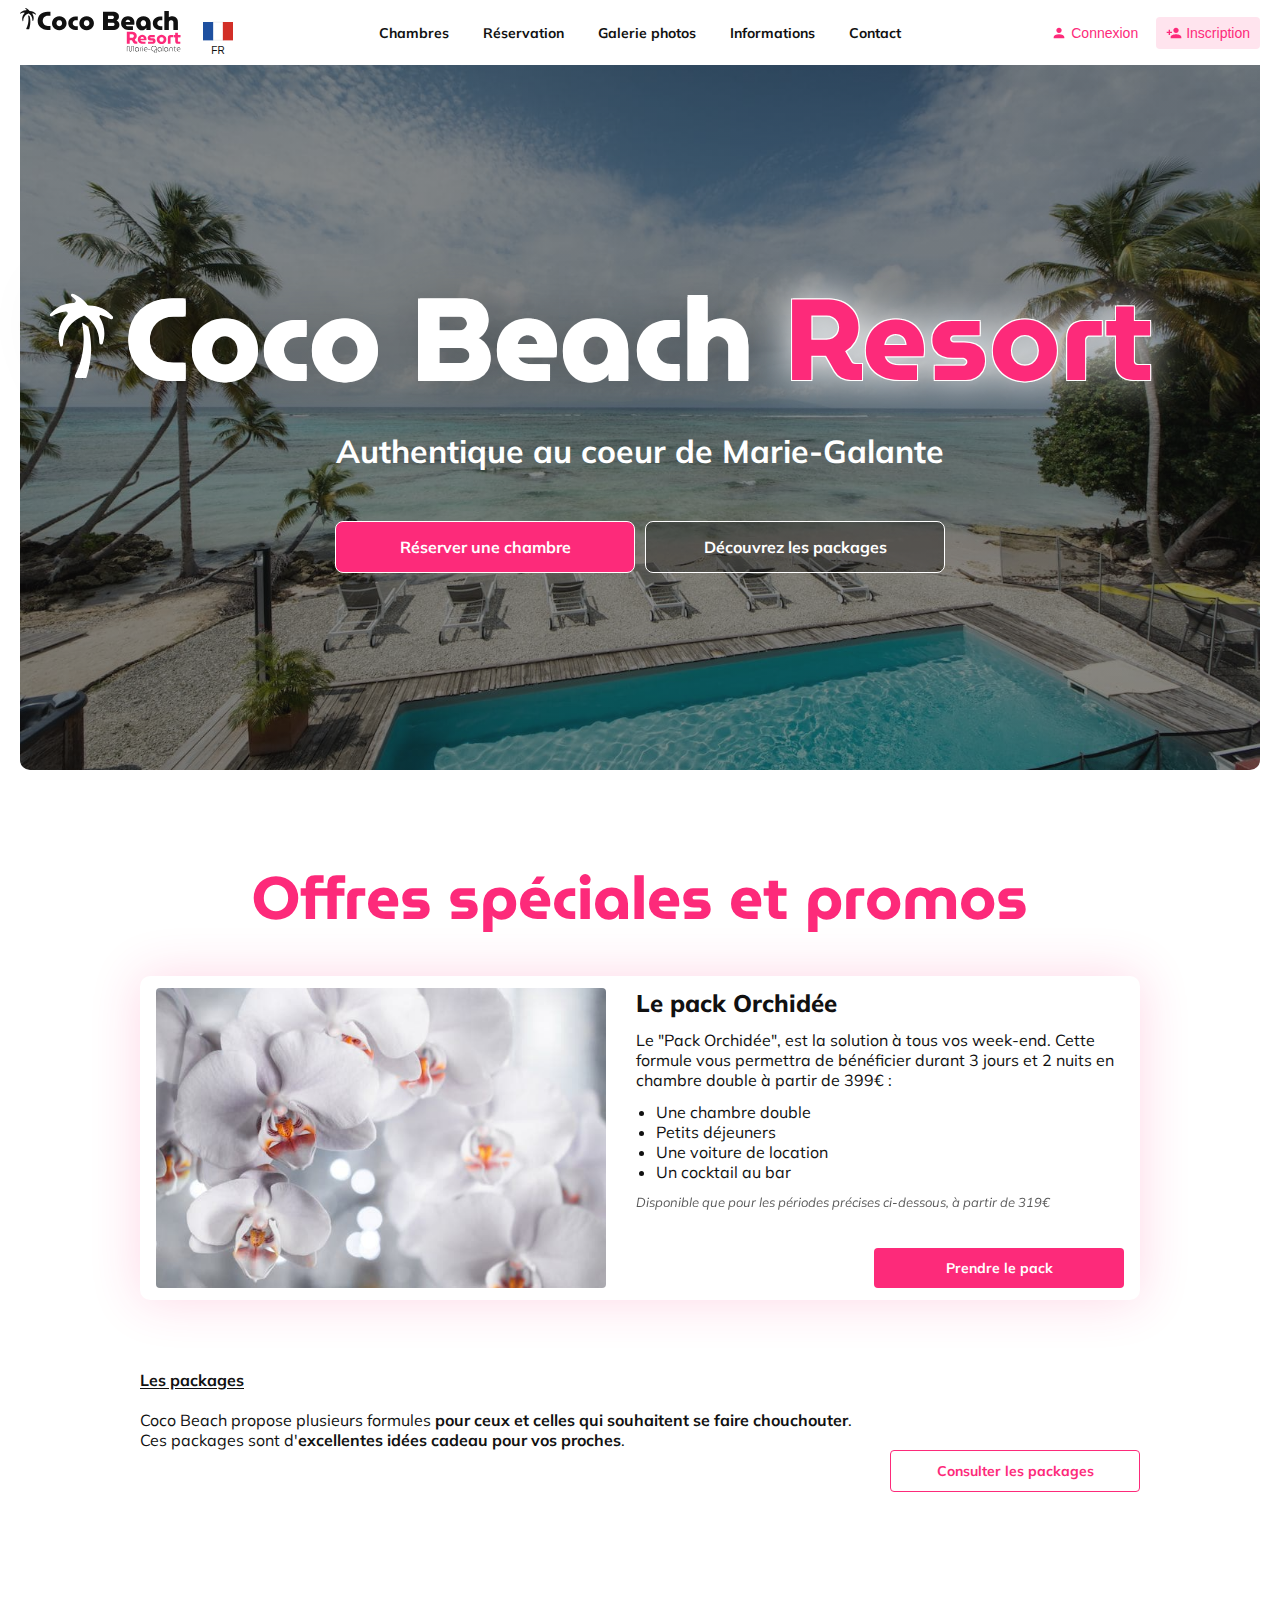
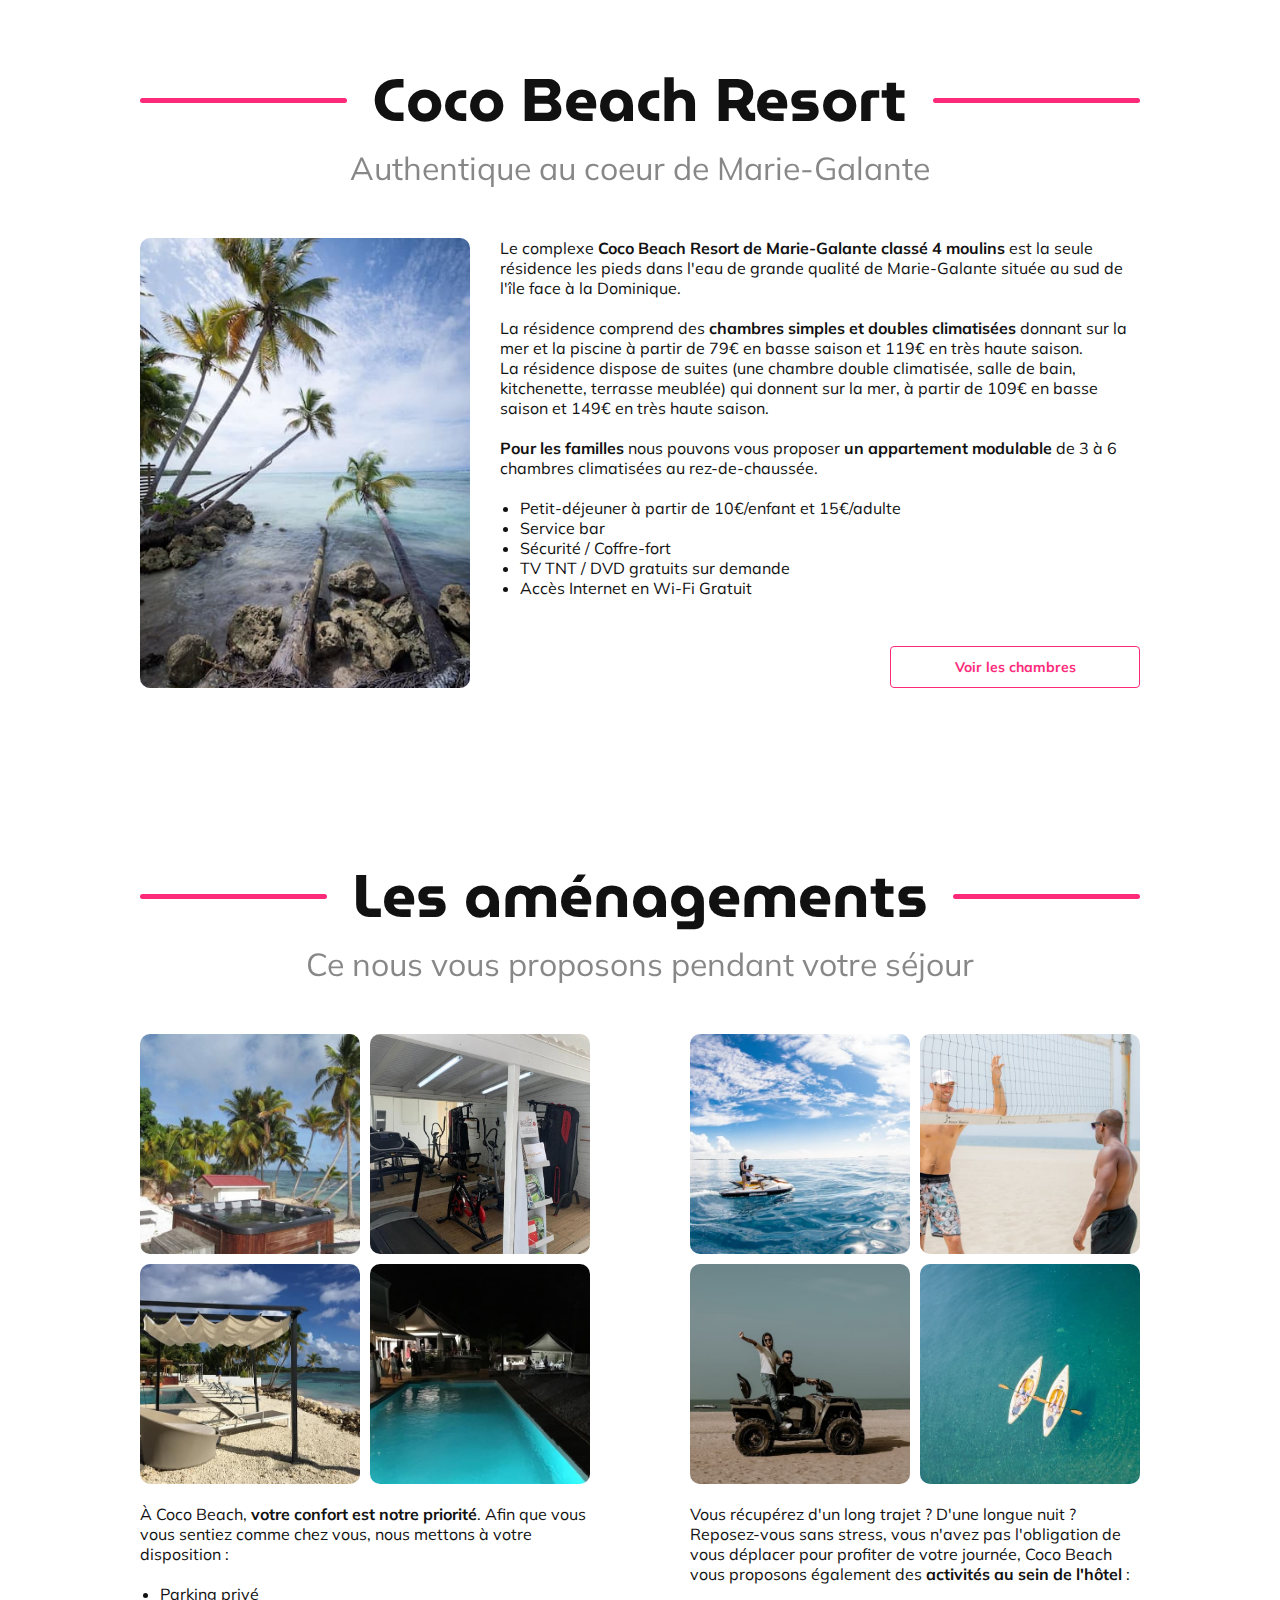
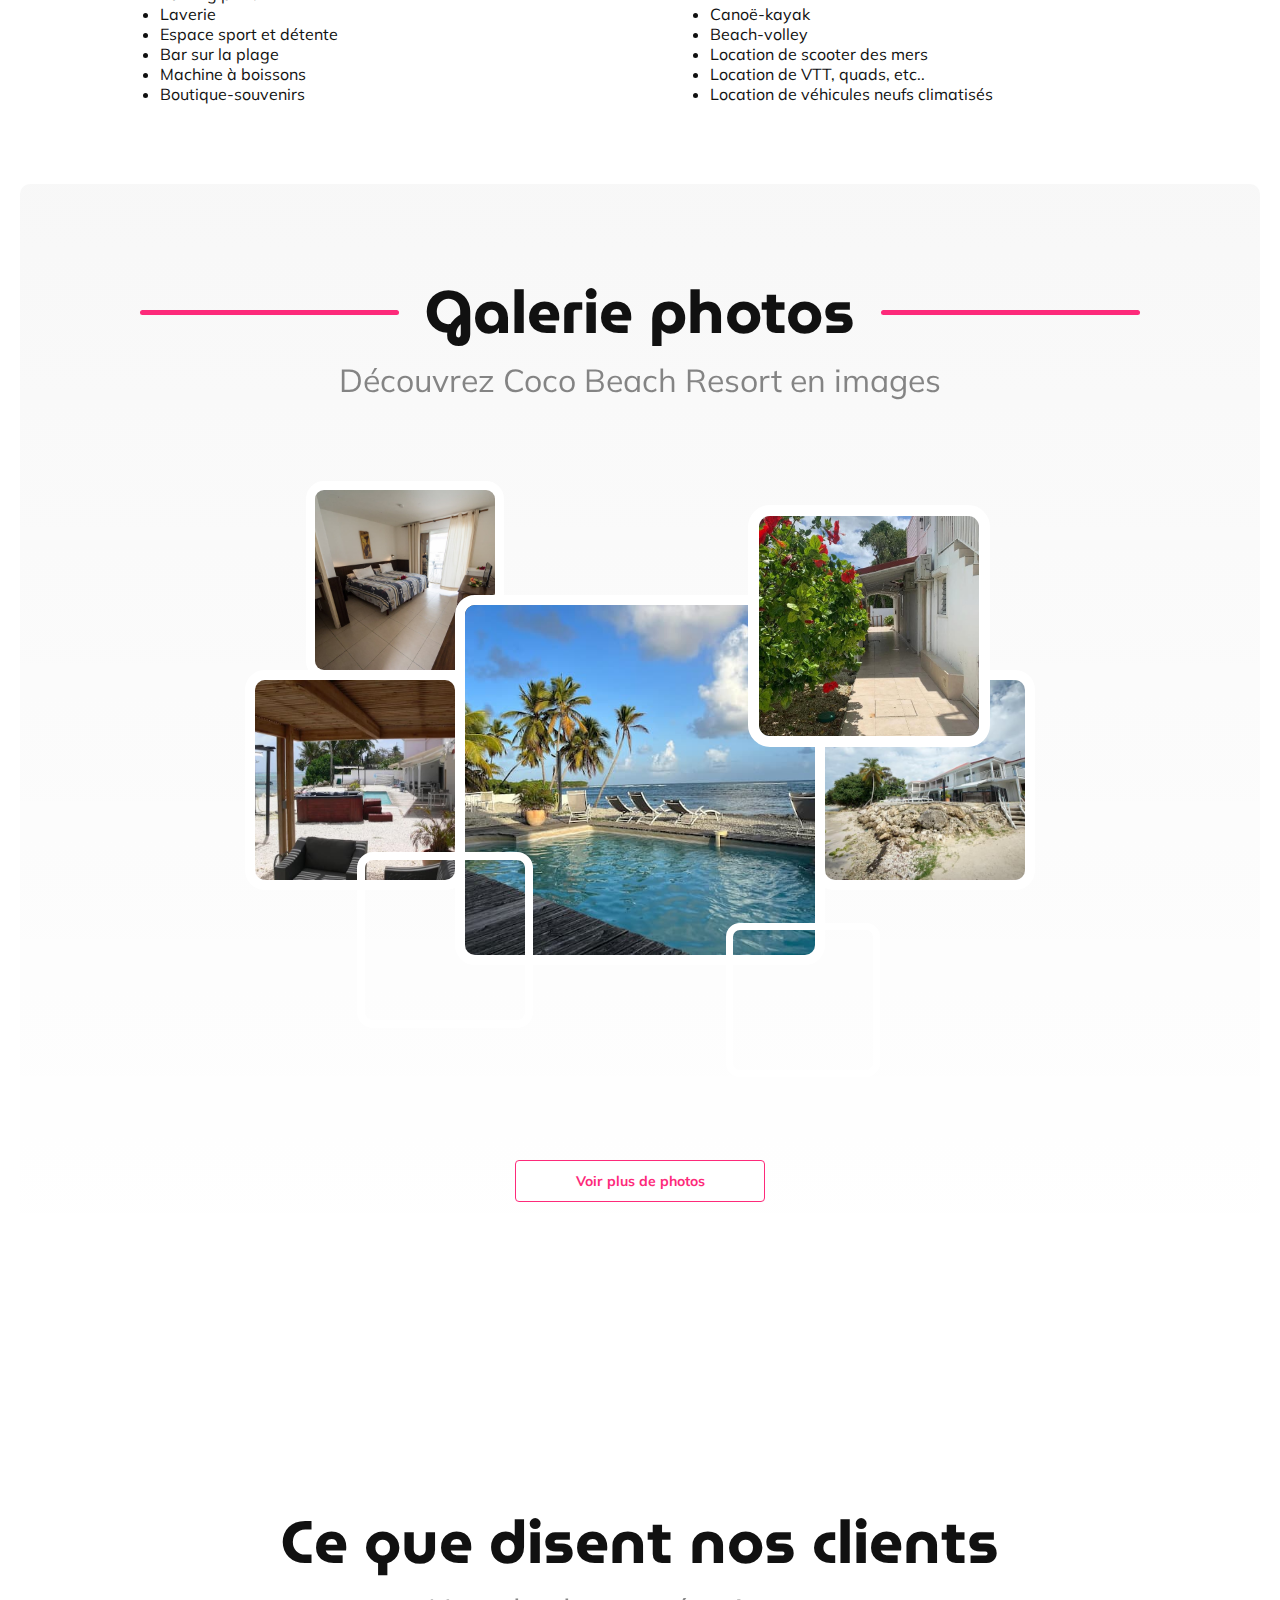
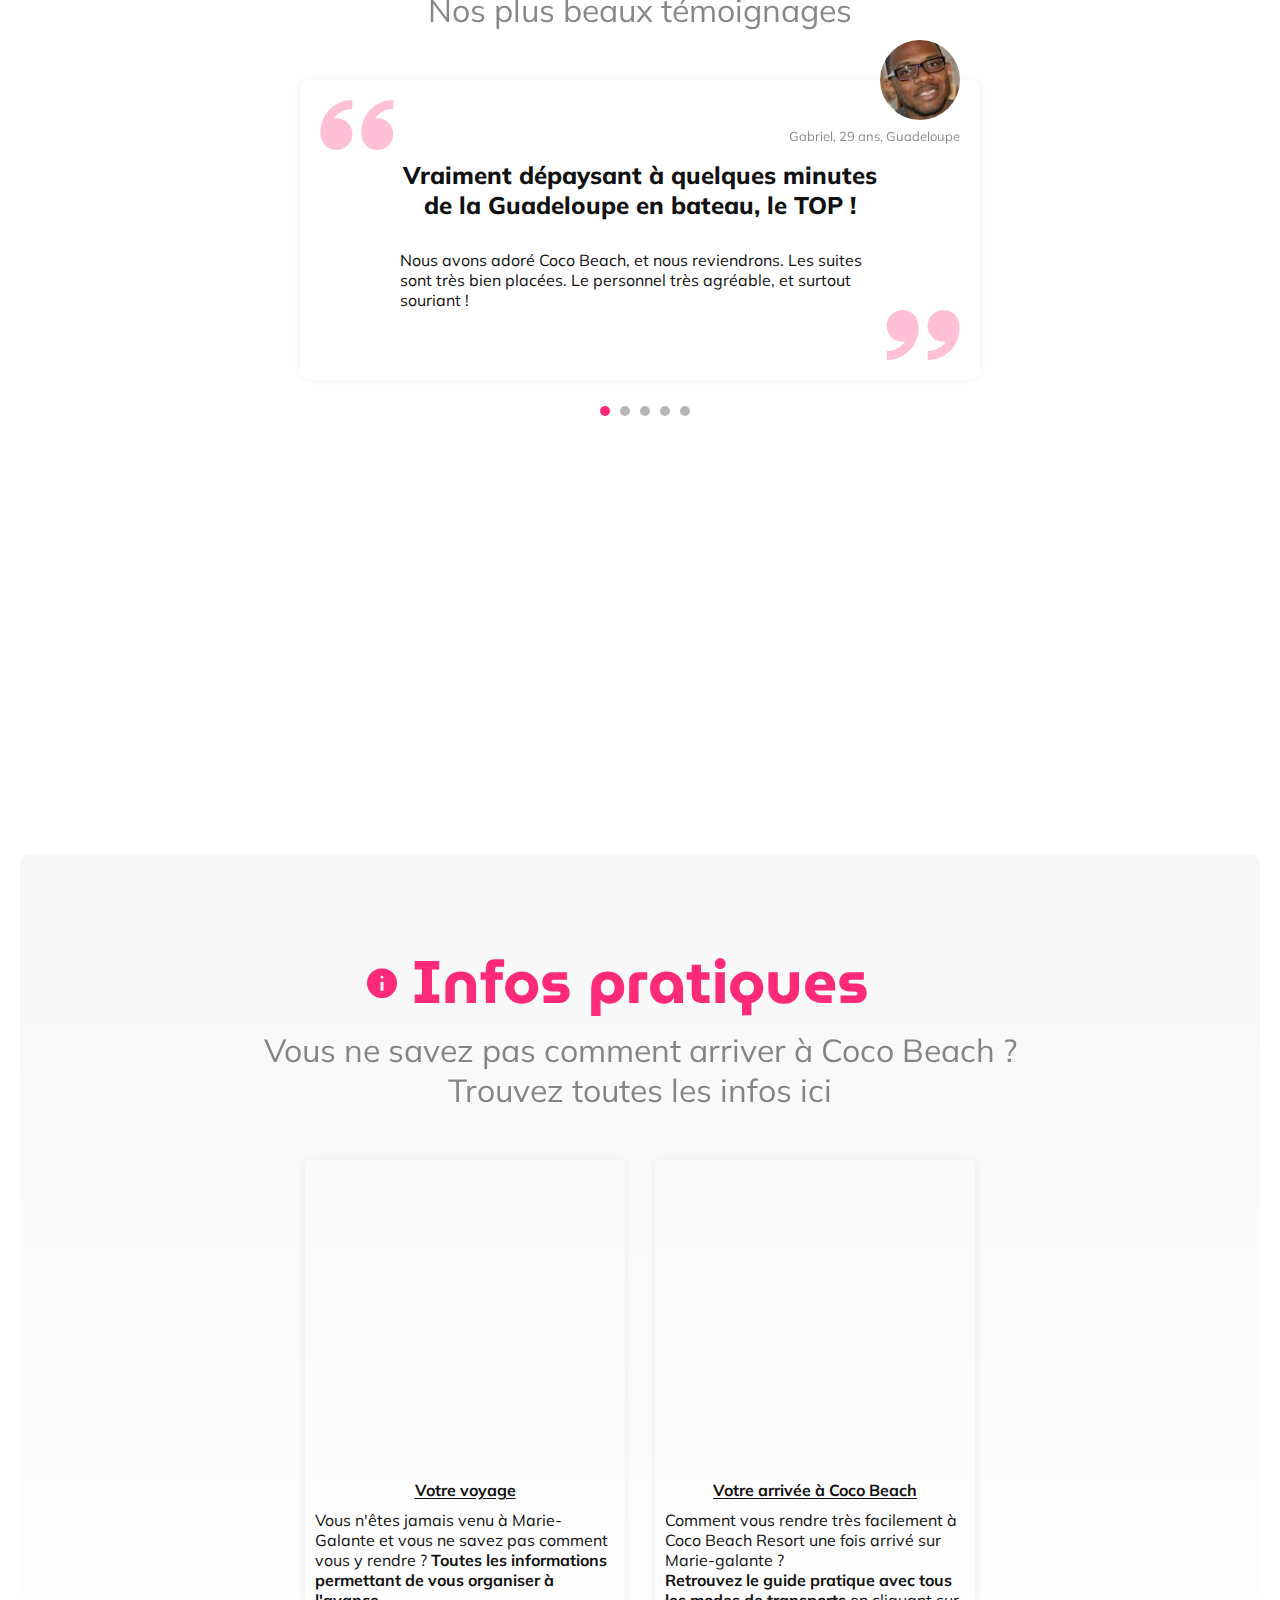
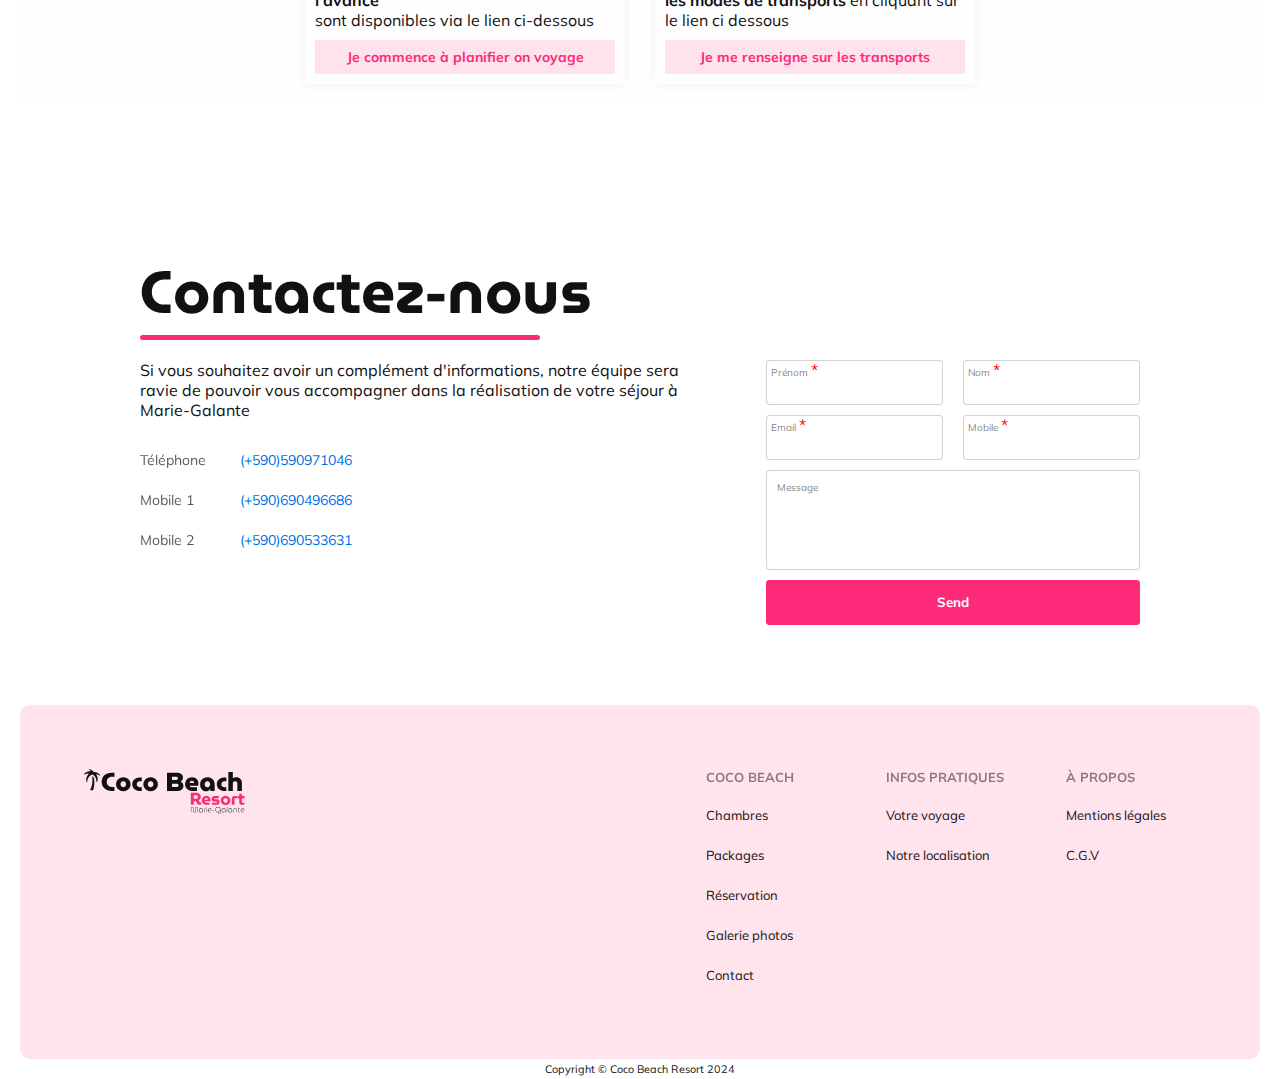
==== index.html @ 54d02066 "translation in progress, only info page missing, waitinf for inputs" ====
<!DOCTYPE html>
<html lang="en">
<head>
    <link rel="apple-touch-icon" sizes="180x180" href="./assets/favicon/apple-touch-icon.png">
    <link rel="icon" type="image/png" sizes="32x32" href="./assets/favicon/favicon-32x32.png">
    <link rel="icon" type="image/png" sizes="16x16" href="./assets/favicon/favicon-16x16.png">
    <link rel="manifest" href="./assets/favicon/site.webmanifest">
    <meta name="msapplication-TileColor" content="#da532c">
    <meta name="theme-color" content="#ffffff">
    <meta name="description" content=" Coco Beach Resort: un lieu paradisiaque. Un pur plaisir sur une île appelée Marie-Galante. Coco Beach, les Basses 97112 Grand-Bourg.">
    <meta charset="UTF-8">
    <meta name="viewport" content="width=device-width, initial-scale=1.0">
    <link rel="preconnect" href="https://fonts.googleapis.com">
    <link rel="preconnect" href="https://fonts.gstatic.com" crossorigin>
    <link href="https://fonts.googleapis.com/css2?family=Mulish:ital,wght@0,200..1000;1,200..1000&family=MuseoModerno:ital,wght@0,100..900;1,100..900&display=swap" rel="stylesheet">
    <link rel="stylesheet" href="styles.css">
    <title>Coco Beach Resort</title>
</head>
<body>
    <header>
        <div class="logolang">
            <a href="./">
                <svg width="161" height="45" viewBox="0 0 161 45" fill="none" xmlns="http://www.w3.org/2000/svg">
                    <path d="M106.815 35.8685V23.7987H112.332C113.148 23.7987 113.89 23.9768 114.557 24.3332C115.235 24.6895 115.769 25.1838 116.16 25.8161C116.562 26.4483 116.764 27.1782 116.764 28.0059C116.764 28.7761 116.58 29.4715 116.212 30.0922C115.844 30.7015 115.361 31.1958 114.763 31.5751L115.729 33.2132C115.787 33.2936 115.85 33.3569 115.919 33.4028C115.999 33.4488 116.103 33.4718 116.229 33.4718H117.298V35.8685H115.608C115.091 35.8685 114.62 35.7478 114.194 35.5064C113.769 35.2536 113.436 34.9259 113.194 34.5236L111.901 32.2303C111.821 32.2303 111.734 32.2303 111.643 32.2303C111.562 32.2303 111.476 32.2303 111.384 32.2303H109.711V35.8685H106.815ZM109.711 29.8336H112.005C112.338 29.8336 112.648 29.7646 112.936 29.6267C113.223 29.4773 113.447 29.2703 113.608 29.006C113.781 28.7301 113.867 28.4025 113.867 28.0231C113.867 27.6438 113.781 27.3219 113.608 27.0575C113.436 26.7816 113.206 26.5747 112.918 26.4368C112.643 26.2874 112.338 26.2126 112.005 26.2126H109.711V29.8336Z" fill="#FD2A7A"/>
                    <path d="M122.834 35.8685C121.834 35.8685 120.955 35.6846 120.196 35.3168C119.437 34.9374 118.845 34.4202 118.42 33.7649C118.006 33.0982 117.799 32.328 117.799 31.4544C117.799 30.4888 118 29.6612 118.403 28.9715C118.805 28.2818 119.34 27.753 120.006 27.3851C120.685 27.0058 121.432 26.8161 122.248 26.8161C123.179 26.8161 123.955 27.0115 124.576 27.4024C125.208 27.7932 125.685 28.3277 126.007 29.006C126.329 29.6727 126.49 30.4371 126.49 31.2992C126.49 31.4487 126.478 31.6268 126.455 31.8338C126.444 32.0292 126.426 32.1844 126.403 32.2993H120.61C120.679 32.5982 120.811 32.8511 121.006 33.058C121.202 33.2649 121.449 33.4201 121.748 33.5235C122.047 33.6155 122.38 33.6615 122.748 33.6615H125.455V35.8685H122.834ZM120.541 30.6268H123.903C123.88 30.4428 123.846 30.2647 123.8 30.0922C123.754 29.9198 123.679 29.7704 123.576 29.6439C123.484 29.506 123.374 29.391 123.248 29.2991C123.121 29.1956 122.972 29.1152 122.8 29.0577C122.639 29.0002 122.455 28.9715 122.248 28.9715C121.983 28.9715 121.748 29.0174 121.541 29.1094C121.334 29.2014 121.162 29.3278 121.024 29.4888C120.886 29.6382 120.776 29.8164 120.696 30.0233C120.627 30.2187 120.575 30.4199 120.541 30.6268Z" fill="#FD2A7A"/>
                    <path d="M128.064 35.8685V33.7477H132.323C132.438 33.7477 132.541 33.7247 132.633 33.6787C132.725 33.6212 132.8 33.5465 132.857 33.4546C132.915 33.3626 132.944 33.2649 132.944 33.1614C132.944 33.0465 132.915 32.943 132.857 32.8511C132.8 32.7591 132.725 32.6901 132.633 32.6442C132.541 32.5867 132.438 32.5579 132.323 32.5579H130.771C130.196 32.5579 129.673 32.466 129.202 32.2821C128.742 32.0866 128.374 31.7878 128.099 31.3854C127.834 30.9716 127.702 30.4371 127.702 29.7819C127.702 29.2761 127.823 28.8163 128.064 28.4025C128.317 27.9886 128.656 27.6553 129.081 27.4024C129.518 27.1495 129.995 27.023 130.512 27.023H134.771V29.1611H130.926C130.765 29.1611 130.627 29.2129 130.512 29.3163C130.409 29.4198 130.357 29.5462 130.357 29.6957C130.357 29.8566 130.409 29.9945 130.512 30.1095C130.627 30.2129 130.765 30.2647 130.926 30.2647H132.444C133.087 30.2647 133.639 30.3624 134.099 30.5578C134.57 30.7417 134.932 31.0406 135.185 31.4544C135.45 31.8682 135.582 32.4028 135.582 33.058C135.582 33.5753 135.45 34.0466 135.185 34.4719C134.932 34.8972 134.588 35.2363 134.151 35.4892C133.725 35.7421 133.243 35.8685 132.702 35.8685H128.064Z" fill="#FD2A7A"/>
                    <path d="M141.57 36.0755C140.662 36.0755 139.845 35.8743 139.121 35.472C138.397 35.0696 137.822 34.5179 137.397 33.8167C136.983 33.1155 136.776 32.328 136.776 31.4544C136.776 30.5693 136.983 29.7819 137.397 29.0922C137.822 28.391 138.397 27.8392 139.121 27.4369C139.845 27.023 140.662 26.8161 141.57 26.8161C142.478 26.8161 143.288 27.023 144.001 27.4369C144.725 27.8392 145.294 28.391 145.708 29.0922C146.133 29.7819 146.346 30.5693 146.346 31.4544C146.346 32.328 146.133 33.1155 145.708 33.8167C145.294 34.5179 144.725 35.0696 144.001 35.472C143.277 35.8743 142.466 36.0755 141.57 36.0755ZM141.57 33.7477C141.995 33.7477 142.363 33.6442 142.673 33.4373C142.984 33.2304 143.225 32.9545 143.397 32.6097C143.57 32.2648 143.656 31.874 143.656 31.4372C143.656 31.0119 143.57 30.6268 143.397 30.2819C143.225 29.9371 142.984 29.6612 142.673 29.4543C142.363 29.2474 141.995 29.1439 141.57 29.1439C141.144 29.1439 140.771 29.2474 140.449 29.4543C140.139 29.6612 139.897 29.9371 139.725 30.2819C139.552 30.6268 139.466 31.0119 139.466 31.4372C139.466 31.874 139.552 32.2648 139.725 32.6097C139.897 32.9545 140.139 33.2304 140.449 33.4373C140.771 33.6442 141.144 33.7477 141.57 33.7477Z" fill="#FD2A7A"/>
                    <path d="M147.864 35.8685V29.6267C147.864 28.822 148.094 28.1898 148.554 27.73C149.014 27.2702 149.652 27.0403 150.468 27.0403H153.037V29.2129H151.123C150.962 29.2129 150.824 29.2703 150.709 29.3853C150.594 29.4888 150.537 29.6267 150.537 29.7991V35.8685H147.864Z" fill="#FD2A7A"/>
                    <path d="M157.809 35.8685C156.993 35.8685 156.355 35.6386 155.895 35.1788C155.435 34.7075 155.205 34.0753 155.205 33.2821V24.8677H157.895V33.127C157.895 33.2649 157.941 33.3856 158.033 33.4891C158.137 33.581 158.257 33.627 158.395 33.627H160.327V35.8685H157.809ZM153.757 29.2129V27.023H160.327V29.2129H153.757Z" fill="#FD2A7A"/>
                    <path d="M6.29864 20.4859C7.24115 18.7153 9.41755 13.7011 8.05282 7.16931L9.66932 8.24697C10.1995 10.463 11.1261 14.7864 9.22606 20.8785C9.17042 21.0569 9.00393 21.179 8.81707 21.179H6.70253C6.35832 21.179 6.1369 20.7897 6.29864 20.4859Z" fill="#111111"/>
                    <path d="M12.5036 5.89766C12.3491 5.62426 12.5506 5.27529 12.8551 5.35204C13.7406 5.57522 14.5649 5.94963 15.2981 6.4505C15.703 6.72703 16.2789 6.3362 15.9813 5.94656C14.5774 4.10802 12.3633 2.92329 9.87408 2.92329C9.84614 2.92329 9.81892 2.92402 9.79206 2.92509C9.64804 2.93084 9.51421 2.86157 9.43095 2.74393C9.02293 2.16745 8.52475 1.62329 7.91273 1.1667C7.23539 0.654566 6.49897 0.27469 5.73365 0.0198776C5.33401 -0.113181 5.1576 0.456256 5.49875 0.703298C5.85453 0.98199 6.17768 1.28026 6.47 1.59271C6.73121 1.87193 6.48353 2.30751 6.10121 2.30162C4.662 2.27942 3.21576 2.6547 1.91012 3.4729C1.20157 3.91983 0.589503 4.46876 0.0808847 5.08761C-0.191161 5.41861 0.281089 5.78914 0.63847 5.5528C1.73111 4.87602 2.94714 4.51389 4.15119 4.42906C4.54913 4.40102 4.71385 4.90412 4.43236 5.1868C3.04889 6.57614 2.19031 8.48993 2.19031 10.6071C2.19031 11.4496 2.32642 12.2617 2.5789 13.022C2.71509 13.4321 3.28953 13.2269 3.28953 12.7947C3.28953 9.43611 5.44255 6.58468 8.45008 5.53896C8.5669 5.49834 8.69592 5.51317 8.80054 5.57915C9.61941 6.09559 10.3667 6.77293 10.9625 7.61115C10.9981 7.66457 11.0356 7.71615 11.0734 7.76818C11.127 7.84209 11.1813 7.91689 11.2319 7.99911C12.0975 9.3758 12.4674 10.9249 12.3934 12.4365C12.3695 12.9242 12.9972 13.2036 13.1731 12.7481C14.0165 10.5649 13.8477 8.02777 12.5036 5.89766Z" fill="#111111"/>
                    <path d="M153.757 27.023H160.327V29.2129H153.757V27.023Z" fill="#FD2A7A"/>
                    <path d="M27.6694 21.9373C26.1117 21.92 24.7185 21.6863 23.4897 21.2364C22.2609 20.7864 21.2138 20.1547 20.3485 19.3412C19.4831 18.5278 18.8168 17.5759 18.3495 16.4856C17.8995 15.3779 17.6746 14.1664 17.6746 12.8511C17.6746 11.5358 17.8995 10.3329 18.3495 9.2426C18.8168 8.13495 19.4831 7.17441 20.3485 6.36098C21.2138 5.54755 22.2609 4.91584 23.4897 4.46586C24.7185 3.99857 26.1117 3.76493 27.6694 3.76493H30.4471V7.78881H27.8251C27.0117 7.78881 26.2848 7.91861 25.6444 8.17821C25.0214 8.43782 24.4935 8.80127 24.0608 9.26856C23.6282 9.71854 23.2993 10.2551 23.0743 10.8781C22.8493 11.4839 22.7369 12.1415 22.7369 12.8511C22.7369 13.5607 22.8493 14.227 23.0743 14.8501C23.2993 15.4558 23.6282 15.9923 24.0608 16.4596C24.4935 16.9096 25.0214 17.2644 25.6444 17.524C26.2848 17.7836 27.0117 17.9134 27.8251 17.9134H30.4471V21.9373H27.6694Z" fill="#111111"/>
                    <path d="M39.2964 22.2488C37.9465 22.2488 36.7177 21.9546 35.61 21.3662C34.5197 20.7604 33.6457 19.9297 32.988 18.8739C32.3303 17.8182 32.0015 16.6067 32.0015 15.2395C32.0015 13.8895 32.3303 12.6867 32.988 11.631C33.6457 10.5752 34.5283 9.75315 35.636 9.16472C36.7436 8.55897 37.9724 8.2561 39.3224 8.2561C40.6723 8.2561 41.8925 8.55897 42.9828 9.16472C44.0905 9.75315 44.9645 10.5752 45.6048 11.631C46.2625 12.6867 46.5913 13.8895 46.5913 15.2395C46.5913 16.6067 46.2625 17.8182 45.6048 18.8739C44.9645 19.9297 44.0905 20.7604 42.9828 21.3662C41.8925 21.9546 40.6637 22.2488 39.2964 22.2488ZM39.2964 18.2509C39.8503 18.2509 40.3348 18.1211 40.7502 17.8615C41.1829 17.6019 41.5117 17.2471 41.7367 16.7971C41.9617 16.3298 42.0742 15.8106 42.0742 15.2395C42.0742 14.651 41.9617 14.1318 41.7367 13.6818C41.5117 13.2319 41.1829 12.8771 40.7502 12.6175C40.3348 12.3579 39.8503 12.2281 39.2964 12.2281C38.7426 12.2281 38.258 12.3579 37.8426 12.6175C37.4273 12.8771 37.0984 13.2319 36.8561 13.6818C36.6311 14.1318 36.5186 14.651 36.5186 15.2395C36.5186 15.8106 36.6311 16.3298 36.8561 16.7971C37.0984 17.2471 37.4273 17.6019 37.8426 17.8615C38.258 18.1211 38.7426 18.2509 39.2964 18.2509Z" fill="#111111"/>
                    <path d="M55.4692 21.9373C54.0847 21.9373 52.8472 21.6517 51.7569 21.0806C50.6665 20.5095 49.8098 19.722 49.1868 18.7182C48.5637 17.7144 48.2522 16.5635 48.2522 15.2654C48.2522 13.9674 48.5637 12.8165 49.1868 11.8127C49.8098 10.7916 50.6665 9.99545 51.7569 9.42432C52.8472 8.85319 54.0847 8.56762 55.4692 8.56762H57.7797V12.3059H55.7548C55.149 12.3059 54.6212 12.4357 54.1712 12.6953C53.7212 12.955 53.3751 13.3097 53.1328 13.7597C52.8905 14.2097 52.7693 14.7116 52.7693 15.2654C52.7693 15.8193 52.8905 16.3298 53.1328 16.7971C53.3751 17.2471 53.7212 17.6019 54.1712 17.8615C54.6212 18.1211 55.149 18.2509 55.7548 18.2509H57.7797V21.9373H55.4692Z" fill="#111111"/>
                    <path d="M66.626 22.2488C65.276 22.2488 64.0472 21.9546 62.9396 21.3662C61.8492 20.7604 60.9752 19.9297 60.3176 18.8739C59.6599 17.8182 59.3311 16.6067 59.3311 15.2395C59.3311 13.8895 59.6599 12.6867 60.3176 11.631C60.9752 10.5752 61.8579 9.75315 62.9655 9.16472C64.0732 8.55897 65.302 8.2561 66.6519 8.2561C68.0019 8.2561 69.222 8.55897 70.3124 9.16472C71.42 9.75315 72.294 10.5752 72.9344 11.631C73.592 12.6867 73.9209 13.8895 73.9209 15.2395C73.9209 16.6067 73.592 17.8182 72.9344 18.8739C72.294 19.9297 71.42 20.7604 70.3124 21.3662C69.222 21.9546 67.9932 22.2488 66.626 22.2488ZM66.626 18.2509C67.1798 18.2509 67.6644 18.1211 68.0798 17.8615C68.5124 17.6019 68.8413 17.2471 69.0663 16.7971C69.2912 16.3298 69.4037 15.8106 69.4037 15.2395C69.4037 14.651 69.2912 14.1318 69.0663 13.6818C68.8413 13.2319 68.5124 12.8771 68.0798 12.6175C67.6644 12.3579 67.1798 12.2281 66.626 12.2281C66.0721 12.2281 65.5875 12.3579 65.1722 12.6175C64.7568 12.8771 64.428 13.2319 64.1857 13.6818C63.9607 14.1318 63.8482 14.651 63.8482 15.2395C63.8482 15.8106 63.9607 16.3298 64.1857 16.7971C64.428 17.2471 64.7568 17.6019 65.1722 17.8615C65.5875 18.1211 66.0721 18.2509 66.626 18.2509Z" fill="#111111"/>
                    <path d="M82.9973 21.9373V3.76493H93.8229C94.7747 3.76493 95.6314 3.97261 96.393 4.38798C97.1718 4.78604 97.7948 5.34852 98.2621 6.07541C98.7294 6.80231 98.963 7.65901 98.963 8.6455C98.963 9.18202 98.8592 9.70123 98.6515 10.2031C98.4438 10.6877 98.1669 11.1291 97.8208 11.5271C97.4746 11.9079 97.0593 12.2367 96.5747 12.5136C97.1458 12.7732 97.6391 13.128 98.0544 13.578C98.4871 14.028 98.8159 14.5385 99.0409 15.1097C99.2832 15.6808 99.4044 16.2866 99.4044 16.9269C99.4044 17.9307 99.1621 18.8134 98.6775 19.5749C98.2102 20.3191 97.5785 20.8989 96.7824 21.3142C95.9862 21.7296 95.1036 21.9373 94.1344 21.9373H82.9973ZM87.9558 18.0173H92.9402C93.269 18.0173 93.5459 17.948 93.7709 17.8096C94.0132 17.6538 94.2036 17.4461 94.3421 17.1865C94.4805 16.9269 94.5498 16.6413 94.5498 16.3298C94.5498 16.0183 94.4805 15.7414 94.3421 15.4991C94.2036 15.2568 94.0132 15.0664 93.7709 14.9279C93.5459 14.7722 93.269 14.6943 92.9402 14.6943H87.9558V18.0173ZM87.9558 10.9041H92.395C92.6893 10.9041 92.9489 10.8348 93.1738 10.6964C93.4161 10.5406 93.5979 10.3416 93.719 10.0993C93.8575 9.85699 93.9267 9.59739 93.9267 9.32048C93.9267 9.04357 93.8575 8.79261 93.719 8.56762C93.5979 8.32532 93.4248 8.13495 93.1998 7.99649C92.9748 7.85804 92.7066 7.78881 92.395 7.78881H87.9558V10.9041Z" fill="#111111"/>
                    <path d="M108.796 21.9373C107.29 21.9373 105.958 21.669 104.798 21.1325C103.656 20.596 102.747 19.8258 102.072 18.822C101.415 17.8182 101.086 16.6327 101.086 15.2654C101.086 13.7424 101.406 12.4617 102.046 11.4233C102.687 10.3849 103.535 9.59739 104.591 9.06087C105.646 8.52436 106.78 8.2561 107.991 8.2561C109.307 8.2561 110.44 8.53301 111.392 9.08683C112.361 9.62335 113.106 10.3849 113.625 11.3714C114.161 12.3579 114.43 13.5088 114.43 14.8241C114.43 15.101 114.412 15.4212 114.378 15.7846C114.36 16.1308 114.317 16.425 114.248 16.6673H105.759C105.863 17.0481 106.027 17.3682 106.252 17.6278C106.494 17.8701 106.806 18.0519 107.187 18.173C107.585 18.2942 108.035 18.3547 108.537 18.3547H112.95V21.9373H108.796ZM105.603 14.0453H110.172C110.172 13.7857 110.137 13.552 110.068 13.3444C109.999 13.1194 109.904 12.9117 109.783 12.7213C109.662 12.5309 109.514 12.3665 109.341 12.2281C109.168 12.0896 108.961 11.9858 108.718 11.9165C108.476 11.8473 108.216 11.8127 107.94 11.8127C107.576 11.8127 107.256 11.8733 106.979 11.9944C106.702 12.1156 106.468 12.28 106.278 12.4877C106.088 12.678 105.932 12.9117 105.811 13.1886C105.707 13.4482 105.638 13.7338 105.603 14.0453Z" fill="#111111"/>
                    <path d="M122.04 22.2748C120.88 22.2748 119.851 21.9806 118.951 21.3921C118.051 20.8037 117.341 19.9989 116.822 18.9778C116.32 17.9394 116.069 16.7625 116.069 15.4472C116.069 14.0626 116.372 12.8251 116.978 11.7348C117.601 10.6445 118.466 9.79642 119.574 9.19068C120.681 8.56762 121.988 8.2561 123.494 8.2561C124.965 8.2561 126.228 8.55897 127.284 9.16472C128.357 9.77046 129.188 10.6012 129.776 11.6569C130.365 12.7127 130.659 13.9241 130.659 15.2914V21.9373H126.323V19.8604H126.22C125.977 20.3277 125.666 20.7431 125.285 21.1066C124.904 21.47 124.446 21.7556 123.909 21.9633C123.39 22.1709 122.767 22.2748 122.04 22.2748ZM123.39 18.3547C123.944 18.3547 124.42 18.2249 124.818 17.9653C125.216 17.6884 125.527 17.3163 125.752 16.849C125.977 16.3817 126.09 15.8539 126.09 15.2654C126.09 14.677 125.977 14.1664 125.752 13.7338C125.527 13.2838 125.216 12.929 124.818 12.6694C124.42 12.3925 123.944 12.254 123.39 12.254C122.853 12.254 122.377 12.3925 121.962 12.6694C121.564 12.929 121.252 13.2838 121.027 13.7338C120.802 14.1664 120.69 14.677 120.69 15.2654C120.69 15.8539 120.802 16.3817 121.027 16.849C121.252 17.3163 121.564 17.6884 121.962 17.9653C122.377 18.2249 122.853 18.3547 123.39 18.3547Z" fill="#111111"/>
                    <path d="M140.018 21.9373C138.634 21.9373 137.396 21.6517 136.306 21.0806C135.216 20.5095 134.359 19.722 133.736 18.7182C133.113 17.7144 132.801 16.5635 132.801 15.2654C132.801 13.9674 133.113 12.8165 133.736 11.8127C134.359 10.7916 135.216 9.99545 136.306 9.42432C137.396 8.85319 138.634 8.56762 140.018 8.56762H142.329V12.3059H140.304C139.698 12.3059 139.17 12.4357 138.72 12.6953C138.27 12.955 137.924 13.3097 137.682 13.7597C137.44 14.2097 137.319 14.7116 137.319 15.2654C137.319 15.8193 137.44 16.3298 137.682 16.7971C137.924 17.2471 138.27 17.6019 138.72 17.8615C139.17 18.1211 139.698 18.2509 140.304 18.2509H142.329V21.9373H140.018Z" fill="#111111"/>
                    <path d="M144.348 21.9373V2.98611H148.839V9.3724C149.358 8.99164 149.92 8.71473 150.526 8.54166C151.132 8.35129 151.729 8.2561 152.317 8.2561C153.494 8.2561 154.489 8.50705 155.303 9.00895C156.134 9.51086 156.774 10.2118 157.224 11.1118C157.674 12.0117 157.899 13.0588 157.899 14.253V21.9373H153.382V14.5385C153.382 14.0713 153.278 13.6645 153.07 13.3184C152.863 12.9723 152.586 12.704 152.24 12.5136C151.893 12.3232 151.521 12.2281 151.123 12.2281C150.725 12.2281 150.353 12.3232 150.007 12.5136C149.661 12.6867 149.375 12.9463 149.15 13.2924C148.943 13.6386 148.839 14.0366 148.839 14.4866V21.9373H144.348Z" fill="#111111"/>
                    <path d="M110.45 43.4069C110.202 43.4069 109.979 43.3487 109.782 43.2324C109.59 43.1161 109.436 42.9568 109.319 42.7545C109.208 42.5471 109.153 42.3069 109.153 42.0338V39.1965C109.153 39.0144 109.11 38.8501 109.024 38.7034C108.938 38.5567 108.824 38.4429 108.682 38.362C108.541 38.276 108.384 38.233 108.212 38.233C108.04 38.233 107.881 38.276 107.734 38.362C107.592 38.4429 107.478 38.5567 107.392 38.7034C107.312 38.8501 107.271 39.0144 107.271 39.1965V43.3083H106.899V39.2648C106.899 38.9967 106.955 38.7615 107.066 38.5592C107.178 38.3519 107.332 38.1901 107.529 38.0737C107.726 37.9574 107.954 37.8992 108.212 37.8992C108.465 37.8992 108.69 37.9574 108.887 38.0737C109.084 38.1901 109.238 38.3519 109.35 38.5592C109.466 38.7615 109.524 38.9967 109.524 39.2648V42.102C109.524 42.2942 109.567 42.4637 109.653 42.6103C109.739 42.7519 109.85 42.8657 109.987 42.9517C110.129 43.0326 110.283 43.0731 110.45 43.0731C110.612 43.0731 110.761 43.0326 110.897 42.9517C111.034 42.8657 111.143 42.7519 111.224 42.6103C111.304 42.4637 111.345 42.2942 111.345 42.102V39.2648C111.345 38.9967 111.401 38.7615 111.512 38.5592C111.628 38.3519 111.785 38.1901 111.982 38.0737C112.179 37.9574 112.407 37.8992 112.665 37.8992C112.918 37.8992 113.143 37.9574 113.34 38.0737C113.537 38.1901 113.692 38.3519 113.803 38.5592C113.914 38.7615 113.97 38.9967 113.97 39.2648V43.3083H113.606V39.1965C113.606 39.0144 113.563 38.8501 113.477 38.7034C113.396 38.5567 113.284 38.4429 113.143 38.362C113.001 38.276 112.842 38.233 112.665 38.233C112.488 38.233 112.326 38.276 112.179 38.362C112.038 38.4429 111.924 38.5567 111.838 38.7034C111.757 38.8501 111.717 39.0144 111.717 39.1965V42.0338C111.717 42.3069 111.661 42.5471 111.55 42.7545C111.444 42.9568 111.294 43.1161 111.102 43.2324C110.91 43.3487 110.693 43.4069 110.45 43.4069Z" fill="#111111"/>
                    <path d="M116.881 43.4069C116.487 43.4069 116.148 43.3184 115.865 43.1414C115.582 42.9593 115.364 42.714 115.212 42.4055C115.066 42.097 114.992 41.7505 114.992 41.3662C114.992 40.9869 115.071 40.6455 115.228 40.342C115.389 40.0335 115.62 39.7908 115.918 39.6137C116.216 39.4367 116.573 39.3482 116.988 39.3482C117.377 39.3482 117.716 39.4367 118.004 39.6137C118.292 39.7857 118.515 40.0209 118.672 40.3193C118.834 40.6126 118.915 40.9464 118.915 41.3207V43.3083H118.558V42.3751H118.535C118.464 42.5319 118.353 42.6912 118.201 42.8531C118.055 43.0099 117.87 43.1414 117.648 43.2476C117.43 43.3538 117.175 43.4069 116.881 43.4069ZM116.942 43.0958C117.251 43.0958 117.526 43.0225 117.769 42.8758C118.012 42.7241 118.201 42.5168 118.338 42.2538C118.48 41.9857 118.55 41.6848 118.55 41.351C118.55 41.0273 118.485 40.739 118.353 40.4862C118.227 40.2282 118.045 40.0259 117.807 39.8793C117.569 39.7326 117.291 39.6593 116.972 39.6593C116.639 39.6593 116.35 39.7351 116.108 39.8868C115.87 40.0386 115.685 40.2459 115.554 40.5089C115.427 40.7719 115.364 41.0703 115.364 41.4041C115.364 41.7126 115.425 41.9958 115.546 42.2538C115.668 42.5117 115.847 42.7165 116.085 42.8683C116.323 43.02 116.608 43.0958 116.942 43.0958Z" fill="#111111"/>
                    <path d="M120.138 43.3083V40.5393C120.138 40.1954 120.234 39.9273 120.427 39.7351C120.624 39.5379 120.894 39.4393 121.238 39.4393H121.769V39.7579H121.314C121.046 39.7579 120.841 39.8312 120.7 39.9779C120.563 40.1246 120.495 40.3344 120.495 40.6075V43.3083H120.138Z" fill="#111111"/>
                    <path d="M122.487 43.3083V39.4393H122.851V43.3083H122.487ZM122.677 38.6655C122.601 38.6655 122.533 38.6376 122.472 38.582C122.416 38.5213 122.388 38.453 122.388 38.3772C122.388 38.2963 122.416 38.228 122.472 38.1723C122.533 38.1167 122.601 38.0889 122.677 38.0889C122.753 38.0889 122.818 38.1167 122.874 38.1723C122.935 38.228 122.965 38.2963 122.965 38.3772C122.965 38.453 122.935 38.5213 122.874 38.582C122.818 38.6376 122.753 38.6655 122.677 38.6655Z" fill="#111111"/>
                    <path d="M126.045 43.3083C125.64 43.3083 125.274 43.2349 124.945 43.0883C124.616 42.9365 124.356 42.7165 124.163 42.4282C123.971 42.14 123.875 41.7885 123.875 41.3738C123.875 41.0147 123.948 40.6809 124.095 40.3724C124.242 40.0639 124.449 39.816 124.717 39.6289C124.99 39.4418 125.311 39.3482 125.681 39.3482C126.045 39.3482 126.356 39.4291 126.614 39.591C126.877 39.7528 127.077 39.9728 127.213 40.251C127.355 40.5241 127.426 40.8326 127.426 41.1765C127.426 41.2321 127.423 41.2878 127.418 41.3434C127.418 41.399 127.413 41.4547 127.403 41.5103H124.254C124.265 41.8289 124.351 42.0995 124.512 42.322C124.674 42.5446 124.887 42.7115 125.15 42.8227C125.413 42.934 125.696 42.9896 125.999 42.9896H126.948V43.3083H126.045ZM124.254 41.2296H127.054C127.059 41.1285 127.051 41.0096 127.031 40.8731C127.016 40.7365 126.98 40.6 126.925 40.4634C126.869 40.3218 126.788 40.1903 126.682 40.0689C126.581 39.9475 126.447 39.8489 126.28 39.7731C126.113 39.6972 125.908 39.6593 125.666 39.6593C125.448 39.6593 125.251 39.7048 125.074 39.7958C124.902 39.8868 124.755 40.0108 124.634 40.1675C124.512 40.3193 124.419 40.4887 124.353 40.6758C124.287 40.8579 124.254 41.0425 124.254 41.2296Z" fill="#111111"/>
                    <path d="M128.14 41.4572V41.1234H130.287V41.4572H128.14Z" fill="#111111"/>
                    <path d="M135.51 45C135.298 45 135.101 44.952 134.919 44.8559C134.742 44.7598 134.597 44.6182 134.486 44.431C134.375 44.2439 134.319 44.0138 134.319 43.7407C134.319 43.68 134.322 43.6142 134.327 43.5434C134.332 43.4777 134.339 43.4119 134.35 43.3462C133.935 43.3917 133.54 43.3639 133.166 43.2627C132.792 43.1616 132.458 42.9922 132.165 42.7545C131.876 42.5117 131.649 42.2133 131.482 41.8593C131.315 41.5002 131.232 41.0931 131.232 40.6379C131.232 40.2586 131.295 39.9045 131.421 39.5758C131.553 39.242 131.737 38.9512 131.975 38.7034C132.213 38.4505 132.499 38.2533 132.832 38.1117C133.171 37.97 133.545 37.8992 133.955 37.8992C134.365 37.8992 134.736 37.97 135.07 38.1117C135.404 38.2533 135.69 38.4505 135.928 38.7034C136.165 38.9512 136.347 39.2395 136.474 39.5682C136.605 39.897 136.671 40.2485 136.671 40.6227V43.7179C136.671 44.0011 136.62 44.2363 136.519 44.4234C136.418 44.6156 136.279 44.7598 136.102 44.8559C135.93 44.952 135.733 45 135.51 45ZM135.488 44.651C135.71 44.651 135.902 44.5752 136.064 44.4234C136.226 44.2768 136.307 44.0467 136.307 43.7331V41.4572C135.958 41.6393 135.677 41.834 135.465 42.0413C135.252 42.2436 135.088 42.446 134.972 42.6483C134.86 42.8506 134.784 43.0427 134.744 43.2248C134.704 43.4069 134.683 43.5687 134.683 43.7103C134.683 43.9126 134.721 44.0846 134.797 44.2262C134.873 44.3678 134.972 44.474 135.093 44.5448C135.219 44.6156 135.351 44.651 135.488 44.651ZM133.955 43.0427C134.046 43.0427 134.13 43.0402 134.205 43.0352C134.281 43.025 134.365 43.0099 134.456 42.9896C134.516 42.7772 134.618 42.5597 134.759 42.3372C134.901 42.1147 135.096 41.8947 135.343 41.6772C135.591 41.4547 135.912 41.2473 136.307 41.0551V40.6227C136.307 40.2788 136.246 39.9627 136.125 39.6744C136.008 39.3811 135.844 39.1282 135.632 38.9158C135.424 38.6983 135.176 38.5314 134.888 38.4151C134.6 38.2937 134.289 38.233 133.955 38.233C133.616 38.233 133.303 38.2937 133.014 38.4151C132.731 38.5314 132.483 38.6983 132.271 38.9158C132.059 39.1333 131.894 39.3887 131.778 39.682C131.661 39.9754 131.603 40.294 131.603 40.6379C131.603 40.9818 131.661 41.3004 131.778 41.5938C131.894 41.8871 132.059 42.1425 132.271 42.36C132.483 42.5774 132.731 42.7469 133.014 42.8683C133.303 42.9846 133.616 43.0427 133.955 43.0427Z" fill="#111111"/>
                    <path d="M139.566 43.4069C139.172 43.4069 138.833 43.3184 138.55 43.1414C138.266 42.9593 138.049 42.714 137.897 42.4055C137.75 42.097 137.677 41.7505 137.677 41.3662C137.677 40.9869 137.756 40.6455 137.912 40.342C138.074 40.0335 138.304 39.7908 138.603 39.6137C138.901 39.4367 139.258 39.3482 139.672 39.3482C140.062 39.3482 140.401 39.4367 140.689 39.6137C140.977 39.7857 141.2 40.0209 141.356 40.3193C141.518 40.6126 141.599 40.9464 141.599 41.3207V43.3083H141.243V42.3751H141.22C141.149 42.5319 141.038 42.6912 140.886 42.8531C140.739 43.0099 140.555 43.1414 140.332 43.2476C140.115 43.3538 139.859 43.4069 139.566 43.4069ZM139.627 43.0958C139.935 43.0958 140.211 43.0225 140.454 42.8758C140.696 42.7241 140.886 42.5168 141.023 42.2538C141.164 41.9857 141.235 41.6848 141.235 41.351C141.235 41.0273 141.169 40.739 141.038 40.4862C140.911 40.2282 140.729 40.0259 140.492 39.8793C140.254 39.7326 139.976 39.6593 139.657 39.6593C139.323 39.6593 139.035 39.7351 138.792 39.8868C138.555 40.0386 138.37 40.2459 138.239 40.5089C138.112 40.7719 138.049 41.0703 138.049 41.4041C138.049 41.7126 138.11 41.9958 138.231 42.2538C138.352 42.5117 138.532 42.7165 138.77 42.8683C139.007 43.02 139.293 43.0958 139.627 43.0958Z" fill="#111111"/>
                    <path d="M142.831 43.3083V37.7703H143.187V43.3083H142.831Z" fill="#111111"/>
                    <path d="M146.108 43.4069C145.713 43.4069 145.374 43.3184 145.091 43.1414C144.808 42.9593 144.591 42.714 144.439 42.4055C144.292 42.097 144.219 41.7505 144.219 41.3662C144.219 40.9869 144.297 40.6455 144.454 40.342C144.616 40.0335 144.846 39.7908 145.144 39.6137C145.443 39.4367 145.799 39.3482 146.214 39.3482C146.603 39.3482 146.942 39.4367 147.231 39.6137C147.519 39.7857 147.741 40.0209 147.898 40.3193C148.06 40.6126 148.141 40.9464 148.141 41.3207V43.3083H147.784V42.3751H147.762C147.691 42.5319 147.58 42.6912 147.428 42.8531C147.281 43.0099 147.097 43.1414 146.874 43.2476C146.657 43.3538 146.401 43.4069 146.108 43.4069ZM146.168 43.0958C146.477 43.0958 146.753 43.0225 146.995 42.8758C147.238 42.7241 147.428 42.5168 147.564 42.2538C147.706 41.9857 147.777 41.6848 147.777 41.351C147.777 41.0273 147.711 40.739 147.58 40.4862C147.453 40.2282 147.271 40.0259 147.033 39.8793C146.796 39.7326 146.517 39.6593 146.199 39.6593C145.865 39.6593 145.577 39.7351 145.334 39.8868C145.096 40.0386 144.912 40.2459 144.78 40.5089C144.654 40.7719 144.591 41.0703 144.591 41.4041C144.591 41.7126 144.651 41.9958 144.773 42.2538C144.894 42.5117 145.074 42.7165 145.311 42.8683C145.549 43.02 145.835 43.0958 146.168 43.0958Z" fill="#111111"/>
                    <path d="M149.372 43.3083V41.0475C149.372 40.6834 149.453 40.3749 149.615 40.122C149.777 39.8691 149.989 39.677 150.252 39.5455C150.515 39.4089 150.796 39.3406 151.094 39.3406C151.403 39.3406 151.686 39.4089 151.944 39.5455C152.207 39.677 152.419 39.8691 152.581 40.122C152.743 40.3749 152.824 40.6834 152.824 41.0475V43.3083H152.46V41.0703C152.46 40.7669 152.394 40.5115 152.263 40.3041C152.136 40.0917 151.967 39.9324 151.754 39.8262C151.547 39.7149 151.327 39.6593 151.094 39.6593C150.862 39.6593 150.642 39.7124 150.434 39.8186C150.227 39.9248 150.058 40.0841 149.926 40.2965C149.795 40.5039 149.729 40.7618 149.729 41.0703V43.3083H149.372Z" fill="#111111"/>
                    <path d="M155.352 43.3083C155.008 43.3083 154.737 43.2096 154.54 43.0124C154.348 42.8152 154.252 42.5471 154.252 42.2082V38.4682H154.616V42.14C154.616 42.4131 154.684 42.623 154.821 42.7696C154.957 42.9163 155.162 42.9896 155.435 42.9896H156.148V43.3083H155.352ZM153.577 39.7579V39.4393H156.171V39.7579H153.577Z" fill="#111111"/>
                    <path d="M158.946 43.3083C158.541 43.3083 158.175 43.2349 157.846 43.0883C157.517 42.9365 157.257 42.7165 157.064 42.4282C156.872 42.14 156.776 41.7885 156.776 41.3738C156.776 41.0147 156.85 40.6809 156.996 40.3724C157.143 40.0639 157.35 39.816 157.618 39.6289C157.891 39.4418 158.213 39.3482 158.582 39.3482C158.946 39.3482 159.257 39.4291 159.515 39.591C159.778 39.7528 159.978 39.9728 160.114 40.251C160.256 40.5241 160.327 40.8326 160.327 41.1765C160.327 41.2321 160.324 41.2878 160.319 41.3434C160.319 41.399 160.314 41.4547 160.304 41.5103H157.155C157.166 41.8289 157.252 42.0995 157.413 42.322C157.575 42.5446 157.788 42.7115 158.051 42.8227C158.314 42.934 158.597 42.9896 158.9 42.9896H159.849V43.3083H158.946ZM157.155 41.2296H159.955C159.96 41.1285 159.952 41.0096 159.932 40.8731C159.917 40.7365 159.882 40.6 159.826 40.4634C159.77 40.3218 159.689 40.1903 159.583 40.0689C159.482 39.9475 159.348 39.8489 159.181 39.7731C159.014 39.6972 158.809 39.6593 158.567 39.6593C158.349 39.6593 158.152 39.7048 157.975 39.7958C157.803 39.8868 157.656 40.0108 157.535 40.1675C157.413 40.3193 157.32 40.4887 157.254 40.6758C157.188 40.8579 157.155 41.0425 157.155 41.2296Z" fill="#111111"/>
                </svg>
            </a>
            <button id="language" class="dn" onclick="changeLanguage()">
                <!-- FR -->
                <img loading="eager" class="fr" src="./assets/icons/fra.svg" alt="Page en français">
                <span id="language-txt" class="fr">fr</span>
                <!-- EN -->
                <img loading="eager" class="en dn" src="./assets/icons/eng.svg" alt="Page in English">
                <span id="language-txt" class="en dn">en</span>
                <!--  -->
            </button>
        </div>
        <nav id="nav-menu-container">
            <ul id="nav-menu">
                <li class="nav-menu-item">
                    <a href="./rooms.html">
                        <span class="fr">Chambres</span>
                        <span class="en dn">Rooms</span>
                    </a>
                </li>
                <li class="nav-menu-item">
                    <a href="https://via.eviivo.com/CocoBeach971">
                        <span class="fr">Réservation</span>
                        <span class="en dn">Reservation</span>
                    </a>
                </li>
                <li class="nav-menu-item">
                    <a href="./gallery.html">
                        <span class="fr">Galerie photos</span>
                        <span class="en dn">Gallery</span>
                    </a>
                </li>
                <li class="nav-menu-item">
                    <a href="./infos.html">
                        <span class="fr">Informations</span>
                        <span class="en dn">Information</span>
                    </a>
                </li>
                <li class="nav-menu-item"><a href="./#contact">Contact</a></li>
            </ul>
        </nav>
        <div class="header-btn-container">
            <button id="signin" class="btn-fifth">
                <img width="16" height="16" src="./assets/icons/connexion.svg" alt="Se connecter sur Coco Beach Resort">
                <span class="fr">Connexion</span>
                <span class="en dn">Sign in</span>
            </button>
            <button id="signup" class="btn-fourth">
                <img width="16" height="16" src="./assets/icons/inscription.svg" alt="Créer un compte sur Coco Beach Resort">
                <span class="fr">Inscription</span>
                <span class="en dn">Sign up</span>
            </button>
        </div>
        <button id="mobile-menu-toggle">
            <svg width="41" height="41" viewBox="0 0 41 41" fill="none" xmlns="http://www.w3.org/2000/svg">
                <path d="M10 15C10 14.4477 10.4477 14 11 14H29C29.5523 14 30 14.4477 30 15V15.2222C30 15.7745 29.5523 16.2222 29 16.2222H11C10.4477 16.2222 10 15.7745 10 15.2222V15ZM10 20.5556C10 20.0033 10.4477 19.5556 11 19.5556H29C29.5523 19.5556 30 20.0033 30 20.5556V20.7778C30 21.3301 29.5523 21.7778 29 21.7778H11C10.4477 21.7778 10 21.3301 10 20.7778V20.5556ZM10 26.1111C10 25.5588 10.4477 25.1111 11 25.1111H29C29.5523 25.1111 30 25.5588 30 26.1111V26.3333C30 26.8856 29.5523 27.3333 29 27.3333H11C10.4477 27.3333 10 26.8856 10 26.3333V26.1111Z"/>
            </svg>
        </button>
        <div id="mobile-full-nav" class="dn">
            <div id="mobile-nav" class="slideout">
                <svg class="mobile-menu-logo" width="161" height="45" viewBox="0 0 161 45" fill="none" xmlns="http://www.w3.org/2000/svg">
                    <path d="M106.815 35.8685V23.7987H112.332C113.148 23.7987 113.89 23.9768 114.557 24.3332C115.235 24.6895 115.769 25.1838 116.16 25.8161C116.562 26.4483 116.764 27.1782 116.764 28.0059C116.764 28.7761 116.58 29.4715 116.212 30.0922C115.844 30.7015 115.361 31.1958 114.763 31.5751L115.729 33.2132C115.787 33.2936 115.85 33.3569 115.919 33.4028C115.999 33.4488 116.103 33.4718 116.229 33.4718H117.298V35.8685H115.608C115.091 35.8685 114.62 35.7478 114.194 35.5064C113.769 35.2536 113.436 34.9259 113.194 34.5236L111.901 32.2303C111.821 32.2303 111.734 32.2303 111.643 32.2303C111.562 32.2303 111.476 32.2303 111.384 32.2303H109.711V35.8685H106.815ZM109.711 29.8336H112.005C112.338 29.8336 112.648 29.7646 112.936 29.6267C113.223 29.4773 113.447 29.2703 113.608 29.006C113.781 28.7301 113.867 28.4025 113.867 28.0231C113.867 27.6438 113.781 27.3219 113.608 27.0575C113.436 26.7816 113.206 26.5747 112.918 26.4368C112.643 26.2874 112.338 26.2126 112.005 26.2126H109.711V29.8336Z" fill="#FD2A7A"/>
                    <path d="M122.834 35.8685C121.834 35.8685 120.955 35.6846 120.196 35.3168C119.437 34.9374 118.845 34.4202 118.42 33.7649C118.006 33.0982 117.799 32.328 117.799 31.4544C117.799 30.4888 118 29.6612 118.403 28.9715C118.805 28.2818 119.34 27.753 120.006 27.3851C120.685 27.0058 121.432 26.8161 122.248 26.8161C123.179 26.8161 123.955 27.0115 124.576 27.4024C125.208 27.7932 125.685 28.3277 126.007 29.006C126.329 29.6727 126.49 30.4371 126.49 31.2992C126.49 31.4487 126.478 31.6268 126.455 31.8338C126.444 32.0292 126.426 32.1844 126.403 32.2993H120.61C120.679 32.5982 120.811 32.8511 121.006 33.058C121.202 33.2649 121.449 33.4201 121.748 33.5235C122.047 33.6155 122.38 33.6615 122.748 33.6615H125.455V35.8685H122.834ZM120.541 30.6268H123.903C123.88 30.4428 123.846 30.2647 123.8 30.0922C123.754 29.9198 123.679 29.7704 123.576 29.6439C123.484 29.506 123.374 29.391 123.248 29.2991C123.121 29.1956 122.972 29.1152 122.8 29.0577C122.639 29.0002 122.455 28.9715 122.248 28.9715C121.983 28.9715 121.748 29.0174 121.541 29.1094C121.334 29.2014 121.162 29.3278 121.024 29.4888C120.886 29.6382 120.776 29.8164 120.696 30.0233C120.627 30.2187 120.575 30.4199 120.541 30.6268Z" fill="#FD2A7A"/>
                    <path d="M128.064 35.8685V33.7477H132.323C132.438 33.7477 132.541 33.7247 132.633 33.6787C132.725 33.6212 132.8 33.5465 132.857 33.4546C132.915 33.3626 132.944 33.2649 132.944 33.1614C132.944 33.0465 132.915 32.943 132.857 32.8511C132.8 32.7591 132.725 32.6901 132.633 32.6442C132.541 32.5867 132.438 32.5579 132.323 32.5579H130.771C130.196 32.5579 129.673 32.466 129.202 32.2821C128.742 32.0866 128.374 31.7878 128.099 31.3854C127.834 30.9716 127.702 30.4371 127.702 29.7819C127.702 29.2761 127.823 28.8163 128.064 28.4025C128.317 27.9886 128.656 27.6553 129.081 27.4024C129.518 27.1495 129.995 27.023 130.512 27.023H134.771V29.1611H130.926C130.765 29.1611 130.627 29.2129 130.512 29.3163C130.409 29.4198 130.357 29.5462 130.357 29.6957C130.357 29.8566 130.409 29.9945 130.512 30.1095C130.627 30.2129 130.765 30.2647 130.926 30.2647H132.444C133.087 30.2647 133.639 30.3624 134.099 30.5578C134.57 30.7417 134.932 31.0406 135.185 31.4544C135.45 31.8682 135.582 32.4028 135.582 33.058C135.582 33.5753 135.45 34.0466 135.185 34.4719C134.932 34.8972 134.588 35.2363 134.151 35.4892C133.725 35.7421 133.243 35.8685 132.702 35.8685H128.064Z" fill="#FD2A7A"/>
                    <path d="M141.57 36.0755C140.662 36.0755 139.845 35.8743 139.121 35.472C138.397 35.0696 137.822 34.5179 137.397 33.8167C136.983 33.1155 136.776 32.328 136.776 31.4544C136.776 30.5693 136.983 29.7819 137.397 29.0922C137.822 28.391 138.397 27.8392 139.121 27.4369C139.845 27.023 140.662 26.8161 141.57 26.8161C142.478 26.8161 143.288 27.023 144.001 27.4369C144.725 27.8392 145.294 28.391 145.708 29.0922C146.133 29.7819 146.346 30.5693 146.346 31.4544C146.346 32.328 146.133 33.1155 145.708 33.8167C145.294 34.5179 144.725 35.0696 144.001 35.472C143.277 35.8743 142.466 36.0755 141.57 36.0755ZM141.57 33.7477C141.995 33.7477 142.363 33.6442 142.673 33.4373C142.984 33.2304 143.225 32.9545 143.397 32.6097C143.57 32.2648 143.656 31.874 143.656 31.4372C143.656 31.0119 143.57 30.6268 143.397 30.2819C143.225 29.9371 142.984 29.6612 142.673 29.4543C142.363 29.2474 141.995 29.1439 141.57 29.1439C141.144 29.1439 140.771 29.2474 140.449 29.4543C140.139 29.6612 139.897 29.9371 139.725 30.2819C139.552 30.6268 139.466 31.0119 139.466 31.4372C139.466 31.874 139.552 32.2648 139.725 32.6097C139.897 32.9545 140.139 33.2304 140.449 33.4373C140.771 33.6442 141.144 33.7477 141.57 33.7477Z" fill="#FD2A7A"/>
                    <path d="M147.864 35.8685V29.6267C147.864 28.822 148.094 28.1898 148.554 27.73C149.014 27.2702 149.652 27.0403 150.468 27.0403H153.037V29.2129H151.123C150.962 29.2129 150.824 29.2703 150.709 29.3853C150.594 29.4888 150.537 29.6267 150.537 29.7991V35.8685H147.864Z" fill="#FD2A7A"/>
                    <path d="M157.809 35.8685C156.993 35.8685 156.355 35.6386 155.895 35.1788C155.435 34.7075 155.205 34.0753 155.205 33.2821V24.8677H157.895V33.127C157.895 33.2649 157.941 33.3856 158.033 33.4891C158.137 33.581 158.257 33.627 158.395 33.627H160.327V35.8685H157.809ZM153.757 29.2129V27.023H160.327V29.2129H153.757Z" fill="#FD2A7A"/>
                    <path d="M6.29864 20.4859C7.24115 18.7153 9.41755 13.7011 8.05282 7.16931L9.66932 8.24697C10.1995 10.463 11.1261 14.7864 9.22606 20.8785C9.17042 21.0569 9.00393 21.179 8.81707 21.179H6.70253C6.35832 21.179 6.1369 20.7897 6.29864 20.4859Z" fill="#111111"/>
                    <path d="M12.5036 5.89766C12.3491 5.62426 12.5506 5.27529 12.8551 5.35204C13.7406 5.57522 14.5649 5.94963 15.2981 6.4505C15.703 6.72703 16.2789 6.3362 15.9813 5.94656C14.5774 4.10802 12.3633 2.92329 9.87408 2.92329C9.84614 2.92329 9.81892 2.92402 9.79206 2.92509C9.64804 2.93084 9.51421 2.86157 9.43095 2.74393C9.02293 2.16745 8.52475 1.62329 7.91273 1.1667C7.23539 0.654566 6.49897 0.27469 5.73365 0.0198776C5.33401 -0.113181 5.1576 0.456256 5.49875 0.703298C5.85453 0.98199 6.17768 1.28026 6.47 1.59271C6.73121 1.87193 6.48353 2.30751 6.10121 2.30162C4.662 2.27942 3.21576 2.6547 1.91012 3.4729C1.20157 3.91983 0.589503 4.46876 0.0808847 5.08761C-0.191161 5.41861 0.281089 5.78914 0.63847 5.5528C1.73111 4.87602 2.94714 4.51389 4.15119 4.42906C4.54913 4.40102 4.71385 4.90412 4.43236 5.1868C3.04889 6.57614 2.19031 8.48993 2.19031 10.6071C2.19031 11.4496 2.32642 12.2617 2.5789 13.022C2.71509 13.4321 3.28953 13.2269 3.28953 12.7947C3.28953 9.43611 5.44255 6.58468 8.45008 5.53896C8.5669 5.49834 8.69592 5.51317 8.80054 5.57915C9.61941 6.09559 10.3667 6.77293 10.9625 7.61115C10.9981 7.66457 11.0356 7.71615 11.0734 7.76818C11.127 7.84209 11.1813 7.91689 11.2319 7.99911C12.0975 9.3758 12.4674 10.9249 12.3934 12.4365C12.3695 12.9242 12.9972 13.2036 13.1731 12.7481C14.0165 10.5649 13.8477 8.02777 12.5036 5.89766Z" fill="#111111"/>
                    <path d="M153.757 27.023H160.327V29.2129H153.757V27.023Z" fill="#FD2A7A"/>
                    <path d="M27.6694 21.9373C26.1117 21.92 24.7185 21.6863 23.4897 21.2364C22.2609 20.7864 21.2138 20.1547 20.3485 19.3412C19.4831 18.5278 18.8168 17.5759 18.3495 16.4856C17.8995 15.3779 17.6746 14.1664 17.6746 12.8511C17.6746 11.5358 17.8995 10.3329 18.3495 9.2426C18.8168 8.13495 19.4831 7.17441 20.3485 6.36098C21.2138 5.54755 22.2609 4.91584 23.4897 4.46586C24.7185 3.99857 26.1117 3.76493 27.6694 3.76493H30.4471V7.78881H27.8251C27.0117 7.78881 26.2848 7.91861 25.6444 8.17821C25.0214 8.43782 24.4935 8.80127 24.0608 9.26856C23.6282 9.71854 23.2993 10.2551 23.0743 10.8781C22.8493 11.4839 22.7369 12.1415 22.7369 12.8511C22.7369 13.5607 22.8493 14.227 23.0743 14.8501C23.2993 15.4558 23.6282 15.9923 24.0608 16.4596C24.4935 16.9096 25.0214 17.2644 25.6444 17.524C26.2848 17.7836 27.0117 17.9134 27.8251 17.9134H30.4471V21.9373H27.6694Z" fill="#111111"/>
                    <path d="M39.2964 22.2488C37.9465 22.2488 36.7177 21.9546 35.61 21.3662C34.5197 20.7604 33.6457 19.9297 32.988 18.8739C32.3303 17.8182 32.0015 16.6067 32.0015 15.2395C32.0015 13.8895 32.3303 12.6867 32.988 11.631C33.6457 10.5752 34.5283 9.75315 35.636 9.16472C36.7436 8.55897 37.9724 8.2561 39.3224 8.2561C40.6723 8.2561 41.8925 8.55897 42.9828 9.16472C44.0905 9.75315 44.9645 10.5752 45.6048 11.631C46.2625 12.6867 46.5913 13.8895 46.5913 15.2395C46.5913 16.6067 46.2625 17.8182 45.6048 18.8739C44.9645 19.9297 44.0905 20.7604 42.9828 21.3662C41.8925 21.9546 40.6637 22.2488 39.2964 22.2488ZM39.2964 18.2509C39.8503 18.2509 40.3348 18.1211 40.7502 17.8615C41.1829 17.6019 41.5117 17.2471 41.7367 16.7971C41.9617 16.3298 42.0742 15.8106 42.0742 15.2395C42.0742 14.651 41.9617 14.1318 41.7367 13.6818C41.5117 13.2319 41.1829 12.8771 40.7502 12.6175C40.3348 12.3579 39.8503 12.2281 39.2964 12.2281C38.7426 12.2281 38.258 12.3579 37.8426 12.6175C37.4273 12.8771 37.0984 13.2319 36.8561 13.6818C36.6311 14.1318 36.5186 14.651 36.5186 15.2395C36.5186 15.8106 36.6311 16.3298 36.8561 16.7971C37.0984 17.2471 37.4273 17.6019 37.8426 17.8615C38.258 18.1211 38.7426 18.2509 39.2964 18.2509Z" fill="#111111"/>
                    <path d="M55.4692 21.9373C54.0847 21.9373 52.8472 21.6517 51.7569 21.0806C50.6665 20.5095 49.8098 19.722 49.1868 18.7182C48.5637 17.7144 48.2522 16.5635 48.2522 15.2654C48.2522 13.9674 48.5637 12.8165 49.1868 11.8127C49.8098 10.7916 50.6665 9.99545 51.7569 9.42432C52.8472 8.85319 54.0847 8.56762 55.4692 8.56762H57.7797V12.3059H55.7548C55.149 12.3059 54.6212 12.4357 54.1712 12.6953C53.7212 12.955 53.3751 13.3097 53.1328 13.7597C52.8905 14.2097 52.7693 14.7116 52.7693 15.2654C52.7693 15.8193 52.8905 16.3298 53.1328 16.7971C53.3751 17.2471 53.7212 17.6019 54.1712 17.8615C54.6212 18.1211 55.149 18.2509 55.7548 18.2509H57.7797V21.9373H55.4692Z" fill="#111111"/>
                    <path d="M66.626 22.2488C65.276 22.2488 64.0472 21.9546 62.9396 21.3662C61.8492 20.7604 60.9752 19.9297 60.3176 18.8739C59.6599 17.8182 59.3311 16.6067 59.3311 15.2395C59.3311 13.8895 59.6599 12.6867 60.3176 11.631C60.9752 10.5752 61.8579 9.75315 62.9655 9.16472C64.0732 8.55897 65.302 8.2561 66.6519 8.2561C68.0019 8.2561 69.222 8.55897 70.3124 9.16472C71.42 9.75315 72.294 10.5752 72.9344 11.631C73.592 12.6867 73.9209 13.8895 73.9209 15.2395C73.9209 16.6067 73.592 17.8182 72.9344 18.8739C72.294 19.9297 71.42 20.7604 70.3124 21.3662C69.222 21.9546 67.9932 22.2488 66.626 22.2488ZM66.626 18.2509C67.1798 18.2509 67.6644 18.1211 68.0798 17.8615C68.5124 17.6019 68.8413 17.2471 69.0663 16.7971C69.2912 16.3298 69.4037 15.8106 69.4037 15.2395C69.4037 14.651 69.2912 14.1318 69.0663 13.6818C68.8413 13.2319 68.5124 12.8771 68.0798 12.6175C67.6644 12.3579 67.1798 12.2281 66.626 12.2281C66.0721 12.2281 65.5875 12.3579 65.1722 12.6175C64.7568 12.8771 64.428 13.2319 64.1857 13.6818C63.9607 14.1318 63.8482 14.651 63.8482 15.2395C63.8482 15.8106 63.9607 16.3298 64.1857 16.7971C64.428 17.2471 64.7568 17.6019 65.1722 17.8615C65.5875 18.1211 66.0721 18.2509 66.626 18.2509Z" fill="#111111"/>
                    <path d="M82.9973 21.9373V3.76493H93.8229C94.7747 3.76493 95.6314 3.97261 96.393 4.38798C97.1718 4.78604 97.7948 5.34852 98.2621 6.07541C98.7294 6.80231 98.963 7.65901 98.963 8.6455C98.963 9.18202 98.8592 9.70123 98.6515 10.2031C98.4438 10.6877 98.1669 11.1291 97.8208 11.5271C97.4746 11.9079 97.0593 12.2367 96.5747 12.5136C97.1458 12.7732 97.6391 13.128 98.0544 13.578C98.4871 14.028 98.8159 14.5385 99.0409 15.1097C99.2832 15.6808 99.4044 16.2866 99.4044 16.9269C99.4044 17.9307 99.1621 18.8134 98.6775 19.5749C98.2102 20.3191 97.5785 20.8989 96.7824 21.3142C95.9862 21.7296 95.1036 21.9373 94.1344 21.9373H82.9973ZM87.9558 18.0173H92.9402C93.269 18.0173 93.5459 17.948 93.7709 17.8096C94.0132 17.6538 94.2036 17.4461 94.3421 17.1865C94.4805 16.9269 94.5498 16.6413 94.5498 16.3298C94.5498 16.0183 94.4805 15.7414 94.3421 15.4991C94.2036 15.2568 94.0132 15.0664 93.7709 14.9279C93.5459 14.7722 93.269 14.6943 92.9402 14.6943H87.9558V18.0173ZM87.9558 10.9041H92.395C92.6893 10.9041 92.9489 10.8348 93.1738 10.6964C93.4161 10.5406 93.5979 10.3416 93.719 10.0993C93.8575 9.85699 93.9267 9.59739 93.9267 9.32048C93.9267 9.04357 93.8575 8.79261 93.719 8.56762C93.5979 8.32532 93.4248 8.13495 93.1998 7.99649C92.9748 7.85804 92.7066 7.78881 92.395 7.78881H87.9558V10.9041Z" fill="#111111"/>
                    <path d="M108.796 21.9373C107.29 21.9373 105.958 21.669 104.798 21.1325C103.656 20.596 102.747 19.8258 102.072 18.822C101.415 17.8182 101.086 16.6327 101.086 15.2654C101.086 13.7424 101.406 12.4617 102.046 11.4233C102.687 10.3849 103.535 9.59739 104.591 9.06087C105.646 8.52436 106.78 8.2561 107.991 8.2561C109.307 8.2561 110.44 8.53301 111.392 9.08683C112.361 9.62335 113.106 10.3849 113.625 11.3714C114.161 12.3579 114.43 13.5088 114.43 14.8241C114.43 15.101 114.412 15.4212 114.378 15.7846C114.36 16.1308 114.317 16.425 114.248 16.6673H105.759C105.863 17.0481 106.027 17.3682 106.252 17.6278C106.494 17.8701 106.806 18.0519 107.187 18.173C107.585 18.2942 108.035 18.3547 108.537 18.3547H112.95V21.9373H108.796ZM105.603 14.0453H110.172C110.172 13.7857 110.137 13.552 110.068 13.3444C109.999 13.1194 109.904 12.9117 109.783 12.7213C109.662 12.5309 109.514 12.3665 109.341 12.2281C109.168 12.0896 108.961 11.9858 108.718 11.9165C108.476 11.8473 108.216 11.8127 107.94 11.8127C107.576 11.8127 107.256 11.8733 106.979 11.9944C106.702 12.1156 106.468 12.28 106.278 12.4877C106.088 12.678 105.932 12.9117 105.811 13.1886C105.707 13.4482 105.638 13.7338 105.603 14.0453Z" fill="#111111"/>
                    <path d="M122.04 22.2748C120.88 22.2748 119.851 21.9806 118.951 21.3921C118.051 20.8037 117.341 19.9989 116.822 18.9778C116.32 17.9394 116.069 16.7625 116.069 15.4472C116.069 14.0626 116.372 12.8251 116.978 11.7348C117.601 10.6445 118.466 9.79642 119.574 9.19068C120.681 8.56762 121.988 8.2561 123.494 8.2561C124.965 8.2561 126.228 8.55897 127.284 9.16472C128.357 9.77046 129.188 10.6012 129.776 11.6569C130.365 12.7127 130.659 13.9241 130.659 15.2914V21.9373H126.323V19.8604H126.22C125.977 20.3277 125.666 20.7431 125.285 21.1066C124.904 21.47 124.446 21.7556 123.909 21.9633C123.39 22.1709 122.767 22.2748 122.04 22.2748ZM123.39 18.3547C123.944 18.3547 124.42 18.2249 124.818 17.9653C125.216 17.6884 125.527 17.3163 125.752 16.849C125.977 16.3817 126.09 15.8539 126.09 15.2654C126.09 14.677 125.977 14.1664 125.752 13.7338C125.527 13.2838 125.216 12.929 124.818 12.6694C124.42 12.3925 123.944 12.254 123.39 12.254C122.853 12.254 122.377 12.3925 121.962 12.6694C121.564 12.929 121.252 13.2838 121.027 13.7338C120.802 14.1664 120.69 14.677 120.69 15.2654C120.69 15.8539 120.802 16.3817 121.027 16.849C121.252 17.3163 121.564 17.6884 121.962 17.9653C122.377 18.2249 122.853 18.3547 123.39 18.3547Z" fill="#111111"/>
                    <path d="M140.018 21.9373C138.634 21.9373 137.396 21.6517 136.306 21.0806C135.216 20.5095 134.359 19.722 133.736 18.7182C133.113 17.7144 132.801 16.5635 132.801 15.2654C132.801 13.9674 133.113 12.8165 133.736 11.8127C134.359 10.7916 135.216 9.99545 136.306 9.42432C137.396 8.85319 138.634 8.56762 140.018 8.56762H142.329V12.3059H140.304C139.698 12.3059 139.17 12.4357 138.72 12.6953C138.27 12.955 137.924 13.3097 137.682 13.7597C137.44 14.2097 137.319 14.7116 137.319 15.2654C137.319 15.8193 137.44 16.3298 137.682 16.7971C137.924 17.2471 138.27 17.6019 138.72 17.8615C139.17 18.1211 139.698 18.2509 140.304 18.2509H142.329V21.9373H140.018Z" fill="#111111"/>
                    <path d="M144.348 21.9373V2.98611H148.839V9.3724C149.358 8.99164 149.92 8.71473 150.526 8.54166C151.132 8.35129 151.729 8.2561 152.317 8.2561C153.494 8.2561 154.489 8.50705 155.303 9.00895C156.134 9.51086 156.774 10.2118 157.224 11.1118C157.674 12.0117 157.899 13.0588 157.899 14.253V21.9373H153.382V14.5385C153.382 14.0713 153.278 13.6645 153.07 13.3184C152.863 12.9723 152.586 12.704 152.24 12.5136C151.893 12.3232 151.521 12.2281 151.123 12.2281C150.725 12.2281 150.353 12.3232 150.007 12.5136C149.661 12.6867 149.375 12.9463 149.15 13.2924C148.943 13.6386 148.839 14.0366 148.839 14.4866V21.9373H144.348Z" fill="#111111"/>
                    <path d="M110.45 43.4069C110.202 43.4069 109.979 43.3487 109.782 43.2324C109.59 43.1161 109.436 42.9568 109.319 42.7545C109.208 42.5471 109.153 42.3069 109.153 42.0338V39.1965C109.153 39.0144 109.11 38.8501 109.024 38.7034C108.938 38.5567 108.824 38.4429 108.682 38.362C108.541 38.276 108.384 38.233 108.212 38.233C108.04 38.233 107.881 38.276 107.734 38.362C107.592 38.4429 107.478 38.5567 107.392 38.7034C107.312 38.8501 107.271 39.0144 107.271 39.1965V43.3083H106.899V39.2648C106.899 38.9967 106.955 38.7615 107.066 38.5592C107.178 38.3519 107.332 38.1901 107.529 38.0737C107.726 37.9574 107.954 37.8992 108.212 37.8992C108.465 37.8992 108.69 37.9574 108.887 38.0737C109.084 38.1901 109.238 38.3519 109.35 38.5592C109.466 38.7615 109.524 38.9967 109.524 39.2648V42.102C109.524 42.2942 109.567 42.4637 109.653 42.6103C109.739 42.7519 109.85 42.8657 109.987 42.9517C110.129 43.0326 110.283 43.0731 110.45 43.0731C110.612 43.0731 110.761 43.0326 110.897 42.9517C111.034 42.8657 111.143 42.7519 111.224 42.6103C111.304 42.4637 111.345 42.2942 111.345 42.102V39.2648C111.345 38.9967 111.401 38.7615 111.512 38.5592C111.628 38.3519 111.785 38.1901 111.982 38.0737C112.179 37.9574 112.407 37.8992 112.665 37.8992C112.918 37.8992 113.143 37.9574 113.34 38.0737C113.537 38.1901 113.692 38.3519 113.803 38.5592C113.914 38.7615 113.97 38.9967 113.97 39.2648V43.3083H113.606V39.1965C113.606 39.0144 113.563 38.8501 113.477 38.7034C113.396 38.5567 113.284 38.4429 113.143 38.362C113.001 38.276 112.842 38.233 112.665 38.233C112.488 38.233 112.326 38.276 112.179 38.362C112.038 38.4429 111.924 38.5567 111.838 38.7034C111.757 38.8501 111.717 39.0144 111.717 39.1965V42.0338C111.717 42.3069 111.661 42.5471 111.55 42.7545C111.444 42.9568 111.294 43.1161 111.102 43.2324C110.91 43.3487 110.693 43.4069 110.45 43.4069Z" fill="#111111"/>
                    <path d="M116.881 43.4069C116.487 43.4069 116.148 43.3184 115.865 43.1414C115.582 42.9593 115.364 42.714 115.212 42.4055C115.066 42.097 114.992 41.7505 114.992 41.3662C114.992 40.9869 115.071 40.6455 115.228 40.342C115.389 40.0335 115.62 39.7908 115.918 39.6137C116.216 39.4367 116.573 39.3482 116.988 39.3482C117.377 39.3482 117.716 39.4367 118.004 39.6137C118.292 39.7857 118.515 40.0209 118.672 40.3193C118.834 40.6126 118.915 40.9464 118.915 41.3207V43.3083H118.558V42.3751H118.535C118.464 42.5319 118.353 42.6912 118.201 42.8531C118.055 43.0099 117.87 43.1414 117.648 43.2476C117.43 43.3538 117.175 43.4069 116.881 43.4069ZM116.942 43.0958C117.251 43.0958 117.526 43.0225 117.769 42.8758C118.012 42.7241 118.201 42.5168 118.338 42.2538C118.48 41.9857 118.55 41.6848 118.55 41.351C118.55 41.0273 118.485 40.739 118.353 40.4862C118.227 40.2282 118.045 40.0259 117.807 39.8793C117.569 39.7326 117.291 39.6593 116.972 39.6593C116.639 39.6593 116.35 39.7351 116.108 39.8868C115.87 40.0386 115.685 40.2459 115.554 40.5089C115.427 40.7719 115.364 41.0703 115.364 41.4041C115.364 41.7126 115.425 41.9958 115.546 42.2538C115.668 42.5117 115.847 42.7165 116.085 42.8683C116.323 43.02 116.608 43.0958 116.942 43.0958Z" fill="#111111"/>
                    <path d="M120.138 43.3083V40.5393C120.138 40.1954 120.234 39.9273 120.427 39.7351C120.624 39.5379 120.894 39.4393 121.238 39.4393H121.769V39.7579H121.314C121.046 39.7579 120.841 39.8312 120.7 39.9779C120.563 40.1246 120.495 40.3344 120.495 40.6075V43.3083H120.138Z" fill="#111111"/>
                    <path d="M122.487 43.3083V39.4393H122.851V43.3083H122.487ZM122.677 38.6655C122.601 38.6655 122.533 38.6376 122.472 38.582C122.416 38.5213 122.388 38.453 122.388 38.3772C122.388 38.2963 122.416 38.228 122.472 38.1723C122.533 38.1167 122.601 38.0889 122.677 38.0889C122.753 38.0889 122.818 38.1167 122.874 38.1723C122.935 38.228 122.965 38.2963 122.965 38.3772C122.965 38.453 122.935 38.5213 122.874 38.582C122.818 38.6376 122.753 38.6655 122.677 38.6655Z" fill="#111111"/>
                    <path d="M126.045 43.3083C125.64 43.3083 125.274 43.2349 124.945 43.0883C124.616 42.9365 124.356 42.7165 124.163 42.4282C123.971 42.14 123.875 41.7885 123.875 41.3738C123.875 41.0147 123.948 40.6809 124.095 40.3724C124.242 40.0639 124.449 39.816 124.717 39.6289C124.99 39.4418 125.311 39.3482 125.681 39.3482C126.045 39.3482 126.356 39.4291 126.614 39.591C126.877 39.7528 127.077 39.9728 127.213 40.251C127.355 40.5241 127.426 40.8326 127.426 41.1765C127.426 41.2321 127.423 41.2878 127.418 41.3434C127.418 41.399 127.413 41.4547 127.403 41.5103H124.254C124.265 41.8289 124.351 42.0995 124.512 42.322C124.674 42.5446 124.887 42.7115 125.15 42.8227C125.413 42.934 125.696 42.9896 125.999 42.9896H126.948V43.3083H126.045ZM124.254 41.2296H127.054C127.059 41.1285 127.051 41.0096 127.031 40.8731C127.016 40.7365 126.98 40.6 126.925 40.4634C126.869 40.3218 126.788 40.1903 126.682 40.0689C126.581 39.9475 126.447 39.8489 126.28 39.7731C126.113 39.6972 125.908 39.6593 125.666 39.6593C125.448 39.6593 125.251 39.7048 125.074 39.7958C124.902 39.8868 124.755 40.0108 124.634 40.1675C124.512 40.3193 124.419 40.4887 124.353 40.6758C124.287 40.8579 124.254 41.0425 124.254 41.2296Z" fill="#111111"/>
                    <path d="M128.14 41.4572V41.1234H130.287V41.4572H128.14Z" fill="#111111"/>
                    <path d="M135.51 45C135.298 45 135.101 44.952 134.919 44.8559C134.742 44.7598 134.597 44.6182 134.486 44.431C134.375 44.2439 134.319 44.0138 134.319 43.7407C134.319 43.68 134.322 43.6142 134.327 43.5434C134.332 43.4777 134.339 43.4119 134.35 43.3462C133.935 43.3917 133.54 43.3639 133.166 43.2627C132.792 43.1616 132.458 42.9922 132.165 42.7545C131.876 42.5117 131.649 42.2133 131.482 41.8593C131.315 41.5002 131.232 41.0931 131.232 40.6379C131.232 40.2586 131.295 39.9045 131.421 39.5758C131.553 39.242 131.737 38.9512 131.975 38.7034C132.213 38.4505 132.499 38.2533 132.832 38.1117C133.171 37.97 133.545 37.8992 133.955 37.8992C134.365 37.8992 134.736 37.97 135.07 38.1117C135.404 38.2533 135.69 38.4505 135.928 38.7034C136.165 38.9512 136.347 39.2395 136.474 39.5682C136.605 39.897 136.671 40.2485 136.671 40.6227V43.7179C136.671 44.0011 136.62 44.2363 136.519 44.4234C136.418 44.6156 136.279 44.7598 136.102 44.8559C135.93 44.952 135.733 45 135.51 45ZM135.488 44.651C135.71 44.651 135.902 44.5752 136.064 44.4234C136.226 44.2768 136.307 44.0467 136.307 43.7331V41.4572C135.958 41.6393 135.677 41.834 135.465 42.0413C135.252 42.2436 135.088 42.446 134.972 42.6483C134.86 42.8506 134.784 43.0427 134.744 43.2248C134.704 43.4069 134.683 43.5687 134.683 43.7103C134.683 43.9126 134.721 44.0846 134.797 44.2262C134.873 44.3678 134.972 44.474 135.093 44.5448C135.219 44.6156 135.351 44.651 135.488 44.651ZM133.955 43.0427C134.046 43.0427 134.13 43.0402 134.205 43.0352C134.281 43.025 134.365 43.0099 134.456 42.9896C134.516 42.7772 134.618 42.5597 134.759 42.3372C134.901 42.1147 135.096 41.8947 135.343 41.6772C135.591 41.4547 135.912 41.2473 136.307 41.0551V40.6227C136.307 40.2788 136.246 39.9627 136.125 39.6744C136.008 39.3811 135.844 39.1282 135.632 38.9158C135.424 38.6983 135.176 38.5314 134.888 38.4151C134.6 38.2937 134.289 38.233 133.955 38.233C133.616 38.233 133.303 38.2937 133.014 38.4151C132.731 38.5314 132.483 38.6983 132.271 38.9158C132.059 39.1333 131.894 39.3887 131.778 39.682C131.661 39.9754 131.603 40.294 131.603 40.6379C131.603 40.9818 131.661 41.3004 131.778 41.5938C131.894 41.8871 132.059 42.1425 132.271 42.36C132.483 42.5774 132.731 42.7469 133.014 42.8683C133.303 42.9846 133.616 43.0427 133.955 43.0427Z" fill="#111111"/>
                    <path d="M139.566 43.4069C139.172 43.4069 138.833 43.3184 138.55 43.1414C138.266 42.9593 138.049 42.714 137.897 42.4055C137.75 42.097 137.677 41.7505 137.677 41.3662C137.677 40.9869 137.756 40.6455 137.912 40.342C138.074 40.0335 138.304 39.7908 138.603 39.6137C138.901 39.4367 139.258 39.3482 139.672 39.3482C140.062 39.3482 140.401 39.4367 140.689 39.6137C140.977 39.7857 141.2 40.0209 141.356 40.3193C141.518 40.6126 141.599 40.9464 141.599 41.3207V43.3083H141.243V42.3751H141.22C141.149 42.5319 141.038 42.6912 140.886 42.8531C140.739 43.0099 140.555 43.1414 140.332 43.2476C140.115 43.3538 139.859 43.4069 139.566 43.4069ZM139.627 43.0958C139.935 43.0958 140.211 43.0225 140.454 42.8758C140.696 42.7241 140.886 42.5168 141.023 42.2538C141.164 41.9857 141.235 41.6848 141.235 41.351C141.235 41.0273 141.169 40.739 141.038 40.4862C140.911 40.2282 140.729 40.0259 140.492 39.8793C140.254 39.7326 139.976 39.6593 139.657 39.6593C139.323 39.6593 139.035 39.7351 138.792 39.8868C138.555 40.0386 138.37 40.2459 138.239 40.5089C138.112 40.7719 138.049 41.0703 138.049 41.4041C138.049 41.7126 138.11 41.9958 138.231 42.2538C138.352 42.5117 138.532 42.7165 138.77 42.8683C139.007 43.02 139.293 43.0958 139.627 43.0958Z" fill="#111111"/>
                    <path d="M142.831 43.3083V37.7703H143.187V43.3083H142.831Z" fill="#111111"/>
                    <path d="M146.108 43.4069C145.713 43.4069 145.374 43.3184 145.091 43.1414C144.808 42.9593 144.591 42.714 144.439 42.4055C144.292 42.097 144.219 41.7505 144.219 41.3662C144.219 40.9869 144.297 40.6455 144.454 40.342C144.616 40.0335 144.846 39.7908 145.144 39.6137C145.443 39.4367 145.799 39.3482 146.214 39.3482C146.603 39.3482 146.942 39.4367 147.231 39.6137C147.519 39.7857 147.741 40.0209 147.898 40.3193C148.06 40.6126 148.141 40.9464 148.141 41.3207V43.3083H147.784V42.3751H147.762C147.691 42.5319 147.58 42.6912 147.428 42.8531C147.281 43.0099 147.097 43.1414 146.874 43.2476C146.657 43.3538 146.401 43.4069 146.108 43.4069ZM146.168 43.0958C146.477 43.0958 146.753 43.0225 146.995 42.8758C147.238 42.7241 147.428 42.5168 147.564 42.2538C147.706 41.9857 147.777 41.6848 147.777 41.351C147.777 41.0273 147.711 40.739 147.58 40.4862C147.453 40.2282 147.271 40.0259 147.033 39.8793C146.796 39.7326 146.517 39.6593 146.199 39.6593C145.865 39.6593 145.577 39.7351 145.334 39.8868C145.096 40.0386 144.912 40.2459 144.78 40.5089C144.654 40.7719 144.591 41.0703 144.591 41.4041C144.591 41.7126 144.651 41.9958 144.773 42.2538C144.894 42.5117 145.074 42.7165 145.311 42.8683C145.549 43.02 145.835 43.0958 146.168 43.0958Z" fill="#111111"/>
                    <path d="M149.372 43.3083V41.0475C149.372 40.6834 149.453 40.3749 149.615 40.122C149.777 39.8691 149.989 39.677 150.252 39.5455C150.515 39.4089 150.796 39.3406 151.094 39.3406C151.403 39.3406 151.686 39.4089 151.944 39.5455C152.207 39.677 152.419 39.8691 152.581 40.122C152.743 40.3749 152.824 40.6834 152.824 41.0475V43.3083H152.46V41.0703C152.46 40.7669 152.394 40.5115 152.263 40.3041C152.136 40.0917 151.967 39.9324 151.754 39.8262C151.547 39.7149 151.327 39.6593 151.094 39.6593C150.862 39.6593 150.642 39.7124 150.434 39.8186C150.227 39.9248 150.058 40.0841 149.926 40.2965C149.795 40.5039 149.729 40.7618 149.729 41.0703V43.3083H149.372Z" fill="#111111"/>
                    <path d="M155.352 43.3083C155.008 43.3083 154.737 43.2096 154.54 43.0124C154.348 42.8152 154.252 42.5471 154.252 42.2082V38.4682H154.616V42.14C154.616 42.4131 154.684 42.623 154.821 42.7696C154.957 42.9163 155.162 42.9896 155.435 42.9896H156.148V43.3083H155.352ZM153.577 39.7579V39.4393H156.171V39.7579H153.577Z" fill="#111111"/>
                    <path d="M158.946 43.3083C158.541 43.3083 158.175 43.2349 157.846 43.0883C157.517 42.9365 157.257 42.7165 157.064 42.4282C156.872 42.14 156.776 41.7885 156.776 41.3738C156.776 41.0147 156.85 40.6809 156.996 40.3724C157.143 40.0639 157.35 39.816 157.618 39.6289C157.891 39.4418 158.213 39.3482 158.582 39.3482C158.946 39.3482 159.257 39.4291 159.515 39.591C159.778 39.7528 159.978 39.9728 160.114 40.251C160.256 40.5241 160.327 40.8326 160.327 41.1765C160.327 41.2321 160.324 41.2878 160.319 41.3434C160.319 41.399 160.314 41.4547 160.304 41.5103H157.155C157.166 41.8289 157.252 42.0995 157.413 42.322C157.575 42.5446 157.788 42.7115 158.051 42.8227C158.314 42.934 158.597 42.9896 158.9 42.9896H159.849V43.3083H158.946ZM157.155 41.2296H159.955C159.96 41.1285 159.952 41.0096 159.932 40.8731C159.917 40.7365 159.882 40.6 159.826 40.4634C159.77 40.3218 159.689 40.1903 159.583 40.0689C159.482 39.9475 159.348 39.8489 159.181 39.7731C159.014 39.6972 158.809 39.6593 158.567 39.6593C158.349 39.6593 158.152 39.7048 157.975 39.7958C157.803 39.8868 157.656 40.0108 157.535 40.1675C157.413 40.3193 157.32 40.4887 157.254 40.6758C157.188 40.8579 157.155 41.0425 157.155 41.2296Z" fill="#111111"/>
                </svg>
                    
                <nav>
                    <ul id="mobile-nav-menu">
                        <li class="nav-menu-item">
                            <a href="./rooms.html">
                                <span class="fr">Chambres</span>
                                <span class="en dn">Rooms</span>
                            </a>
                        </li>
                        <li class="nav-menu-item">
                            <a href="https://via.eviivo.com/CocoBeach971">
                                <span class="fr">Réservation</span>
                                <span class="en dn">Reservation</span>
                            </a>
                        </li>
                        <li class="nav-menu-item">
                            <a href="./gallery.html">
                                <span class="fr">Galerie photos</span>
                                <span class="en dn">Gallery</span>
                            </a>
                        </li>
                        <li class="nav-menu-item">
                            <a href="./infos.html">
                                <span class="fr">Informations</span>
                                <span class="en dn">Information</span>
                            </a>
                        </li>
                        <li class="nav-menu-item"><a href="./#contact">Contact</a></li>
                    </ul>
                </nav>
                <div class="mobile-header-btn-container">
                    <button id="mobile-signin" class="btn-fifth">
                        <img width="16" height="16" src="./assets/icons/connexion.svg" alt="Se connecter sur Coco Beach Resort">
                        <span class="fr">Connexion</span>
                        <span class="en dn">Sign in</span>
                    </button>
                    <button id="mobile-signup" class="btn-fourth">
                        <img width="16" height="16" src="./assets/icons/inscription.svg" alt="Créer un compte sur Coco Beach Resort">
                        <span class="fr">Inscription</span>
                        <span class="en dn">Sign up</span>
                    </button>
                </div>
            </div>
        </div>
    </header>
    <section id="home-banner" class="page-banner">
        <h1><span class="h1-left">Coco Beach</span> <span class="h1-right">Resort</span></h1>
        <h2>
            <span class="fr">Authentique au coeur de</span>
            <span class="en dn">Authentic in the heart of </span>
            <span>Marie-Galante</span>
        </h2>
        <div class="banner-btn-container">
            <a href="https://via.eviivo.com/CocoBeach971" class="btn-primary cta-book">
                <span class="fr">Réserver une chambre</span>
                <span class="en dn">Book a room</span>
            </a>
            <a href="./rooms.html#packages" class="btn-third cta-incentive">
                <span class="fr">Découvrez les packages</span>
                <span class="en dn">See packages</span>
            </a>
        </div>
    </section>
    <section id="offers">
        <div class="ccb-container">
            <h2>
                <span class="fr">Offres spéciales et promos</span>
                <span class="en dn">Special offers and promotions</span>
            </h2>
            <div class="offer-block">
                <div class="offer-img-container">
                    <img loading="lazy" class="fill" src="./assets/images/orchidee.jpg" alt="Photo by Brett Sayles: https://www.pexels.com/photo/white-petaled-flowers-2291811/">
                </div>
                <div class="offer-details">
                    <div class="offer-details-top">
                        <h3 class="offer-title">
                            <span class="fr">Le pack Orchidée</span>
                            <span class="en dn">The Orchid pack</span>
                        </h3>
                        <p class="offer-teaser">
                            <span class="fr">Le "Pack Orchidée", est la solution à tous vos week-end. Cette formule vous permettra de bénéficier durant 3 jours et 2 nuits en chambre double à partir de 399€ :</span>
                            <span class="en dn">The "Orchid Pack" is a perfect solution to all your weekends. This package allows you to enjoy the double room for 3 days and 2 nights from $324(USD) : </span>
                        </p>
                        <ul class="offer-content">
                            <li class="offer-content-item">
                                <span class="fr">Une chambre double</span>
                                <span class="en dn">Double room</span>
                            </li>
                            <li class="offer-content-item">
                                <span class="fr">Petits déjeuners</span>
                                <span class="en dn">Breakfast included</span>
                            </li>
                            <li class="offer-content-item">
                                <span class="fr">Une voiture de location</span>
                                <span class="en dn">Car rental</span>
                            </li>
                            <li class="offer-content-item">
                                <span class="fr">Un cocktail au bar</span>
                                <span class="en dn">A cocktail at the hôtel bar</span>
                            </li>
                        </ul>
                        <i class="offer-content-nb">
                            <span class="fr">Disponible que pour les périodes précises ci-dessous, à partir de 319€</span>
                            <span class="en dn">Only available for the dates below, from $344(USD)</span>
                        </i>
                    </div>
                    <a href="" class="btn-primary conversion-btn">
                        <span class="fr">Prendre le pack</span>
                        <span class="en dn">Get this package</span>
                    </a>
                </div>
            </div>
            <h4 class="underline-title">
                <span class="fr">Les packages</span>
                <span class="en dn">The packages</span>
            </h4>
            <p>
                <span class="fr">Coco Beach propose plusieurs formules <strong>pour ceux et celles qui souhaitent se faire chouchouter</strong>. <br>
                    Ces packages sont d'<strong>excellentes idées cadeau pour vos proches</strong>.</span>
                <span class="en dn">
                    Coco Beach suggest differents packages <strong>for those who want to treat themselves</strong>. <br>
                    These packages are <strong>excellent gift ideas for your family and friends</strong>.
                </span>
            </p>
            <a href="./rooms.html#packages" class="home-package-incentive btn-secondary conversion-btn">
                <span class="fr">Consulter les packages</span>
                <span class="en dn">See all packages</span>
            </a>
        </div>
    </section>
    <section id="presentation">
        <div class="ccb-container">
            <h2 class="sticks-title">Coco Beach Resort</h2>
            <h3 class="opac07">
                <span class="fr">Authentique au coeur de </span><span class="fr">Marie-Galante</span>
                <span class="en dn">Authentic in the heart of </span><span class="en dn">Marie-Galante</span>
            </h3>
            <div id="presentation-content">
                <div class="presentation-img-container">
                    <img class="fill" loading="lazy" src="./assets/images/aire-de-jeux.jpg" alt="Profitez de l'aire de jeux extérieure à Coco Beach Resort">
                </div>
                <div class="presentation-right">
                    <div class="presentation-text">
                        <p class="mb20">
                            <span class="fr">Le complexe <strong>Coco Beach Resort de Marie-Galante classé 4 moulins</strong> est 
                                la seule résidence les pieds dans l'eau de grande qualité de Marie-Galante 
                                située au sud de l'île face à la Dominique.
                            </span>
                            <span class="en dn">
                                <strong>The 4 mills classified Coco Beach Resort complex in Marie-Galante</strong> is the 
                                only high-quality waterfront residence in Marie-Galante located in 
                                the south of the island facing Dominica.
                            </span>
                        </p>
                        <p class="mb20">
                            <span class="fr">La résidence comprend des <strong>chambres simples et doubles climatisées</strong> donnant
                                sur la mer et la piscine à partir de 79€ en basse saison et 119€ en très haute saison. <br>
                                La résidence dispose de suites (une chambre double climatisée, salle de bain, 
                                kitchenette, terrasse meublée) qui donnent sur la mer, à partir de 109€ en
                                 basse saison et 149€ en très haute saison.</span>
                            <span class="en dn">
                                The residence includes <strong>air-conditioned single and double rooms</strong> overlooking the sea and the swimming pool from €79 in low season and €119 in very high season.
                                The residence has suites (an air-conditioned double bedroom, bathroom, kitchenette, furnished terrace) which overlook the sea, from €109 in low season and €149 in very high season.
                            </span>
                            
                        </p>
                        <p class="mb20">
                            <span class="fr">
                                <strong>Pour les familles</strong> nous pouvons vous proposer <strong>un appartement modulable</strong> de 3 à 6 chambres climatisées au rez-de-chaussée.
                            </span><span class="en dn">
                                <strong>For families we can offer you a modular apartment</strong> with 3 to 6 air-conditioned bedrooms on the ground floor.
                            </span>
                            
                        </p>
                        <ul>
                            <li>
                                <span class="fr">Petit-déjeuner à partir de 10€/enfant et 15€/adulte</span>
                                <span class="en dn">Breakfast from $11/kid and $15/adult (USD)</span>
                            </li>
                            <li> 
                                <span class="fr">Service bar</span>
                                <span class="en dn">Bar service</span>
                            </li>
                            <li>
                                <span class="fr">Sécurité / Coffre-fort</span>
                                <span class="en dn">Security / Safe</span>
                            </li>
                            <li>
                                <span class="fr">TV TNT / DVD gratuits sur demande</span>
                                <span class="en dn">TV TNT / Free DVD on demand</span>
                                
                            </li>
                            <li>
                                <span class="fr">Accès Internet en Wi-Fi Gratuit</span>
                                <span class="en dn">Free Wi-Fi</span>
                            </li>
                        </ul>
                    </div>
                    <a href="./rooms.html" class="btn-secondary conversion-btn">
                        <span class="fr">Voir les chambres</span>
                        <span class="en dn">See rooms</span>
                    </a>
                </div>
            </div>
        </div>
    </section>
    <section id="amenities">
        <div class="ccb-container">
            <h2 class="sticks-title">
                <span class="fr">Les aménagements</span>
                <span class="en dn">The amenities</span>
            </h2>
            <h3 class="opac07">
                <span class="fr">Ce nous vous proposons pendant votre séjour</span>
                <span class="en dn">What you can enjoy during your stay</span>
            </h3>
            <div class="amenities-grid">
                <div class="amenities-details">
                    <div class="amenities-details-img-grid">
                        <div class="amenities-details-img-container">
                            <img loading="lazy" src="./assets/images/amenities1.jpg" alt="" class="fill">
                        </div>
                        <div class="amenities-details-img-container">
                            <img loading="lazy" src="./assets/images/amenities2.jpg" alt="" class="fill">
                        </div>
                        <div class="amenities-details-img-container">
                            <img loading="lazy" src="./assets/images/amenities3.jpg" alt="" class="fill">
                        </div>
                        <div class="amenities-details-img-container">
                            <img loading="lazy" src="./assets/images/amenities4.jpg" alt="" class="fill">
                        </div>
                    </div>
                    <div class="amenities-details-text">
                        <p class="mb20">
                            <span class="fr">À Coco Beach, <strong>votre confort est notre priorité</strong>.
                                Afin que vous vous sentiez comme chez vous, nous mettons à votre disposition :</span>
                            <span class="en dn">At Coco Beach, <strong>your comfort is our priority</strong>. To make you feel at home, we provide you with :</span>
                        </p>
                        <ul>
                            <li>
                                <span class="fr">Parking privé</span>
                                <span class="en dn">Private parking</span>
                            </li>
                            <li>
                                
                                <span class="fr">Laverie</span>
                                <span class="en dn">Laundry</span>
                            </li>
                            <li>
                                <span class="fr">Espace sport et détente</span>
                                <span class="en dn">Sports and relaxation area</span>
                            </li>
                            <li>
                                <span class="fr">Bar sur la plage</span>
                                <span class="en dn">Beach bar</span>
                            </li>
                            <li>
                                <span class="fr">Machine à boissons</span>
                                <span class="en dn">Drinks vending machine</span>
                            </li>
                            <li>
                                <span class="fr">Boutique-souvenirs</span>
                                <span class="en dn">Souvenir shop</span>
                            </li>
                        </ul>
                    </div>
                </div>
                <div class="amenities-details">
                    <div class="amenities-details-img-grid">
                        <div class="amenities-details-img-container">
                            <img loading="lazy" src="./assets/images/activities1.jpg" alt="Louez un Jetski à Coco Beach Resort Marie-Galante" class="fill">
                        </div>
                        <div class="amenities-details-img-container">
                            <img loading="lazy" src="./assets/images/activities2.jpg" alt="Jouez au Beach-volley à Coco Beach Resort Marie-Galante" class="fill">
                        </div>
                        <div class="amenities-details-img-container">
                            <img loading="lazy" src="./assets/images/activities3.jpg" alt="Louez un quad à Coco Beach Resort Marie-Galante" class="fill">
                        </div>
                        <div class="amenities-details-img-container">
                            <img loading="lazy" src="./assets/images/activities4.jpg" alt="Faites du Kayak à Coco Beach Resort Marie-Galante" class="fill">
                        </div>
                    </div>
                    <div class="amenities-details-text">
                        <p class="mb20">
                            <span class="fr">
                                Vous récupérez d'un long trajet ? D'une longue nuit ?
                                Reposez-vous sans stress, vous n'avez pas l'obligation de vous 
                                déplacer pour profiter de votre journée, Coco Beach vous proposons également des 
                                <strong>activités au sein de l'hôtel</strong> :
                            </span>
                            <span class="en dn">
                                Are you recovering from a long trip ? A long night ? 
                                Rest without stress, you don't have to get out to enjoy your day, Coco Beach 
                                also provides <strong>activities within the hotel</strong> :
                            </span>
                            
                        </p>
                        <ul>
                            <li>
                                <span class="fr">Canoë-kayak</span>
                                <span class="en dn">Kayaking</span>
                            </li>
                            <li>Beach-volley</li>
                            <li>
                                <span class="fr">Location de scooter des mers</span>
                                <span class="en dn">Jetski rentals</span>
                            </li>
                            <li>
                                <span class="fr">Location de VTT, quads, etc..</span>
                                <span class="en dn">Bikes rentals, quads, etc..</span>
                            </li>
                            <li>
                                <span class="fr">Location de véhicules neufs climatisés</span>
                                <span class="en dn">New air-conditioned car rentals</span>
                            </li>
                        </ul>
                    </div>
                </div>
            </div>
        </div>

    </section>
    <section id="gallery-home" class="linear">
        <div class="ccb-container">
            <h2 class="sticks-title">
                <span class="fr">Galerie photos</span>
                <span class="en dn">Gallery</span>
            </h2>
            <h3 class="opac07">
                <span class="fr">Découvrez Coco Beach Resort en images</span>
                <span class="en dn">Coco Beach Resort in pictures</span>
            </h3>
            <div class="gallery-home-grid">
                <div class="div small-gallery-home-grid-item top-left">
                    <img loading="lazy" src="./assets/images/gallery1.jpg" alt="Chambre double à louer chez Coco Beach Resort à Marie-Galante" class="small-gallery-home-grid-item">
                </div>
                <div class="div small-gallery-home-grid-item middle-left">
                    <img loading="lazy" src="./assets/images/gallery2.jpg" alt="Vue extérieure sur le jacuzzi de Coco Beach Resort Marie-Galante" class="small-gallery-home-grid-item">
                </div>
                <div class="div small-gallery-home-grid-item bottom-left">
                    <img loading="lazy" src="./assets/images/gallery3.jpg" alt="Vue extérieure sur le jacuzzi de Coco Beach Resort à Marie-Galante" class="small-gallery-home-grid-item">
                </div>
                <div class="div small-gallery-home-grid-item middle">
                    <img loading="lazy" src="./assets/images/gallery4.jpg" alt="Piscine et plage de Coco Beach Resort à Marie-Galante" class="small-gallery-home-grid-item">
                </div>
                <div class="div small-gallery-home-grid-item top-right">
                    <img loading="lazy" src="./assets/images/gallery5.jpg" alt="Coco Beach Resort à Marie-Galante vu de la plage" class="small-gallery-home-grid-item">
                </div>
                <div class="div small-gallery-home-grid-item middle-right">
                    <img loading="lazy" src="./assets/images/gallery6.jpg" alt="Entrée de >Coco Beach Resort à Marie-Galante" class="small-gallery-home-grid-item">
                </div>
                <div class="div small-gallery-home-grid-item bottom-right">
                    <img loading="lazy" src="./assets/images/gallery7.jpg" alt="Extérieur du Coco Beach Resort de Marie-Galante" class="small-gallery-home-grid-item">
                </div>
            </div>
            <a href="./gallery.html" class="btn-secondary conversion-btn mauto">
                <span class="fr">Voir plus de photos</span>
                <span class="en dn">See entire gallery</span>
            </a>
        </div>
    </section>
    <section id="testimonies">
        <div class="ccb-container">
            <div class="testimonies-carousel prel">
                <h2>
                    <span class="fr">Ce que disent nos clients</span>
                    <span class="en dn">What our customers say</span>
                </h2>
                <h3 class="opac07">
                    <span class="fr">Nos plus beaux témoignages</span>
                    <span class="en dn">Our kindest testimonies</span>
                </h3>
                <img loading="lazy" src="./assets/icons/testimonies.svg" alt="Les retours client de Coco Beach Marie-Galante" class="testimonies-bg">
                <div class="testimonies-visible">
                    <div class="testimonies-container">
                        <div class="testimony-box prel">
                            <div class="testimony-box-customer-container">
                                <img src="./assets/images/testimony1.jpg" alt="" class="testimony-box-customer-pic">
                                <span class="testimony-box-customer-desc">Gabriel, 29 <span class="fr">ans</span><span class="en dn">yo</span>, Guadeloupe</span>
                            </div>
                            <h4 class="testimony-box-title">Vraiment dépaysant à quelques minutes de la Guadeloupe en bateau, le TOP !</h4>
                            <p class="testimony-box-text">
                                Nous avons adoré Coco Beach, 
                                et nous reviendrons. Les suites sont très bien placées. 
                                Le personnel très agréable, et surtout souriant !
                            </p>
                        </div>
                        <div class="testimony-box prel">
                            <div class="testimony-box-customer-container">
                                <img src="./assets/images/testimony2.jpg" alt="" class="testimony-box-customer-pic">
                                <span class="testimony-box-customer-desc">Stéphanie, 25 <span class="fr">ans</span><span class="en dn">yo</span>, Paris</span>
                            </div>
                            <h4 class="testimony-box-title">Coco Beach Resort est vraiment ce que j'attendais d'un séjour relaxant... </h4>
                            <p class="testimony-box-text">
                                Très bon accueil. Chambre très belle et dans laquelle on se sent bien. 
                                Très bon séjour, j'y retournerai avec plaisir, car le cadre est vraiment authentique ! 
                                "Belle île en mer, Marie-Galante..." 
                            </p>
                        </div>
                        <div class="testimony-box prel">
                            <div class="testimony-box-customer-container">
                                <img src="./assets/images/testimony3.jpg" alt="" class="testimony-box-customer-pic">
                                <span class="testimony-box-customer-desc">Sloane, 25 <span class="fr">ans</span><span class="en dn">yo</span>, Miami</span>
                            </div>
                            <h4 class="testimony-box-title">It is so rare to find typical places like that in the world.</h4>
                            <p class="testimony-box-text">
                                Great location on this island. Friendly staff, clean rooms
                                 and an excellent climate. This was a great location, and
                                  I'll be back with my boyfriend for longer.
                            </p>
                        </div>
                        <div class="testimony-box prel">
                            <div class="testimony-box-customer-container">
                                <img src="./assets/images/testimony4.jpg" alt="" class="testimony-box-customer-pic">
                                <span class="testimony-box-customer-desc">Jérôme, 32 <span class="fr">ans</span><span class="en dn">yo</span>, Guadeloupe</span>
                            </div>
                            <h4 class="testimony-box-title">Un plaisir de séjourner ici... ! Merci pour votre chaleureux accueil.</h4>
                            <p class="testimony-box-text">
                                Hôtel/Résidence avec un bon emplacement entre Grand-Bourg et Capesterre. Marie-Galante,
                                 que nous quittons avec un pincement au coeur, car nous étions comme chez nous.
                            </p>
                        </div>
                        <div class="testimony-box prel">
                            <div class="testimony-box-customer-container">
                                <img src="./assets/images/testimony5.jpg" alt="" class="testimony-box-customer-pic">
                                <span class="testimony-box-customer-desc">Wendy, 27 <span class="fr">ans</span><span class="en dn">yo</span>, Saint-Martin</span>
                            </div>
                            <h4 class="testimony-box-title">Excellent accueil, chambres propres et modernes. Surtout n'hésitez pas, réservez !                            </h4>
                            <p class="testimony-box-text">
                                J'ai réservé 2 mois à l'avance, et je reviendrai. J'ai 
                                séjourné durant le festival Créole Blues de Marie-Galante, et l'emplacement était idéal.
                            </p>
                        </div>
                    </div>
                    <div class="testimonies-carousel-controls">
                    </div>
                </div>
            </div>
        </div>
    </section>
    <section id="infos" class="linear">
        <div class="ccb-container">
            <h2>
                <span class="fr">Infos pratiques</span>
                <span class="en dn">Information</span>
            </h2>
            <h3 class="opac07">
                <span class="fr">
                    Vous ne savez pas comment arriver à Coco Beach ? <br>
                    Trouvez toutes les infos ici
                </span>
                <span class="en dn">
                    How to get to Coco Beach Resort <br>
                    All the information is here
                </span>
            </h3>
                <div class="infos-boxes-container">
                    <div class="info-box">
                        <div class="info-box-img-container">
                            <img loading="lazy" src="./assets/images/info1.jpg" alt="Voyagez jusqu'à Coco Beach" class="fill">
                        </div>
                        <h4 class="info-box-title">
                            <span class="fr">Votre voyage</span>
                            <span class="en dn">Your trip</span>
                        </h4>
                        <p class="info-box-text">
                            <span class="fr">
                                Vous n'êtes jamais venu à Marie-Galante et 
                                vous ne savez pas comment vous y rendre ? <strong>Toutes les informations 
                                permettant de vous organiser à l'avance<br></strong> sont disponibles via le lien ci-dessous
                            </span>
                            <span class="en dn">
                                You've never been to Marie-Galante and you don't know how to get threre ?
                                <strong>All the information to start planning you trip <br></strong>
                                is available via the link below
                            </span>                            
                            </p>
                        <a href="./info.html" class="info-box-btn btn-fourth">
                            <span class="fr">Je commence à planifier on voyage</span>
                            <span class="en dn">I start planning as of now</span>
                        </a>
                    </div>
                    <div class="info-box">
                        <div class="info-box-img-container">
                            <img loading="lazy" src="./assets/images/info2.jpg" alt="Arrivée à Coco Beach" class="fill">
                        </div>
                        <h4 class="info-box-title">
                            <span class="fr">Votre arrivée à Coco Beach</span>
                            <span class="en dn">Your arrival at Coco Beach</span>
                        </h4>
                        <p class="info-box-text">
                            <span class="fr">
                                Comment vous rendre très facilement à Coco Beach Resort une fois arrivé sur Marie-galante ?<br>
                                <strong>Retrouvez le guide pratique avec tous les modes de transports</strong> en cliquant sur le lien ci dessous
                            </span>
                            <span class="en dn">
                                How to easily get to Coco Beach resort once you've arrived in Marie-Galante ? <br>
                                <strong>Find the practical guide with all transportation means </strong> with the link below
                            </span>
                        </p>
                        <a href="./info.html" class="info-box-btn btn-fourth">
                            <span class="fr">Je me renseigne sur les transports</span>
                            <span class="en dn">I want to know about transportation</span>
                        </a>
                    </div>
                </div>
        </div>
    </section>
    <section id="contact">
        <div class="ccb-container">
            <h2>
                <span class="fr">Contactez-nous</span>
                <span class="en dn">Contact us</span>
            </h2>
            <div class="contact-content">
                <div class="contact-left">
                    <p>
                        <span class="fr">Si vous souhaitez avoir un complément d'informations, 
                            notre équipe sera ravie de pouvoir vous accompagner 
                            dans la réalisation de votre séjour à Marie-Galante
                        </span>
                        <span class="en dn">If you would like additional information,
                            our team will be delighted to support you
                            planning of your stay in Marie-Galante</span>
                    </p>
                        <div class="contact-line"><span class="contact-label">
                            <span class="fr">Téléphone</span>
                            <span class="en dn">Landline</span>
                            </span>
                            <a href="tel:+590590971046" class="contact-line-value">(+590)590971046</a></div>
                        <div class="contact-line"><span class="contact-label">Mobile 1</span><a href="tel:+590690496686" class="contact-line-value">(+590)690496686</a></div>
                        <div class="contact-line"><span class="contact-label">Mobile 2</span><a href="tel:+590690533631" class="contact-line-value">(+590)690533631</a></div>
                </div>
                <form class="contact-right">
                    <div class="contact-field-container">
                        <label for="fname" class="contact-field-label">
                            <span class="fr">Prénom</span>
                            <span class="en dn">First name</span> 
                            <span class="required">*</span>
                        </label>
                        <input type="text" class="contact-field-input" required id="fname" name="fname">
                    </div>
                    <div class="contact-field-container">
                        <label for="lname" class="contact-field-label">
                            <span class="fr">Nom</span>
                            <span class="en dn">Last name</span> 
                            <span class="required">*</span>
                        </label>
                        <input type="text" class="contact-field-input" required id="lname" name="flame">
                    </div>
                    <div class="contact-field-container">
                        <label for="email" class="contact-field-label">
                            Email <span class="required">*</span>
                        </label>
                        <input type="text" class="contact-field-input" required id="email" name="email">
                    </div>
                    <div class="contact-field-container">
                        <label for="phone" class="contact-field-label">
                            Mobile 
                            <span class="required">*</span>
                        </label>
                        <input type="text" class="contact-field-input" required id="phone" name="phone">
                    </div>
                    <textarea name="message" id="message" placeholder="Message"></textarea>
                    <input type="submit" value="Envoyer" class="btn-primary pnt fr" id="sendMessage">
                    <input type="submit" value="Send" class="btn-primary pnt en dn" id="sendMessage-en">
                </form>
            </div>
        </div>

    </section>
    <div id="language-modal" class="modal">
        <button class="close">
            <img loading="lazy" src="./assets/icons/close.svg" alt="">
        </button>
        <div class="modal-content">
            <!-- FR -->
            <h3 class="fr">Langue</h3>
            <!-- EN -->
            <h3 class="en dn">Language</h3>
            <ul>
                <li onclick="triggerSwitchTo(this)"><img loading="lazy" class="flag" src="./assets/icons/fra.svg" alt="Traduire le site en français"><span class="language-label french">Français</span></li>
                <li onclick="triggerSwitchTo(this)"><img loading="lazy" class="flag" src="./assets/icons/eng.svg" alt="Translate Coco Beach website in English"><span class="language-label english">English</span></li>            </ul>
        </div>
    </div>
    <footer>
        <div class="footer-left">
            <a href="./">
                <svg width="161" height="45" viewBox="0 0 161 45" fill="none" xmlns="http://www.w3.org/2000/svg">
                    <path d="M106.815 35.8685V23.7987H112.332C113.148 23.7987 113.89 23.9768 114.557 24.3332C115.235 24.6895 115.769 25.1838 116.16 25.8161C116.562 26.4483 116.764 27.1782 116.764 28.0059C116.764 28.7761 116.58 29.4715 116.212 30.0922C115.844 30.7015 115.361 31.1958 114.763 31.5751L115.729 33.2132C115.787 33.2936 115.85 33.3569 115.919 33.4028C115.999 33.4488 116.103 33.4718 116.229 33.4718H117.298V35.8685H115.608C115.091 35.8685 114.62 35.7478 114.194 35.5064C113.769 35.2536 113.436 34.9259 113.194 34.5236L111.901 32.2303C111.821 32.2303 111.734 32.2303 111.643 32.2303C111.562 32.2303 111.476 32.2303 111.384 32.2303H109.711V35.8685H106.815ZM109.711 29.8336H112.005C112.338 29.8336 112.648 29.7646 112.936 29.6267C113.223 29.4773 113.447 29.2703 113.608 29.006C113.781 28.7301 113.867 28.4025 113.867 28.0231C113.867 27.6438 113.781 27.3219 113.608 27.0575C113.436 26.7816 113.206 26.5747 112.918 26.4368C112.643 26.2874 112.338 26.2126 112.005 26.2126H109.711V29.8336Z" fill="#FD2A7A"/>
                    <path d="M122.834 35.8685C121.834 35.8685 120.955 35.6846 120.196 35.3168C119.437 34.9374 118.845 34.4202 118.42 33.7649C118.006 33.0982 117.799 32.328 117.799 31.4544C117.799 30.4888 118 29.6612 118.403 28.9715C118.805 28.2818 119.34 27.753 120.006 27.3851C120.685 27.0058 121.432 26.8161 122.248 26.8161C123.179 26.8161 123.955 27.0115 124.576 27.4024C125.208 27.7932 125.685 28.3277 126.007 29.006C126.329 29.6727 126.49 30.4371 126.49 31.2992C126.49 31.4487 126.478 31.6268 126.455 31.8338C126.444 32.0292 126.426 32.1844 126.403 32.2993H120.61C120.679 32.5982 120.811 32.8511 121.006 33.058C121.202 33.2649 121.449 33.4201 121.748 33.5235C122.047 33.6155 122.38 33.6615 122.748 33.6615H125.455V35.8685H122.834ZM120.541 30.6268H123.903C123.88 30.4428 123.846 30.2647 123.8 30.0922C123.754 29.9198 123.679 29.7704 123.576 29.6439C123.484 29.506 123.374 29.391 123.248 29.2991C123.121 29.1956 122.972 29.1152 122.8 29.0577C122.639 29.0002 122.455 28.9715 122.248 28.9715C121.983 28.9715 121.748 29.0174 121.541 29.1094C121.334 29.2014 121.162 29.3278 121.024 29.4888C120.886 29.6382 120.776 29.8164 120.696 30.0233C120.627 30.2187 120.575 30.4199 120.541 30.6268Z" fill="#FD2A7A"/>
                    <path d="M128.064 35.8685V33.7477H132.323C132.438 33.7477 132.541 33.7247 132.633 33.6787C132.725 33.6212 132.8 33.5465 132.857 33.4546C132.915 33.3626 132.944 33.2649 132.944 33.1614C132.944 33.0465 132.915 32.943 132.857 32.8511C132.8 32.7591 132.725 32.6901 132.633 32.6442C132.541 32.5867 132.438 32.5579 132.323 32.5579H130.771C130.196 32.5579 129.673 32.466 129.202 32.2821C128.742 32.0866 128.374 31.7878 128.099 31.3854C127.834 30.9716 127.702 30.4371 127.702 29.7819C127.702 29.2761 127.823 28.8163 128.064 28.4025C128.317 27.9886 128.656 27.6553 129.081 27.4024C129.518 27.1495 129.995 27.023 130.512 27.023H134.771V29.1611H130.926C130.765 29.1611 130.627 29.2129 130.512 29.3163C130.409 29.4198 130.357 29.5462 130.357 29.6957C130.357 29.8566 130.409 29.9945 130.512 30.1095C130.627 30.2129 130.765 30.2647 130.926 30.2647H132.444C133.087 30.2647 133.639 30.3624 134.099 30.5578C134.57 30.7417 134.932 31.0406 135.185 31.4544C135.45 31.8682 135.582 32.4028 135.582 33.058C135.582 33.5753 135.45 34.0466 135.185 34.4719C134.932 34.8972 134.588 35.2363 134.151 35.4892C133.725 35.7421 133.243 35.8685 132.702 35.8685H128.064Z" fill="#FD2A7A"/>
                    <path d="M141.57 36.0755C140.662 36.0755 139.845 35.8743 139.121 35.472C138.397 35.0696 137.822 34.5179 137.397 33.8167C136.983 33.1155 136.776 32.328 136.776 31.4544C136.776 30.5693 136.983 29.7819 137.397 29.0922C137.822 28.391 138.397 27.8392 139.121 27.4369C139.845 27.023 140.662 26.8161 141.57 26.8161C142.478 26.8161 143.288 27.023 144.001 27.4369C144.725 27.8392 145.294 28.391 145.708 29.0922C146.133 29.7819 146.346 30.5693 146.346 31.4544C146.346 32.328 146.133 33.1155 145.708 33.8167C145.294 34.5179 144.725 35.0696 144.001 35.472C143.277 35.8743 142.466 36.0755 141.57 36.0755ZM141.57 33.7477C141.995 33.7477 142.363 33.6442 142.673 33.4373C142.984 33.2304 143.225 32.9545 143.397 32.6097C143.57 32.2648 143.656 31.874 143.656 31.4372C143.656 31.0119 143.57 30.6268 143.397 30.2819C143.225 29.9371 142.984 29.6612 142.673 29.4543C142.363 29.2474 141.995 29.1439 141.57 29.1439C141.144 29.1439 140.771 29.2474 140.449 29.4543C140.139 29.6612 139.897 29.9371 139.725 30.2819C139.552 30.6268 139.466 31.0119 139.466 31.4372C139.466 31.874 139.552 32.2648 139.725 32.6097C139.897 32.9545 140.139 33.2304 140.449 33.4373C140.771 33.6442 141.144 33.7477 141.57 33.7477Z" fill="#FD2A7A"/>
                    <path d="M147.864 35.8685V29.6267C147.864 28.822 148.094 28.1898 148.554 27.73C149.014 27.2702 149.652 27.0403 150.468 27.0403H153.037V29.2129H151.123C150.962 29.2129 150.824 29.2703 150.709 29.3853C150.594 29.4888 150.537 29.6267 150.537 29.7991V35.8685H147.864Z" fill="#FD2A7A"/>
                    <path d="M157.809 35.8685C156.993 35.8685 156.355 35.6386 155.895 35.1788C155.435 34.7075 155.205 34.0753 155.205 33.2821V24.8677H157.895V33.127C157.895 33.2649 157.941 33.3856 158.033 33.4891C158.137 33.581 158.257 33.627 158.395 33.627H160.327V35.8685H157.809ZM153.757 29.2129V27.023H160.327V29.2129H153.757Z" fill="#FD2A7A"/>
                    <path d="M6.29864 20.4859C7.24115 18.7153 9.41755 13.7011 8.05282 7.16931L9.66932 8.24697C10.1995 10.463 11.1261 14.7864 9.22606 20.8785C9.17042 21.0569 9.00393 21.179 8.81707 21.179H6.70253C6.35832 21.179 6.1369 20.7897 6.29864 20.4859Z" fill="#111111"/>
                    <path d="M12.5036 5.89766C12.3491 5.62426 12.5506 5.27529 12.8551 5.35204C13.7406 5.57522 14.5649 5.94963 15.2981 6.4505C15.703 6.72703 16.2789 6.3362 15.9813 5.94656C14.5774 4.10802 12.3633 2.92329 9.87408 2.92329C9.84614 2.92329 9.81892 2.92402 9.79206 2.92509C9.64804 2.93084 9.51421 2.86157 9.43095 2.74393C9.02293 2.16745 8.52475 1.62329 7.91273 1.1667C7.23539 0.654566 6.49897 0.27469 5.73365 0.0198776C5.33401 -0.113181 5.1576 0.456256 5.49875 0.703298C5.85453 0.98199 6.17768 1.28026 6.47 1.59271C6.73121 1.87193 6.48353 2.30751 6.10121 2.30162C4.662 2.27942 3.21576 2.6547 1.91012 3.4729C1.20157 3.91983 0.589503 4.46876 0.0808847 5.08761C-0.191161 5.41861 0.281089 5.78914 0.63847 5.5528C1.73111 4.87602 2.94714 4.51389 4.15119 4.42906C4.54913 4.40102 4.71385 4.90412 4.43236 5.1868C3.04889 6.57614 2.19031 8.48993 2.19031 10.6071C2.19031 11.4496 2.32642 12.2617 2.5789 13.022C2.71509 13.4321 3.28953 13.2269 3.28953 12.7947C3.28953 9.43611 5.44255 6.58468 8.45008 5.53896C8.5669 5.49834 8.69592 5.51317 8.80054 5.57915C9.61941 6.09559 10.3667 6.77293 10.9625 7.61115C10.9981 7.66457 11.0356 7.71615 11.0734 7.76818C11.127 7.84209 11.1813 7.91689 11.2319 7.99911C12.0975 9.3758 12.4674 10.9249 12.3934 12.4365C12.3695 12.9242 12.9972 13.2036 13.1731 12.7481C14.0165 10.5649 13.8477 8.02777 12.5036 5.89766Z" fill="#111111"/>
                    <path d="M153.757 27.023H160.327V29.2129H153.757V27.023Z" fill="#FD2A7A"/>
                    <path d="M27.6694 21.9373C26.1117 21.92 24.7185 21.6863 23.4897 21.2364C22.2609 20.7864 21.2138 20.1547 20.3485 19.3412C19.4831 18.5278 18.8168 17.5759 18.3495 16.4856C17.8995 15.3779 17.6746 14.1664 17.6746 12.8511C17.6746 11.5358 17.8995 10.3329 18.3495 9.2426C18.8168 8.13495 19.4831 7.17441 20.3485 6.36098C21.2138 5.54755 22.2609 4.91584 23.4897 4.46586C24.7185 3.99857 26.1117 3.76493 27.6694 3.76493H30.4471V7.78881H27.8251C27.0117 7.78881 26.2848 7.91861 25.6444 8.17821C25.0214 8.43782 24.4935 8.80127 24.0608 9.26856C23.6282 9.71854 23.2993 10.2551 23.0743 10.8781C22.8493 11.4839 22.7369 12.1415 22.7369 12.8511C22.7369 13.5607 22.8493 14.227 23.0743 14.8501C23.2993 15.4558 23.6282 15.9923 24.0608 16.4596C24.4935 16.9096 25.0214 17.2644 25.6444 17.524C26.2848 17.7836 27.0117 17.9134 27.8251 17.9134H30.4471V21.9373H27.6694Z" fill="#111111"/>
                    <path d="M39.2964 22.2488C37.9465 22.2488 36.7177 21.9546 35.61 21.3662C34.5197 20.7604 33.6457 19.9297 32.988 18.8739C32.3303 17.8182 32.0015 16.6067 32.0015 15.2395C32.0015 13.8895 32.3303 12.6867 32.988 11.631C33.6457 10.5752 34.5283 9.75315 35.636 9.16472C36.7436 8.55897 37.9724 8.2561 39.3224 8.2561C40.6723 8.2561 41.8925 8.55897 42.9828 9.16472C44.0905 9.75315 44.9645 10.5752 45.6048 11.631C46.2625 12.6867 46.5913 13.8895 46.5913 15.2395C46.5913 16.6067 46.2625 17.8182 45.6048 18.8739C44.9645 19.9297 44.0905 20.7604 42.9828 21.3662C41.8925 21.9546 40.6637 22.2488 39.2964 22.2488ZM39.2964 18.2509C39.8503 18.2509 40.3348 18.1211 40.7502 17.8615C41.1829 17.6019 41.5117 17.2471 41.7367 16.7971C41.9617 16.3298 42.0742 15.8106 42.0742 15.2395C42.0742 14.651 41.9617 14.1318 41.7367 13.6818C41.5117 13.2319 41.1829 12.8771 40.7502 12.6175C40.3348 12.3579 39.8503 12.2281 39.2964 12.2281C38.7426 12.2281 38.258 12.3579 37.8426 12.6175C37.4273 12.8771 37.0984 13.2319 36.8561 13.6818C36.6311 14.1318 36.5186 14.651 36.5186 15.2395C36.5186 15.8106 36.6311 16.3298 36.8561 16.7971C37.0984 17.2471 37.4273 17.6019 37.8426 17.8615C38.258 18.1211 38.7426 18.2509 39.2964 18.2509Z" fill="#111111"/>
                    <path d="M55.4692 21.9373C54.0847 21.9373 52.8472 21.6517 51.7569 21.0806C50.6665 20.5095 49.8098 19.722 49.1868 18.7182C48.5637 17.7144 48.2522 16.5635 48.2522 15.2654C48.2522 13.9674 48.5637 12.8165 49.1868 11.8127C49.8098 10.7916 50.6665 9.99545 51.7569 9.42432C52.8472 8.85319 54.0847 8.56762 55.4692 8.56762H57.7797V12.3059H55.7548C55.149 12.3059 54.6212 12.4357 54.1712 12.6953C53.7212 12.955 53.3751 13.3097 53.1328 13.7597C52.8905 14.2097 52.7693 14.7116 52.7693 15.2654C52.7693 15.8193 52.8905 16.3298 53.1328 16.7971C53.3751 17.2471 53.7212 17.6019 54.1712 17.8615C54.6212 18.1211 55.149 18.2509 55.7548 18.2509H57.7797V21.9373H55.4692Z" fill="#111111"/>
                    <path d="M66.626 22.2488C65.276 22.2488 64.0472 21.9546 62.9396 21.3662C61.8492 20.7604 60.9752 19.9297 60.3176 18.8739C59.6599 17.8182 59.3311 16.6067 59.3311 15.2395C59.3311 13.8895 59.6599 12.6867 60.3176 11.631C60.9752 10.5752 61.8579 9.75315 62.9655 9.16472C64.0732 8.55897 65.302 8.2561 66.6519 8.2561C68.0019 8.2561 69.222 8.55897 70.3124 9.16472C71.42 9.75315 72.294 10.5752 72.9344 11.631C73.592 12.6867 73.9209 13.8895 73.9209 15.2395C73.9209 16.6067 73.592 17.8182 72.9344 18.8739C72.294 19.9297 71.42 20.7604 70.3124 21.3662C69.222 21.9546 67.9932 22.2488 66.626 22.2488ZM66.626 18.2509C67.1798 18.2509 67.6644 18.1211 68.0798 17.8615C68.5124 17.6019 68.8413 17.2471 69.0663 16.7971C69.2912 16.3298 69.4037 15.8106 69.4037 15.2395C69.4037 14.651 69.2912 14.1318 69.0663 13.6818C68.8413 13.2319 68.5124 12.8771 68.0798 12.6175C67.6644 12.3579 67.1798 12.2281 66.626 12.2281C66.0721 12.2281 65.5875 12.3579 65.1722 12.6175C64.7568 12.8771 64.428 13.2319 64.1857 13.6818C63.9607 14.1318 63.8482 14.651 63.8482 15.2395C63.8482 15.8106 63.9607 16.3298 64.1857 16.7971C64.428 17.2471 64.7568 17.6019 65.1722 17.8615C65.5875 18.1211 66.0721 18.2509 66.626 18.2509Z" fill="#111111"/>
                    <path d="M82.9973 21.9373V3.76493H93.8229C94.7747 3.76493 95.6314 3.97261 96.393 4.38798C97.1718 4.78604 97.7948 5.34852 98.2621 6.07541C98.7294 6.80231 98.963 7.65901 98.963 8.6455C98.963 9.18202 98.8592 9.70123 98.6515 10.2031C98.4438 10.6877 98.1669 11.1291 97.8208 11.5271C97.4746 11.9079 97.0593 12.2367 96.5747 12.5136C97.1458 12.7732 97.6391 13.128 98.0544 13.578C98.4871 14.028 98.8159 14.5385 99.0409 15.1097C99.2832 15.6808 99.4044 16.2866 99.4044 16.9269C99.4044 17.9307 99.1621 18.8134 98.6775 19.5749C98.2102 20.3191 97.5785 20.8989 96.7824 21.3142C95.9862 21.7296 95.1036 21.9373 94.1344 21.9373H82.9973ZM87.9558 18.0173H92.9402C93.269 18.0173 93.5459 17.948 93.7709 17.8096C94.0132 17.6538 94.2036 17.4461 94.3421 17.1865C94.4805 16.9269 94.5498 16.6413 94.5498 16.3298C94.5498 16.0183 94.4805 15.7414 94.3421 15.4991C94.2036 15.2568 94.0132 15.0664 93.7709 14.9279C93.5459 14.7722 93.269 14.6943 92.9402 14.6943H87.9558V18.0173ZM87.9558 10.9041H92.395C92.6893 10.9041 92.9489 10.8348 93.1738 10.6964C93.4161 10.5406 93.5979 10.3416 93.719 10.0993C93.8575 9.85699 93.9267 9.59739 93.9267 9.32048C93.9267 9.04357 93.8575 8.79261 93.719 8.56762C93.5979 8.32532 93.4248 8.13495 93.1998 7.99649C92.9748 7.85804 92.7066 7.78881 92.395 7.78881H87.9558V10.9041Z" fill="#111111"/>
                    <path d="M108.796 21.9373C107.29 21.9373 105.958 21.669 104.798 21.1325C103.656 20.596 102.747 19.8258 102.072 18.822C101.415 17.8182 101.086 16.6327 101.086 15.2654C101.086 13.7424 101.406 12.4617 102.046 11.4233C102.687 10.3849 103.535 9.59739 104.591 9.06087C105.646 8.52436 106.78 8.2561 107.991 8.2561C109.307 8.2561 110.44 8.53301 111.392 9.08683C112.361 9.62335 113.106 10.3849 113.625 11.3714C114.161 12.3579 114.43 13.5088 114.43 14.8241C114.43 15.101 114.412 15.4212 114.378 15.7846C114.36 16.1308 114.317 16.425 114.248 16.6673H105.759C105.863 17.0481 106.027 17.3682 106.252 17.6278C106.494 17.8701 106.806 18.0519 107.187 18.173C107.585 18.2942 108.035 18.3547 108.537 18.3547H112.95V21.9373H108.796ZM105.603 14.0453H110.172C110.172 13.7857 110.137 13.552 110.068 13.3444C109.999 13.1194 109.904 12.9117 109.783 12.7213C109.662 12.5309 109.514 12.3665 109.341 12.2281C109.168 12.0896 108.961 11.9858 108.718 11.9165C108.476 11.8473 108.216 11.8127 107.94 11.8127C107.576 11.8127 107.256 11.8733 106.979 11.9944C106.702 12.1156 106.468 12.28 106.278 12.4877C106.088 12.678 105.932 12.9117 105.811 13.1886C105.707 13.4482 105.638 13.7338 105.603 14.0453Z" fill="#111111"/>
                    <path d="M122.04 22.2748C120.88 22.2748 119.851 21.9806 118.951 21.3921C118.051 20.8037 117.341 19.9989 116.822 18.9778C116.32 17.9394 116.069 16.7625 116.069 15.4472C116.069 14.0626 116.372 12.8251 116.978 11.7348C117.601 10.6445 118.466 9.79642 119.574 9.19068C120.681 8.56762 121.988 8.2561 123.494 8.2561C124.965 8.2561 126.228 8.55897 127.284 9.16472C128.357 9.77046 129.188 10.6012 129.776 11.6569C130.365 12.7127 130.659 13.9241 130.659 15.2914V21.9373H126.323V19.8604H126.22C125.977 20.3277 125.666 20.7431 125.285 21.1066C124.904 21.47 124.446 21.7556 123.909 21.9633C123.39 22.1709 122.767 22.2748 122.04 22.2748ZM123.39 18.3547C123.944 18.3547 124.42 18.2249 124.818 17.9653C125.216 17.6884 125.527 17.3163 125.752 16.849C125.977 16.3817 126.09 15.8539 126.09 15.2654C126.09 14.677 125.977 14.1664 125.752 13.7338C125.527 13.2838 125.216 12.929 124.818 12.6694C124.42 12.3925 123.944 12.254 123.39 12.254C122.853 12.254 122.377 12.3925 121.962 12.6694C121.564 12.929 121.252 13.2838 121.027 13.7338C120.802 14.1664 120.69 14.677 120.69 15.2654C120.69 15.8539 120.802 16.3817 121.027 16.849C121.252 17.3163 121.564 17.6884 121.962 17.9653C122.377 18.2249 122.853 18.3547 123.39 18.3547Z" fill="#111111"/>
                    <path d="M140.018 21.9373C138.634 21.9373 137.396 21.6517 136.306 21.0806C135.216 20.5095 134.359 19.722 133.736 18.7182C133.113 17.7144 132.801 16.5635 132.801 15.2654C132.801 13.9674 133.113 12.8165 133.736 11.8127C134.359 10.7916 135.216 9.99545 136.306 9.42432C137.396 8.85319 138.634 8.56762 140.018 8.56762H142.329V12.3059H140.304C139.698 12.3059 139.17 12.4357 138.72 12.6953C138.27 12.955 137.924 13.3097 137.682 13.7597C137.44 14.2097 137.319 14.7116 137.319 15.2654C137.319 15.8193 137.44 16.3298 137.682 16.7971C137.924 17.2471 138.27 17.6019 138.72 17.8615C139.17 18.1211 139.698 18.2509 140.304 18.2509H142.329V21.9373H140.018Z" fill="#111111"/>
                    <path d="M144.348 21.9373V2.98611H148.839V9.3724C149.358 8.99164 149.92 8.71473 150.526 8.54166C151.132 8.35129 151.729 8.2561 152.317 8.2561C153.494 8.2561 154.489 8.50705 155.303 9.00895C156.134 9.51086 156.774 10.2118 157.224 11.1118C157.674 12.0117 157.899 13.0588 157.899 14.253V21.9373H153.382V14.5385C153.382 14.0713 153.278 13.6645 153.07 13.3184C152.863 12.9723 152.586 12.704 152.24 12.5136C151.893 12.3232 151.521 12.2281 151.123 12.2281C150.725 12.2281 150.353 12.3232 150.007 12.5136C149.661 12.6867 149.375 12.9463 149.15 13.2924C148.943 13.6386 148.839 14.0366 148.839 14.4866V21.9373H144.348Z" fill="#111111"/>
                    <path d="M110.45 43.4069C110.202 43.4069 109.979 43.3487 109.782 43.2324C109.59 43.1161 109.436 42.9568 109.319 42.7545C109.208 42.5471 109.153 42.3069 109.153 42.0338V39.1965C109.153 39.0144 109.11 38.8501 109.024 38.7034C108.938 38.5567 108.824 38.4429 108.682 38.362C108.541 38.276 108.384 38.233 108.212 38.233C108.04 38.233 107.881 38.276 107.734 38.362C107.592 38.4429 107.478 38.5567 107.392 38.7034C107.312 38.8501 107.271 39.0144 107.271 39.1965V43.3083H106.899V39.2648C106.899 38.9967 106.955 38.7615 107.066 38.5592C107.178 38.3519 107.332 38.1901 107.529 38.0737C107.726 37.9574 107.954 37.8992 108.212 37.8992C108.465 37.8992 108.69 37.9574 108.887 38.0737C109.084 38.1901 109.238 38.3519 109.35 38.5592C109.466 38.7615 109.524 38.9967 109.524 39.2648V42.102C109.524 42.2942 109.567 42.4637 109.653 42.6103C109.739 42.7519 109.85 42.8657 109.987 42.9517C110.129 43.0326 110.283 43.0731 110.45 43.0731C110.612 43.0731 110.761 43.0326 110.897 42.9517C111.034 42.8657 111.143 42.7519 111.224 42.6103C111.304 42.4637 111.345 42.2942 111.345 42.102V39.2648C111.345 38.9967 111.401 38.7615 111.512 38.5592C111.628 38.3519 111.785 38.1901 111.982 38.0737C112.179 37.9574 112.407 37.8992 112.665 37.8992C112.918 37.8992 113.143 37.9574 113.34 38.0737C113.537 38.1901 113.692 38.3519 113.803 38.5592C113.914 38.7615 113.97 38.9967 113.97 39.2648V43.3083H113.606V39.1965C113.606 39.0144 113.563 38.8501 113.477 38.7034C113.396 38.5567 113.284 38.4429 113.143 38.362C113.001 38.276 112.842 38.233 112.665 38.233C112.488 38.233 112.326 38.276 112.179 38.362C112.038 38.4429 111.924 38.5567 111.838 38.7034C111.757 38.8501 111.717 39.0144 111.717 39.1965V42.0338C111.717 42.3069 111.661 42.5471 111.55 42.7545C111.444 42.9568 111.294 43.1161 111.102 43.2324C110.91 43.3487 110.693 43.4069 110.45 43.4069Z" fill="#111111"/>
                    <path d="M116.881 43.4069C116.487 43.4069 116.148 43.3184 115.865 43.1414C115.582 42.9593 115.364 42.714 115.212 42.4055C115.066 42.097 114.992 41.7505 114.992 41.3662C114.992 40.9869 115.071 40.6455 115.228 40.342C115.389 40.0335 115.62 39.7908 115.918 39.6137C116.216 39.4367 116.573 39.3482 116.988 39.3482C117.377 39.3482 117.716 39.4367 118.004 39.6137C118.292 39.7857 118.515 40.0209 118.672 40.3193C118.834 40.6126 118.915 40.9464 118.915 41.3207V43.3083H118.558V42.3751H118.535C118.464 42.5319 118.353 42.6912 118.201 42.8531C118.055 43.0099 117.87 43.1414 117.648 43.2476C117.43 43.3538 117.175 43.4069 116.881 43.4069ZM116.942 43.0958C117.251 43.0958 117.526 43.0225 117.769 42.8758C118.012 42.7241 118.201 42.5168 118.338 42.2538C118.48 41.9857 118.55 41.6848 118.55 41.351C118.55 41.0273 118.485 40.739 118.353 40.4862C118.227 40.2282 118.045 40.0259 117.807 39.8793C117.569 39.7326 117.291 39.6593 116.972 39.6593C116.639 39.6593 116.35 39.7351 116.108 39.8868C115.87 40.0386 115.685 40.2459 115.554 40.5089C115.427 40.7719 115.364 41.0703 115.364 41.4041C115.364 41.7126 115.425 41.9958 115.546 42.2538C115.668 42.5117 115.847 42.7165 116.085 42.8683C116.323 43.02 116.608 43.0958 116.942 43.0958Z" fill="#111111"/>
                    <path d="M120.138 43.3083V40.5393C120.138 40.1954 120.234 39.9273 120.427 39.7351C120.624 39.5379 120.894 39.4393 121.238 39.4393H121.769V39.7579H121.314C121.046 39.7579 120.841 39.8312 120.7 39.9779C120.563 40.1246 120.495 40.3344 120.495 40.6075V43.3083H120.138Z" fill="#111111"/>
                    <path d="M122.487 43.3083V39.4393H122.851V43.3083H122.487ZM122.677 38.6655C122.601 38.6655 122.533 38.6376 122.472 38.582C122.416 38.5213 122.388 38.453 122.388 38.3772C122.388 38.2963 122.416 38.228 122.472 38.1723C122.533 38.1167 122.601 38.0889 122.677 38.0889C122.753 38.0889 122.818 38.1167 122.874 38.1723C122.935 38.228 122.965 38.2963 122.965 38.3772C122.965 38.453 122.935 38.5213 122.874 38.582C122.818 38.6376 122.753 38.6655 122.677 38.6655Z" fill="#111111"/>
                    <path d="M126.045 43.3083C125.64 43.3083 125.274 43.2349 124.945 43.0883C124.616 42.9365 124.356 42.7165 124.163 42.4282C123.971 42.14 123.875 41.7885 123.875 41.3738C123.875 41.0147 123.948 40.6809 124.095 40.3724C124.242 40.0639 124.449 39.816 124.717 39.6289C124.99 39.4418 125.311 39.3482 125.681 39.3482C126.045 39.3482 126.356 39.4291 126.614 39.591C126.877 39.7528 127.077 39.9728 127.213 40.251C127.355 40.5241 127.426 40.8326 127.426 41.1765C127.426 41.2321 127.423 41.2878 127.418 41.3434C127.418 41.399 127.413 41.4547 127.403 41.5103H124.254C124.265 41.8289 124.351 42.0995 124.512 42.322C124.674 42.5446 124.887 42.7115 125.15 42.8227C125.413 42.934 125.696 42.9896 125.999 42.9896H126.948V43.3083H126.045ZM124.254 41.2296H127.054C127.059 41.1285 127.051 41.0096 127.031 40.8731C127.016 40.7365 126.98 40.6 126.925 40.4634C126.869 40.3218 126.788 40.1903 126.682 40.0689C126.581 39.9475 126.447 39.8489 126.28 39.7731C126.113 39.6972 125.908 39.6593 125.666 39.6593C125.448 39.6593 125.251 39.7048 125.074 39.7958C124.902 39.8868 124.755 40.0108 124.634 40.1675C124.512 40.3193 124.419 40.4887 124.353 40.6758C124.287 40.8579 124.254 41.0425 124.254 41.2296Z" fill="#111111"/>
                    <path d="M128.14 41.4572V41.1234H130.287V41.4572H128.14Z" fill="#111111"/>
                    <path d="M135.51 45C135.298 45 135.101 44.952 134.919 44.8559C134.742 44.7598 134.597 44.6182 134.486 44.431C134.375 44.2439 134.319 44.0138 134.319 43.7407C134.319 43.68 134.322 43.6142 134.327 43.5434C134.332 43.4777 134.339 43.4119 134.35 43.3462C133.935 43.3917 133.54 43.3639 133.166 43.2627C132.792 43.1616 132.458 42.9922 132.165 42.7545C131.876 42.5117 131.649 42.2133 131.482 41.8593C131.315 41.5002 131.232 41.0931 131.232 40.6379C131.232 40.2586 131.295 39.9045 131.421 39.5758C131.553 39.242 131.737 38.9512 131.975 38.7034C132.213 38.4505 132.499 38.2533 132.832 38.1117C133.171 37.97 133.545 37.8992 133.955 37.8992C134.365 37.8992 134.736 37.97 135.07 38.1117C135.404 38.2533 135.69 38.4505 135.928 38.7034C136.165 38.9512 136.347 39.2395 136.474 39.5682C136.605 39.897 136.671 40.2485 136.671 40.6227V43.7179C136.671 44.0011 136.62 44.2363 136.519 44.4234C136.418 44.6156 136.279 44.7598 136.102 44.8559C135.93 44.952 135.733 45 135.51 45ZM135.488 44.651C135.71 44.651 135.902 44.5752 136.064 44.4234C136.226 44.2768 136.307 44.0467 136.307 43.7331V41.4572C135.958 41.6393 135.677 41.834 135.465 42.0413C135.252 42.2436 135.088 42.446 134.972 42.6483C134.86 42.8506 134.784 43.0427 134.744 43.2248C134.704 43.4069 134.683 43.5687 134.683 43.7103C134.683 43.9126 134.721 44.0846 134.797 44.2262C134.873 44.3678 134.972 44.474 135.093 44.5448C135.219 44.6156 135.351 44.651 135.488 44.651ZM133.955 43.0427C134.046 43.0427 134.13 43.0402 134.205 43.0352C134.281 43.025 134.365 43.0099 134.456 42.9896C134.516 42.7772 134.618 42.5597 134.759 42.3372C134.901 42.1147 135.096 41.8947 135.343 41.6772C135.591 41.4547 135.912 41.2473 136.307 41.0551V40.6227C136.307 40.2788 136.246 39.9627 136.125 39.6744C136.008 39.3811 135.844 39.1282 135.632 38.9158C135.424 38.6983 135.176 38.5314 134.888 38.4151C134.6 38.2937 134.289 38.233 133.955 38.233C133.616 38.233 133.303 38.2937 133.014 38.4151C132.731 38.5314 132.483 38.6983 132.271 38.9158C132.059 39.1333 131.894 39.3887 131.778 39.682C131.661 39.9754 131.603 40.294 131.603 40.6379C131.603 40.9818 131.661 41.3004 131.778 41.5938C131.894 41.8871 132.059 42.1425 132.271 42.36C132.483 42.5774 132.731 42.7469 133.014 42.8683C133.303 42.9846 133.616 43.0427 133.955 43.0427Z" fill="#111111"/>
                    <path d="M139.566 43.4069C139.172 43.4069 138.833 43.3184 138.55 43.1414C138.266 42.9593 138.049 42.714 137.897 42.4055C137.75 42.097 137.677 41.7505 137.677 41.3662C137.677 40.9869 137.756 40.6455 137.912 40.342C138.074 40.0335 138.304 39.7908 138.603 39.6137C138.901 39.4367 139.258 39.3482 139.672 39.3482C140.062 39.3482 140.401 39.4367 140.689 39.6137C140.977 39.7857 141.2 40.0209 141.356 40.3193C141.518 40.6126 141.599 40.9464 141.599 41.3207V43.3083H141.243V42.3751H141.22C141.149 42.5319 141.038 42.6912 140.886 42.8531C140.739 43.0099 140.555 43.1414 140.332 43.2476C140.115 43.3538 139.859 43.4069 139.566 43.4069ZM139.627 43.0958C139.935 43.0958 140.211 43.0225 140.454 42.8758C140.696 42.7241 140.886 42.5168 141.023 42.2538C141.164 41.9857 141.235 41.6848 141.235 41.351C141.235 41.0273 141.169 40.739 141.038 40.4862C140.911 40.2282 140.729 40.0259 140.492 39.8793C140.254 39.7326 139.976 39.6593 139.657 39.6593C139.323 39.6593 139.035 39.7351 138.792 39.8868C138.555 40.0386 138.37 40.2459 138.239 40.5089C138.112 40.7719 138.049 41.0703 138.049 41.4041C138.049 41.7126 138.11 41.9958 138.231 42.2538C138.352 42.5117 138.532 42.7165 138.77 42.8683C139.007 43.02 139.293 43.0958 139.627 43.0958Z" fill="#111111"/>
                    <path d="M142.831 43.3083V37.7703H143.187V43.3083H142.831Z" fill="#111111"/>
                    <path d="M146.108 43.4069C145.713 43.4069 145.374 43.3184 145.091 43.1414C144.808 42.9593 144.591 42.714 144.439 42.4055C144.292 42.097 144.219 41.7505 144.219 41.3662C144.219 40.9869 144.297 40.6455 144.454 40.342C144.616 40.0335 144.846 39.7908 145.144 39.6137C145.443 39.4367 145.799 39.3482 146.214 39.3482C146.603 39.3482 146.942 39.4367 147.231 39.6137C147.519 39.7857 147.741 40.0209 147.898 40.3193C148.06 40.6126 148.141 40.9464 148.141 41.3207V43.3083H147.784V42.3751H147.762C147.691 42.5319 147.58 42.6912 147.428 42.8531C147.281 43.0099 147.097 43.1414 146.874 43.2476C146.657 43.3538 146.401 43.4069 146.108 43.4069ZM146.168 43.0958C146.477 43.0958 146.753 43.0225 146.995 42.8758C147.238 42.7241 147.428 42.5168 147.564 42.2538C147.706 41.9857 147.777 41.6848 147.777 41.351C147.777 41.0273 147.711 40.739 147.58 40.4862C147.453 40.2282 147.271 40.0259 147.033 39.8793C146.796 39.7326 146.517 39.6593 146.199 39.6593C145.865 39.6593 145.577 39.7351 145.334 39.8868C145.096 40.0386 144.912 40.2459 144.78 40.5089C144.654 40.7719 144.591 41.0703 144.591 41.4041C144.591 41.7126 144.651 41.9958 144.773 42.2538C144.894 42.5117 145.074 42.7165 145.311 42.8683C145.549 43.02 145.835 43.0958 146.168 43.0958Z" fill="#111111"/>
                    <path d="M149.372 43.3083V41.0475C149.372 40.6834 149.453 40.3749 149.615 40.122C149.777 39.8691 149.989 39.677 150.252 39.5455C150.515 39.4089 150.796 39.3406 151.094 39.3406C151.403 39.3406 151.686 39.4089 151.944 39.5455C152.207 39.677 152.419 39.8691 152.581 40.122C152.743 40.3749 152.824 40.6834 152.824 41.0475V43.3083H152.46V41.0703C152.46 40.7669 152.394 40.5115 152.263 40.3041C152.136 40.0917 151.967 39.9324 151.754 39.8262C151.547 39.7149 151.327 39.6593 151.094 39.6593C150.862 39.6593 150.642 39.7124 150.434 39.8186C150.227 39.9248 150.058 40.0841 149.926 40.2965C149.795 40.5039 149.729 40.7618 149.729 41.0703V43.3083H149.372Z" fill="#111111"/>
                    <path d="M155.352 43.3083C155.008 43.3083 154.737 43.2096 154.54 43.0124C154.348 42.8152 154.252 42.5471 154.252 42.2082V38.4682H154.616V42.14C154.616 42.4131 154.684 42.623 154.821 42.7696C154.957 42.9163 155.162 42.9896 155.435 42.9896H156.148V43.3083H155.352ZM153.577 39.7579V39.4393H156.171V39.7579H153.577Z" fill="#111111"/>
                    <path d="M158.946 43.3083C158.541 43.3083 158.175 43.2349 157.846 43.0883C157.517 42.9365 157.257 42.7165 157.064 42.4282C156.872 42.14 156.776 41.7885 156.776 41.3738C156.776 41.0147 156.85 40.6809 156.996 40.3724C157.143 40.0639 157.35 39.816 157.618 39.6289C157.891 39.4418 158.213 39.3482 158.582 39.3482C158.946 39.3482 159.257 39.4291 159.515 39.591C159.778 39.7528 159.978 39.9728 160.114 40.251C160.256 40.5241 160.327 40.8326 160.327 41.1765C160.327 41.2321 160.324 41.2878 160.319 41.3434C160.319 41.399 160.314 41.4547 160.304 41.5103H157.155C157.166 41.8289 157.252 42.0995 157.413 42.322C157.575 42.5446 157.788 42.7115 158.051 42.8227C158.314 42.934 158.597 42.9896 158.9 42.9896H159.849V43.3083H158.946ZM157.155 41.2296H159.955C159.96 41.1285 159.952 41.0096 159.932 40.8731C159.917 40.7365 159.882 40.6 159.826 40.4634C159.77 40.3218 159.689 40.1903 159.583 40.0689C159.482 39.9475 159.348 39.8489 159.181 39.7731C159.014 39.6972 158.809 39.6593 158.567 39.6593C158.349 39.6593 158.152 39.7048 157.975 39.7958C157.803 39.8868 157.656 40.0108 157.535 40.1675C157.413 40.3193 157.32 40.4887 157.254 40.6758C157.188 40.8579 157.155 41.0425 157.155 41.2296Z" fill="#111111"/>
                </svg>                    
            </a>
            <a href="https://www.facebook.com/cocobeach971/">
                <img loading="lazy" class="footer-social" src="./assets/icons/facebook.svg" alt="Coco Beach Resort Facebook profile">
            </a>
        </div>
        <div class="footer-right">
            <div class="footer-right-column">
                <h3 class="footer-right-column-title">Coco Beach</h3>
                <ul class="footer-right-column-list">
                    <li class="footer-right-column-list-item">
                        <a href="./rooms.html">
                            <span class="fr">Chambres</span>
                            <span class="en dn">Rooms</span>
                        </a>
                    </li>
                    <li class="footer-right-column-list-item"><a href="./rooms.html#packages">Packages</a></li>
                    <li class="footer-right-column-list-item">
                        <a href="https://via.eviivo.com/CocoBeach971">
                            <span class="fr">Réservation</span>
                            <span class="en dn">Reservation</span>
                        </a>
                    </li>
                    <li class="footer-right-column-list-item">
                        <a href="./gallery.html">
                            <span class="fr">Galerie photos</span>
                            <span class="en dn">Gallery</span>
                        </a>
                    </li>
                    <li class="footer-right-column-list-item"><a href="./#contact">Contact</a></li>
                </ul>
            </div>
            <div class="footer-right-column">
                <h3 class="footer-right-column-title">
                    <span class="fr">Infos pratiques</span>
                    <span class="en dn">Information</span>
                </h3>
                <ul class="footer-right-column-list">
                    <li class="footer-right-column-list-item">
                        <a href="./infos.html">
                            <span class="fr">Votre voyage</span>
                            <span class="en dn">Your trip</span>
                        </a>
                    </li>
                    <li class="footer-right-column-list-item">
                        <a href="./infos.html#location">
                            <span class="fr">Notre localisation</span>
                            <span class="en dn">Our location</span>
                        </a>
                    </li>
                </ul>
            </div>
            <div class="footer-right-column">
                <h3 class="footer-right-column-title">
                    <span class="fr">À propos</span>
                    <span class="en dn">About</span>
                </h3>
                <ul class="footer-right-column-list">
                    <li class="footer-right-column-list-item">
                        <a href="">
                        <span class="fr">Mentions légales</span>
                        <span class="en dn">Legal notice</span>
                    </a>
                    </li>
                    <li class="footer-right-column-list-item">
                        <a href="">
                            <span class="fr">C.G.V</span>
                            <span class="en dn">Terms and conditions</span>
                        </a>
                    </li>
                </ul>
            </div>
        </div>
        <small>Copyright © Coco Beach Resort 2024</small>
    </footer>
    <script src="./assets/scripts/ccbh.js"></script>
    <script src="./assets/scripts/testimonies.js"></script>
    <script src="./assets/scripts/modals.js"></script>
</body>
</html>
---- styles.css ----
*, ::after, ::before {
  margin: 0;
  padding: 0;
  box-sizing: border-box;
}

a {
  text-decoration: none;
  color: unset;
}

ul, ol {
  list-style: disc;
  padding-left: 20px;
}

button:active, input[type=submit]:active,
input:focus, textarea:focus {
  outline: 1px solid;
}

html {
  scroll-behavior: smooth;
}

* {
  -webkit-tap-highlight-color: transparent;
  -webkit-touch-callout: none;
  transition: all 0.2s linear;
}

*:focus {
  outline: none !important;
}

*::-moz-selection {
  background: var(--primary);
  color: white;
}

*::selection {
  background: var(--primary);
  color: white;
}

input[type=text] {
  -webkit-appearance: none;
  -moz-appearance: none;
       appearance: none;
  border-radius: 0;
}

input, textarea {
  font-family: unset;
}

button {
  border: none;
  background: none;
  cursor: pointer;
}

img {
  -o-object-fit: cover;
     object-fit: cover;
}

.dn {
  display: none;
}

.vh {
  visibility: hidden;
}

.pnt {
  cursor: pointer;
}

.prel {
  position: relative;
}

.pabs {
  position: absolute;
}

.mauto {
  margin: auto;
}

:root {
  --text: #111111;
  --text-80: #11111180;
  --text-50: #11111150;
  --text-20: #11111120;
  --text-10: #11111110;
  --text-08: #11111108;
  --text-00: #11111100;
  --primary: #FD2A7A;
  --primary-50: #FD2A7A50;
  --primary-30: #FD2A7A30;
  --primary-20: #FD2A7A20;
  --primary-00: #FD2A7A00;
  --bckg: #FFFFFF;
  --reg-shadow: 0 0 10px #00000010;
  --pink-shadow: 0 0 50px #FD2A7A30;
  --btn-pink-shadow: 0 0 10px #FD2A7A50;
  --border-small: 4px;
  --border-middle: 8px;
  --border-regular: 10px;
  --border-large: 20px;
  --mulish: "Mulish", sans-serif;
  --museo: "MuseoModerno", sans-serif;
}

h1, h2 {
  font-family: var(--museo);
}

h1, h2, h3, h4, h5, h6 {
  text-align: center;
}

h2 {
  font-size: clamp(34px, 8vw, 60px);
}

body {
  font-family: var(--mulish);
  padding: 0 20px 20px;
  color: var(--text);
}

.locked {
  overflow: hidden;
}

.btn-primary {
  background: var(--primary);
  color: white;
}

.btn-secondary {
  background: white;
  color: var(--primary);
  border: 1px solid;
}

.btn-third {
  background: rgba(0, 0, 0, 0.3137254902);
  color: white;
}

.btn-fourth {
  background: var(--primary-20);
}

.btn-fifth {
  background: var(--bckg);
}

.btn-fourth,
.btn-fifth {
  color: var(--primary);
}

.btn-fourth:hover,
.btn-fifth:hover,
.btn-primary:hover,
.btn-third:hover {
  background: var(--bckg);
}

.btn-fourth:hover,
.btn-fifth:hover {
  box-shadow: var(--btn-pink-shadow);
}

.btn-primary:hover,
.btn-secondary:hover {
  background: var(--text);
  color: white;
}

.btn-third:hover {
  color: var(--primary);
}

.conversion-btn {
  width: 250px;
  display: block;
  line-height: 40px;
  text-align: center;
  border-radius: var(--border-small);
  font-weight: 700;
  font-size: 14px;
}

.conversion-link {
  color: var(--primary);
  text-decoration: underline;
  text-underline-offset: 2px;
  font-weight: 700;
}

section {
  padding: 80px 0;
}

.ccb-container {
  width: 1000px;
  margin: auto;
}

#mobile-menu-toggle svg {
  fill: var(--text);
}

header {
  padding: 8px 20px;
  display: grid;
  grid-template-columns: 1fr auto 1fr;
  align-items: center;
  position: fixed;
  top: 0;
  left: 0;
  width: 100%;
  background: var(--bckg);
  z-index: 150;
}

.header-scrolled {
  padding: 16px 20px;
  box-shadow: 0 0 8px rgba(0, 0, 0, 0.1882352941);
}

header * {
  font-size: 14px;
}

#nav-menu {
  display: flex;
  align-items: center;
  -moz-column-gap: 34px;
       column-gap: 34px;
  list-style: none;
  padding: 0;
}

.nav-menu-item {
  font-weight: 700;
}

.nav-menu-item a {
  display: inline-block;
  line-height: 30px;
}

.nav-menu-item:hover,
.nav-menu-item.active {
  color: var(--primary);
}

.nav-menu-item.active {
  position: relative;
}

.nav-menu-item.active::after {
  position: absolute;
  content: "";
  display: block;
  width: 8px;
  height: 8px;
  bottom: 50%;
  left: 0;
  transform: translate(-150%, 50%);
  background: var(--primary);
  -webkit-clip-path: polygon(0% 0%, 100% 50%, 0% 100%);
          clip-path: polygon(0% 0%, 100% 50%, 0% 100%);
}

header button {
  display: flex;
  align-items: center;
  -moz-column-gap: 4px;
       column-gap: 4px;
  padding: 8px 10px;
  border-radius: var(--border-small);
}

.header-btn-container {
  display: flex;
  align-items: center;
  -moz-column-gap: 8px;
       column-gap: 8px;
  justify-content: flex-end;
}

#mobile-menu-toggle {
  display: none;
  padding: 0;
}

.page-banner {
  margin-top: 50px;
  border-radius: var(--border-regular);
  display: flex;
  flex-direction: column;
  align-items: center;
  justify-content: center;
  padding: 20px;
  height: 40vh;
}

.h1-left {
  filter: drop-shadow(0 4px 30px rgba(0, 0, 0, 0.3137254902));
  text-shadow: -1px -1px 0px white, 1px -1px 0px white, -1px 1px 0px white, 1px 1px 0px white;
}

.h1-right {
  color: var(--primary);
  text-shadow: -1px -1px 0px white, 1px -1px 0px white, -1px 1px 0px white, 1px 1px 0px white;
  filter: drop-shadow(0 0 20px #FFFFFF);
}

#home-banner {
  height: 80vh;
  background: linear-gradient(var(--text-80), var(--text-80)), no-repeat url(./assets/images/banner.jpg);
  background-position: center;
  background-size: cover;
}

#rooms {
  padding-bottom: 0;
}

#rooms-banner {
  background: linear-gradient(var(--text-80), var(--text-80)), no-repeat url(./assets/images/rooms-banner.jpg);
  background-position: center;
  background-size: cover;
}

#gallery-banner {
  background: linear-gradient(var(--text-80), var(--text-80)), no-repeat url(./assets/images/gallery-banner.jpg);
  background-position: center;
  background-size: cover;
}

#infos-banner {
  background: linear-gradient(var(--text-80), var(--text-80)), no-repeat url(./assets/images/infos-banner.jpg);
  background-position: center;
  background-size: cover;
}

#home-banner .h1-left {
  position: relative;
}

#home-banner .h1-left::before {
  position: absolute;
  content: "";
  display: block;
  top: 50%;
  left: 0;
  transform: translate(-120%, -50%);
  height: 50%;
  width: 5vw;
  background: no-repeat url("./assets/icons/coconut-tree.svg");
  background-size: contain;
}

.page-banner h1,
.page-banner h2 {
  color: white;
}

.page-banner h1 {
  font-size: clamp(50px, 9vw, 150px);
}

#home-banner h2 {
  font-size: clamp(24px, 2.5vw, 50px);
  font-family: var(--mulish);
}

#rooms-banner {
  background: rgba(0, 0, 0, 0.5019607843), rgba(0, 0, 0, 0.5019607843), no-repeat url(./assets/images/banner.jpg);
  background-position: center;
  background-size: cover;
}

#banner-logo {
  width: 85vw;
  margin-bottom: 30px;
}

.banner-btn-container {
  margin: 50px auto 0;
  display: flex;
  -moz-column-gap: 10px;
       column-gap: 10px;
}

.banner-btn-container a {
  width: 300px;
  line-height: 50px;
  border-radius: var(--border-middle);
  font-weight: 700;
  font-size: 16px;
  border: 1px solid;
  text-align: center;
}

.offer-block {
  display: flex;
  -moz-column-gap: 30px;
       column-gap: 30px;
  padding: 12px 16px;
  box-shadow: var(--pink-shadow);
  border-radius: var(--border-regular);
  margin-bottom: 70px;
}

.offer-img-container {
  width: 450px;
  height: 300px;
  border-radius: var(--border-small);
  flex-shrink: 0;
  overflow: hidden;
}

.offer-details {
  display: flex;
  flex-direction: column;
  justify-content: space-between;
}

#offers h2 {
  color: var(--primary);
  margin-bottom: 30px;
}

.offer-details-top {
  display: flex;
  flex-direction: column;
  row-gap: 12px;
}

.offer-title {
  text-align: unset;
  font-size: 24px;
  font-weight: 800;
}

.offer-content-nb {
  font-size: 13px;
  opacity: 0.7;
}

.underline-title {
  text-align: unset;
  margin-bottom: 20px;
  text-decoration: underline;
  text-underline-offset: 2px;
}

.offer-block .conversion-btn,
.home-package-incentive {
  margin-left: auto;
}

#presentation-content {
  display: flex;
  width: 100%;
  -moz-column-gap: 30px;
       column-gap: 30px;
}

#presentation .presentation-img-container {
  width: 330px;
  height: 450px;
  border-radius: var(--border-regular);
  overflow: hidden;
  flex-shrink: 0;
}

.presentation-right {
  display: flex;
  flex-direction: column;
  justify-content: space-between;
}

.mb20 {
  margin-bottom: 20px;
}

#presentation .conversion-btn {
  margin-left: auto;
}

.sticks-title {
  width: -moz-fit-content;
  width: fit-content;
  position: relative;
  display: flex;
  width: 100%;
  align-items: center;
  -moz-column-gap: 2vw;
       column-gap: 2vw;
}

.sticks-title::before,
.sticks-title::after {
  content: "";
  display: block;
  flex: 1;
  background: var(--primary);
  height: 5px;
  border-radius: 10px;
}

.opac07 {
  opacity: 0.5;
  margin-bottom: 50px;
  font-size: clamp(24px, 2.5vw, 40px);
  font-weight: 400;
}

.amenities-grid {
  display: grid;
  width: 100%;
  justify-content: center;
  grid-template-columns: repeat(2, 1fr);
  -moz-column-gap: 100px;
       column-gap: 100px;
}

.amenities-details-img-grid {
  display: grid;
  grid-template-columns: repeat(2, 1fr);
  grid-gap: 10px;
  margin-bottom: 20px;
}

.amenities-details-img-container {
  aspect-ratio: 1;
  border-radius: var(--border-regular);
  overflow: hidden;
}

.linear {
  background: linear-gradient(var(--text-08), var(--text-00));
  border-radius: var(--border-regular);
}

.gallery-home-grid {
  display: grid;
  width: 100%;
  justify-content: center;
  align-items: center;
  position: relative;
  grid-template-columns: 220px 370px 220px;
  grid-template-rows: repeat(3, 220px);
  grid-template-areas: "top-left . top-right" "middle-left middle middle-right" "bottom-left . bottom-right";
  margin-bottom: 50px;
}

.small-gallery-home-grid-item {
  width: 100%;
  height: 100%;
  border-radius: var(--border-large);
}

.small-gallery-home-grid-item img {
  width: 200px;
  height: 200px;
  box-sizing: content-box;
  border: 10px solid var(--bckg);
}

.top-left {
  grid-area: top-left;
  transform: translate(60px, 20px) scale(0.9);
}

.middle-left {
  grid-area: middle-left;
  transform: translateX(10px);
}

.bottom-left {
  grid-area: bottom-left;
  transform: translate(100px, -60px) scale(0.8);
  z-index: 10;
}

.middle {
  grid-area: middle;
  display: flex;
  width: 100%;
  align-items: center;
  z-index: 5;
}

.middle img {
  height: 350px;
  width: 350px;
}

.top-right {
  grid-area: top-right;
  transform: translate(-30%, 30%) scale(1.1);
  z-index: 10;
}

.middle-right {
  grid-area: middle-right;
  transform: translateX(-10px);
}

.bottom-right {
  z-index: 10;
  grid-area: bottom-right;
  transform: translateX(-60%) scale(0.7);
}

#testimonies {
  padding-bottom: 15vw;
}

.testimonies-carousel {
  width: 100%;
  height: 900px;
  display: flex;
  flex-direction: column;
  align-items: center;
  justify-content: center;
}

.testimonies-bg {
  position: absolute;
  width: 100%;
  top: 0;
}

#testimonies .opac07 {
  margin-bottom: 0;
}

.testimonies-visible {
  width: 100%;
  background-size: cover;
  background-position: center;
  height: 500px;
  z-index: 5;
  padding-top: 50px;
  overflow: hidden;
  width: 700px;
  padding-left: 10px;
}

.testimony-box {
  margin: 0 auto;
  border-radius: var(--border-regular);
  height: 300px;
  box-shadow: var(--reg-shadow);
  padding: 80px 100px 20px;
  background: white;
  flex-shrink: 0;
  width: 680px;
}

.testimony-box::before,
.testimony-box::after {
  display: block;
  position: absolute;
  content: url(./assets/icons/quotes.svg);
}

.testimony-box::before {
  top: 0;
  left: 0;
  transform: translate(20px, 20px);
}

.testimony-box::after {
  display: block;
  position: absolute;
  transform: translate(-20px, -20px) rotateX(180deg) rotateY(180deg);
  bottom: 0;
  right: 0;
}

.testimony-box-customer-pic {
  width: 80px;
  height: 80px;
  border-radius: 50%;
}

.testimonies-container {
  margin-bottom: 20px;
  display: flex;
  -moz-column-gap: 50px;
       column-gap: 50px;
  width: -moz-fit-content;
  width: fit-content;
  transition: transform 1.8s cubic-bezier(0.075, 0.82, 0.165, 1);
}

.testimony-box-customer-container {
  position: absolute;
  top: 0;
  right: 0;
  transform: translate(-20px, -40px);
  display: flex;
  flex-direction: column;
  row-gap: 8px;
  align-items: flex-end;
}

.testimony-box-title {
  font-size: 24px;
  font-weight: 800;
  margin-bottom: 30px;
  display: -webkit-box;
  -webkit-line-clamp: 2;
  -webkit-box-orient: vertical;
  overflow: hidden;
}

.testimony-box-customer-desc {
  opacity: 0.5;
  font-size: 13px;
}

.testimonies-carousel-controls {
  width: -moz-fit-content;
  width: fit-content;
  margin: 0 auto;
}

.testimonies-carousel-control {
  width: -moz-fit-content;
  width: fit-content;
  width: 10px;
  height: 10px;
  background: var(--text);
  margin: 0 5px;
  opacity: 0.3;
  border-radius: 50%;
}

.testimonies-carousel-control.active {
  opacity: 1;
  background: var(--primary);
}

.testimonies-carousel-control:not(:active):hover {
  background: var(--primary);
}

#infos h2 {
  width: -moz-fit-content;
  width: fit-content;
  margin: 0 auto;
  color: var(--primary);
  position: relative;
}

#infos h2::before {
  content: url(./assets/icons/infos.svg);
  top: 50%;
  left: 0;
  position: absolute;
  transform: translate(-150%, -55%);
}

.infos-boxes-container {
  display: flex;
  justify-content: center;
  -moz-column-gap: 30px;
       column-gap: 30px;
}

.info-box {
  display: flex;
  flex-direction: column;
  align-items: center;
  row-gap: 10px;
  padding: 10px;
  box-shadow: var(--reg-shadow);
  width: -moz-fit-content;
  width: fit-content;
}

.info-box * {
  width: 300px;
}

.info-box-img-container {
  aspect-ratio: 1;
  border-radius: var(--border-small);
  overflow: hidden;
}

.fill {
  width: 100%;
  height: 100%;
}

.info-box-text {
  height: 120px;
}

.info-box-title {
  text-decoration: underline;
  text-underline-offset: 2px;
}

.info-box-btn {
  text-align: center;
  padding: 8px 0;
  font-size: 14px;
  font-weight: 700;
  border: var(--border-small);
}

.contact-content {
  display: grid;
  grid-template-columns: 3fr 2fr;
  -moz-column-gap: 5vw;
       column-gap: 5vw;
}

.contact-line {
  display: flex;
  width: 100%;
}

.contact-line * {
  line-height: 40px;
  font-size: 14px;
}

.contact-label {
  opacity: 0.7;
  display: block;
  width: 80px;
  margin-right: 20px;
}

.contact-line-value {
  color: #0070E0;
}

.contact-left p,
#contact h2 {
  margin-bottom: 20px;
}

#contact h2 {
  position: relative;
  text-align: left;
}

#contact h2::before {
  content: "";
  display: block;
  position: absolute;
  height: 5px;
  width: 40%;
  background: var(--primary);
  border-radius: var(--border-regular);
  left: 0;
  bottom: 0;
}

.contact-right {
  display: grid;
  grid-template-columns: repeat(2, 1fr);
  grid-template-rows: repeat(2, 45px) 100px 45px;
  -moz-column-gap: 20px;
       column-gap: 20px;
  row-gap: 10px;
  grid-template-areas: "fname lname" "email phone" "textarea textarea" "submit submit";
}

.contact-field-container {
  position: relative;
}

input.contact-field-input {
  width: 100%;
  height: 100%;
  border: 1px solid rgba(17, 17, 17, 0.1882352941);
  border-radius: var(--border-small);
  padding: 0 10px;
}

.contact-field-label {
  line-height: 10px;
  font-size: 10px;
  position: absolute;
  top: 5px;
  left: 5px;
  color: rgba(17, 17, 17, 0.5647058824);
}

.contact-field-label .required {
  color: red;
  font-size: 16px;
}

#message {
  padding: 10px;
  grid-area: textarea;
  width: 100%;
  height: 100%;
  border: 1px solid rgba(17, 17, 17, 0.1882352941);
  border-radius: var(--border-small);
  resize: none;
}

#message::-moz-placeholder {
  color: rgba(17, 17, 17, 0.5647058824);
  font-size: 10px;
}

#message::placeholder {
  color: rgba(17, 17, 17, 0.5647058824);
  font-size: 10px;
}

#sendMessage,
#sendMessage-en {
  border: none;
  line-height: 45px;
  display: block;
  width: 100%;
  grid-area: submit;
  border-radius: var(--border-small);
  font-weight: 700;
}

.regular-h2 {
  opacity: 0.5;
  font-weight: 400;
  font-family: mulish;
  font-size: clamp(30px, 3vw, 100px);
  margin-bottom: 20px;
}

.intro-text {
  text-align: center;
  margin-bottom: 20px;
}

.amenities-list {
  padding: 0;
  list-style: none;
  margin-bottom: 30px;
  display: grid;
  grid-template-columns: repeat(3, 1fr);
  gap: 8px;
}

.amenities-list-item.highlight {
  color: var(--primary);
}

.amenities-label {
  font-size: 14px;
}

.amenities-list-item {
  display: flex;
  align-items: center;
  -moz-column-gap: 8px;
       column-gap: 8px;
}

.amenities-list svg {
  fill: var(--text);
  opacity: 0.3;
}

.amenities-list-item.highlight svg {
  fill: var(--primary);
}

.amenities-list-item.unavailable {
  opacity: 0.3;
}

.amenities-list-item.unavailable .amenities-label {
  text-decoration: line-through;
}

.room-description {
  margin-bottom: 30px;
}

.rooms-list-item-right {
  margin-bottom: 80px;
}

.rooms-list-item-right .conversion-btn {
  margin-left: auto;
}

#packages .intro-text {
  margin-bottom: 80px;
}

#packages .offer-block {
  box-shadow: var(--reg-shadow);
}

#gallery-img-list {
  display: grid;
  grid-template-columns: repeat(3, 1fr);
  padding: 0;
  list-style: none;
  margin-top: 80px;
  gap: 10px;
}

.gallery-img {
  width: 100%;
  height: 100%;
  -o-object-fit: cover;
     object-fit: cover;
  border-radius: var(--border-small);
}

.regular-h3 {
  opacity: 0.5;
  font-weight: 400;
  font-family: mulish;
  font-size: clamp(20px, 2.5vw, 50px);
  margin-bottom: 50px;
}

.info-block {
  margin-bottom: 50px;
}

.info-block-paragraph {
  margin: 20px 0;
}

#travel-information,
#location {
  padding-bottom: 0;
}

footer {
  padding: clamp(30px, 5vw, 100px);
  border-radius: var(--border-regular);
  background: var(--primary-20);
  width: 100%;
  justify-content: space-between;
  font-size: 13px;
  position: relative;
}

footer,
.footer-left,
.footer-right-column,
.footer-right {
  display: flex;
}

.footer-right-column {
  flex-direction: column;
  width: 130px;
}

.footer-social {
  width: 40px;
  height: 40px;
  transform: translateY(-5px);
}

.footer-left {
  -moz-column-gap: 10px;
       column-gap: 10px;
}

.footer-right {
  -moz-column-gap: 50px;
       column-gap: 50px;
}

.footer-right-column-title {
  opacity: 0.5;
  text-transform: uppercase;
  font-size: 13px;
  margin-bottom: 10px;
  text-align: unset;
}

.footer-right-column-list {
  list-style: none;
  padding: 0;
}

.footer-right-column-list-item a {
  line-height: 40px;
  display: block;
}

small {
  line-height: 20px;
  position: absolute;
  bottom: 0;
  left: 50%;
  transform: translate(-50%, 100%);
  width: 100%;
  text-align: center;
}

#rooms img {
  border-radius: var(--border-regular);
}

#rooms-list {
  margin-top: 80px;
}

#rooms-list,
.room-other-imgs-list {
  list-style: none;
  padding: 0;
}

.rooms-list-item {
  display: grid;
  grid-template-columns: 450px 1fr;
  -moz-column-gap: 30px;
       column-gap: 30px;
}

.room-img-main-pic,
.other-room-pic {
  width: 100%;
  aspect-ratio: 1;
}

.rooms-list-item-left {
  display: flex;
  flex-direction: column;
  row-gap: 10px;
}

.room-other-imgs-list {
  display: grid;
  gap: 5px;
  grid-template-columns: repeat(auto-fill, 80px);
}

.room-other-imgs-list-item {
  width: 100%;
  aspect-ratio: 1;
}

.room-name,
.room-price-incentive {
  text-align: unset;
}

.room-name {
  font-size: 20px;
  margin-bottom: 10px;
}

.room-price-incentive {
  font-size: 30px;
  font-weight: 400;
  color: var(--primary);
  margin-bottom: 24px;
}

.room-name-mobile {
  display: none;
}

.alpha-list {
  list-style: lower-alpha;
}

.alpha-list li::marker {
  color: var(--primary);
  font-weight: 600;
}

.options-fare-table-line {
  display: grid;
  grid-template-columns: 200px repeat(8, 50px);
  padding: 10px;
  width: -moz-fit-content;
  width: fit-content;
  margin: 0 auto;
  font-size: 14px;
}

.options-fare-table-line * {
  line-height: 20px;
  text-align: center;
}

.options-fares-title {
  font-size: 20px;
  margin-bottom: 16px;
}

.options-fares {
  margin: 80px 0 50px;
}

.options-fare-table-head {
  background: var(--text-10);
}

.logolang {
  display: flex;
  align-items: center;
  -moz-column-gap: 12px;
       column-gap: 12px;
}

#language {
  color: var(--textcolor);
  display: block;
  border-radius: unset;
  text-align: center;
  position: relative;
  padding: 10px;
  width: -moz-fit-content;
  width: fit-content;
}

#language.dn {
  display: none;
}

#language-txt {
  position: absolute;
  bottom: 0;
  left: 50%;
  transform: translate(-50%, 0);
  font-size: 10px;
  text-transform: uppercase;
}

.modal {
  position: fixed;
  bottom: 0;
  left: 0;
  right: 0;
  top: 0;
  background: rgba(0, 0, 0, 0.6666666667);
  padding: 100px 0;
  display: none;
  z-index: 150;
}

.modal.poppedUp {
  display: block;
}

#language-modal .modal-content {
  width: 250px;
  height: -moz-fit-content;
  height: fit-content;
  margin: 0 auto;
}

.modal-content.displayed {
  transform: translateY(0);
  opacity: 1;
  transition: opacity 0.3s ease-in, transform 0.8s cubic-bezier(0, 0.86, 0.23, 1);
}

.modal-content {
  position: unset;
  background: white;
  color: var(--textcolor);
  border-radius: 10px;
  padding: 50px 30px;
  height: 100%;
  transform: translateY(-200px);
  opacity: 0;
  transition: opacity 0.2s ease-in, transform 0.8s cubic-bezier(0, 0.86, 0.23, 1);
}

#language-modal li {
  height: 50px;
  display: flex;
  align-items: center;
  padding: 0 20px;
  cursor: pointer;
  -moz-column-gap: 8px;
       column-gap: 8px;
  margin-bottom: 4px;
}

#language-modal li.selected {
  background: var(--primary-20);
}

#language-modal li:hover {
  background: var(--primary-30);
}

#language-modal h3 {
  margin-bottom: 30px;
  font-size: 30px;
  font-weight: 800;
  color: var(--primary);
}

.modal-content ul {
  padding: 0;
}

#language-modal li.active {
  border: 1px solid var(--primary);
  background: var(--primary-20);
}

#language-modal li {
  height: 50px;
  display: flex;
  align-items: center;
  padding: 0 20px;
  cursor: pointer;
}

.close {
  position: absolute;
  right: 10px;
  top: 10px;
  width: 50px;
  height: 50px;
  background: var(--primary);
  font-size: 30px;
  padding: 0;
  line-height: 50px;
  text-align: center;
  border-radius: 4px;
  display: flex;
  align-items: center;
  justify-content: center;
}

@media screen and (max-width: 1200px) {
  header {
    grid-template-columns: repeat(2, auto) 1fr;
    -moz-column-gap: 24px;
         column-gap: 24px;
  }
  header * {
    font-size: 13px;
  }
  #nav-menu {
    -moz-column-gap: 30px;
         column-gap: 30px;
  }
  .ccb-container {
    width: 800px;
  }
  body,
  .banner-btn-container a {
    font-size: 15px;
  }
  .banner-btn-container a {
    width: 250px;
  }
  .offer-img-container {
    width: 350px;
  }
  .contact-content {
    grid-template-columns: 1fr 350px;
  }
  .contact-right {
    -moz-column-gap: 10px;
         column-gap: 10px;
  }
  #testimonies .ccb-container {
    width: 100%;
  }
  .rooms-list-item {
    grid-template-columns: 300px 1fr;
  }
  .amenities-label {
    font-size: 13px;
  }
  .amenities-list {
    -moz-column-gap: 4px;
         column-gap: 4px;
  }
}
@media screen and (max-width: 992px) {
  header * {
    font-size: 14px;
  }
  header {
    display: flex;
    align-items: center;
    justify-content: space-between;
  }
  #nav-menu-container, .header-btn-container {
    display: none;
  }
  #mobile-full-nav {
    background: rgba(0, 0, 0, 0.6666666667);
    position: fixed;
    top: 0;
    bottom: 0;
    right: 0;
    left: 0;
    width: 100%;
    height: 100vh;
  }
  #mobile-nav {
    transition: transform 1s cubic-bezier(0, 0.86, 0.23, 1);
    position: relative;
    display: flex;
    flex-direction: column;
    width: 240px;
    height: 100%;
    background: var(--bckg);
    padding: 80px 30px 0;
    font-size: 14px;
    margin-left: auto;
    z-index: 5;
  }
  #mobile-nav > * {
    z-index: 2;
  }
  #mobile-nav::before {
    content: "";
    display: block;
    position: absolute;
    width: 100%;
    height: 100%;
    top: 0;
    left: 0;
    background: linear-gradient(to top, var(--primary-30), var(--primary-00));
  }
  #mobile-nav-menu {
    list-style: none;
    margin-bottom: 20px;
    padding: 20px 0;
    border-bottom: 1px solid var(--text-50);
    border-top: 1px solid var(--text-50);
  }
  .nav-menu-item {
    font-weight: 600;
  }
  .nav-menu-item a {
    line-height: 45px;
    width: 100%;
  }
  .mobile-header-btn-container button {
    line-height: 45px;
    width: 100%;
    background: none;
    padding: 0;
  }
  .mobile-menu-logo {
    position: absolute;
    top: 15px;
    left: 30px;
  }
  #mobile-menu-toggle {
    display: unset;
    width: 41px;
    height: 41px;
    z-index: 10;
  }
  .slideout {
    transform: translateX(100%);
  }
  .ccb-container {
    width: 92%;
    max-width: 700px;
  }
  .offer-block {
    flex-direction: column;
    align-items: center;
    row-gap: 16px;
  }
  .offer-img-container {
    width: 100%;
  }
  .offer-title {
    text-align: center;
  }
  .offer-block .conversion-btn,
  .home-package-incentive,
  #presentation .conversion-btn {
    width: 90%;
    max-width: 400px;
    margin: 20px auto 0;
  }
  header {
    padding: 4px 10px;
  }
  #presentation-content {
    flex-direction: column;
    row-gap: 20px;
  }
  #presentation .presentation-img-container {
    width: 100%;
  }
  .amenities-grid {
    grid-template-columns: 1fr;
    row-gap: 50px;
  }
  .gallery-home-grid {
    display: flex;
    flex-direction: column;
  }
  .small-gallery-home-grid-item {
    text-align: center;
  }
  .top-left {
    grid-area: top-left;
    transform: translate(60px, 20px);
  }
  .middle-left {
    grid-area: middle-left;
    transform: translateX(10px);
  }
  .bottom-left {
    grid-area: bottom-left;
    transform: translate(100px, -60px);
    z-index: 10;
  }
  .middle {
    grid-area: middle;
    display: flex;
    width: 100%;
    align-items: center;
    z-index: 5;
  }
  .middle img {
    height: 350px;
    width: 350px;
  }
  .top-right {
    grid-area: top-right;
    transform: translate(-30%, 30%);
    z-index: 10;
  }
  .middle-right {
    grid-area: middle-right;
    transform: translateX(-10px);
  }
  .bottom-right {
    z-index: 10;
    grid-area: bottom-right;
    transform: translateX(-60%);
  }
  .gallery-home-grid {
    margin: 0;
  }
  .small-gallery-home-grid-item {
    width: 320px;
    height: 320px;
    transform: unset;
  }
  .small-gallery-home-grid-item img {
    width: 100%;
    height: 100%;
    box-sizing: border-box;
  }
  .top-left {
    transform: translate(0, 10%);
  }
  .middle-left {
    transform: translate(10%, 0);
  }
  .bottom-left {
    transform: translate(-10%, -10%);
  }
  .middle {
    transform: translate(20%, -20%);
  }
  .top-right {
    transform: translate(0, -30%);
  }
  .middle-right {
    transform: translate(30%, -40%);
  }
  .bottom-right {
    transform: translate(0, -50%);
  }
  .contact-content {
    grid-template-columns: 1fr;
    row-gap: 30px;
  }
  #contact .ccb-container {
    max-width: 600px;
    width: 90%;
  }
  footer {
    padding: clamp(30px, 8vw, 100px);
    flex-direction: column-reverse;
    row-gap: 50px;
    background: linear-gradient(var(--primary-20), var(--primary-00));
  }
  .footer-right {
    -moz-column-gap: 5vw;
         column-gap: 5vw;
  }
  .header-scrolled {
    padding: 8px 16px;
  }
  .testimonies-carousel > img {
    display: none;
  }
  #testimonies {
    background: linear-gradient(var(--primary-20), var(--primary-00));
    border-radius: var(--border-regular);
    padding: 0;
  }
  #testimonies .ccb-container {
    max-width: 90%;
  }
  .testimony-box {
    width: 580px;
    padding: 80px 8vw 20px;
  }
  .testimonies-carousel {
    height: 800px;
  }
  .testimonies-visible {
    width: 600px;
  }
  .testimonies-carousel-control {
    width: 16px;
    height: 16px;
    margin: 0 16px;
  }
  .rooms-list-item {
    grid-template-columns: 1fr;
    row-gap: 20px;
  }
  .room-name-mobile {
    display: unset;
    font-size: clamp(20px, 7vw, 40px);
  }
  .room-name-desktop {
    display: none;
  }
  .rooms-list-item-left {
    display: grid;
    grid-template-areas: "h3 h3" "main others";
    grid-template-columns: 1fr 80px;
    grid-template-rows: repeat(auto-fill, 80px);
    -moz-column-gap: 10px;
         column-gap: 10px;
    row-gap: 5px;
  }
  .room-name-mobile {
    grid-area: h3;
    text-align: center;
  }
  .room-img-main-pic {
    grid-area: main;
  }
  .room-other-imgs-list {
    grid-area: others;
  }
  .rooms-list-item-right .conversion-btn {
    margin: 0 auto;
    width: 100%;
    max-width: 500px;
    line-height: 50px;
  }
  .intro-text {
    text-align: justify;
  }
}
@media screen and (max-width: 768px) {
  .banner-btn-container {
    flex-direction: column;
    row-gap: 10px;
    width: 100%;
  }
  .banner-btn-container a {
    width: 90%;
    max-width: 400px;
    margin: 0 auto;
  }
  body {
    padding: 0 10px 10px;
    font-size: 14px;
  }
  .infos-boxes-container {
    -moz-column-gap: 3vw;
         column-gap: 3vw;
  }
  .info-box * {
    width: 250px;
  }
  #contact .ccb-container {
    max-width: 500px;
  }
  .footer-left {
    justify-content: center;
  }
  .options-fare-table-line {
    grid-template-columns: 150px repeat(8, 50px);
  }
}
@media screen and (max-width: 680px) {
  .testimonies-visible {
    width: 500px;
  }
  .testimony-box {
    width: 480px;
    height: 350px;
  }
  .options-fare-table-line {
    grid-template-columns: unset;
    grid-template-rows: 60px repeat(8, 40px);
    margin: 0;
  }
  .options-fares-table {
    display: flex;
    justify-content: center;
  }
  .options-fare-table-line-label {
    font-weight: 700;
    display: flex;
    align-items: center;
    justify-content: center;
  }
}
@media screen and (max-width: 650px) {
  .infos-boxes-container {
    flex-direction: column;
    row-gap: 30px;
  }
  .info-box * {
    width: 100%;
  }
  .info-box {
    width: 90%;
    margin: 0 auto;
  }
  .info-box-img-container {
    height: 250px;
  }
  .info-box-btn {
    width: 100%;
  }
}
@media screen and (max-width: 575px) {
  .banner {
    padding: 10px;
  }
  #home-banner h1 {
    display: grid;
    grid-template-rows: repeat(2, 13vw);
    align-items: center;
    margin-bottom: 20px;
    font-size: clamp(50px, 12vw, 150px);
  }
  #home-banner .h1-left::before {
    width: 7.5vw;
  }
  #home-banner h2,
  #presentation h3 {
    display: flex;
    flex-direction: column;
    align-items: center;
  }
  .sticks-title {
    display: block;
    width: -moz-fit-content;
    width: fit-content;
    margin: 0 auto;
    color: var(--primary);
  }
  .sticks-title::before,
  .sticks-title::after {
    display: none;
  }
  .small-gallery-home-grid-item {
    width: 250px;
    height: 250px;
  }
  .footer-right {
    flex-direction: column;
    row-gap: 50px;
  }
  .header-scrolled {
    padding: 8px 10px;
  }
  .testimony-box::before {
    transform: translate(10px, 10px) scale(0.5);
  }
  .testimony-box::after {
    transform: translate(-10px, -10px) rotateX(180deg) rotateY(180deg) scale(0.5);
  }
  .testimonies-visible {
    width: 340px;
  }
  .testimony-box {
    width: 320px;
  }
  .testimony-box-customer-container {
    transform: translate(-20px, -30px);
  }
  .testimony-box-customer-pic {
    width: 50px;
    height: 50px;
  }
  section {
    padding: 50px 0;
  }
  .rooms-list-item-left {
    grid-template-areas: unset;
    grid-template-columns: 1fr;
    grid-template-rows: unset;
  }
  .room-name-mobile, .room-img-main-pic,
  .room-other-imgs-list {
    grid-area: unset;
  }
  .amenities-list {
    grid-template-columns: repeat(2, 1fr);
    -moz-column-gap: 30px;
         column-gap: 30px;
  }
  .amenities-label {
    font-size: 12px;
  }
  #gallery-img-list {
    grid-template-columns: repeat(2, 1fr);
  }
}
@media screen and (max-width: 480px) {
  body {
    padding: 0;
  }
  .page-banner, #gallery-home, #infos,
  footer {
    border-radius: 0;
  }
  .small-gallery-home-grid-item {
    width: 200px;
    height: 200px;
  }
  .rooms-list-item-right {
    margin-bottom: 50px;
  }
}/*# sourceMappingURL=styles.css.map */
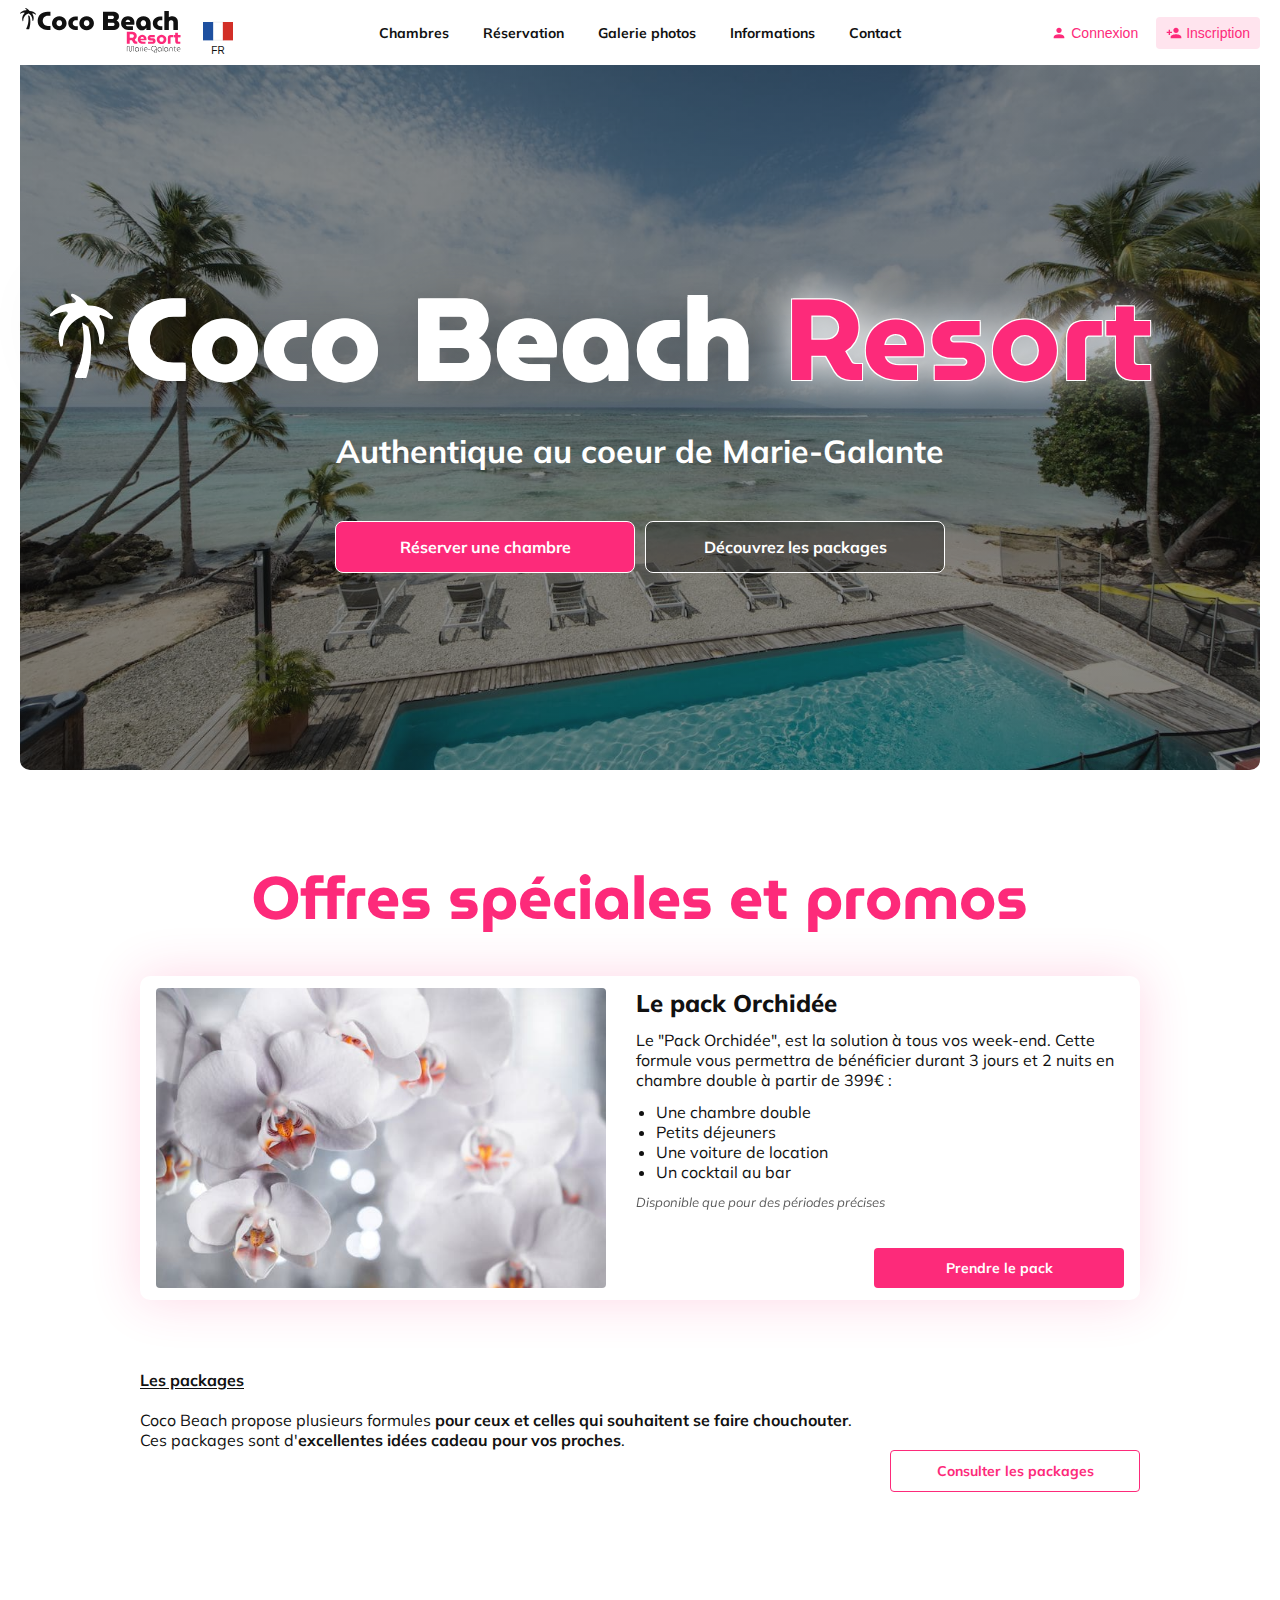
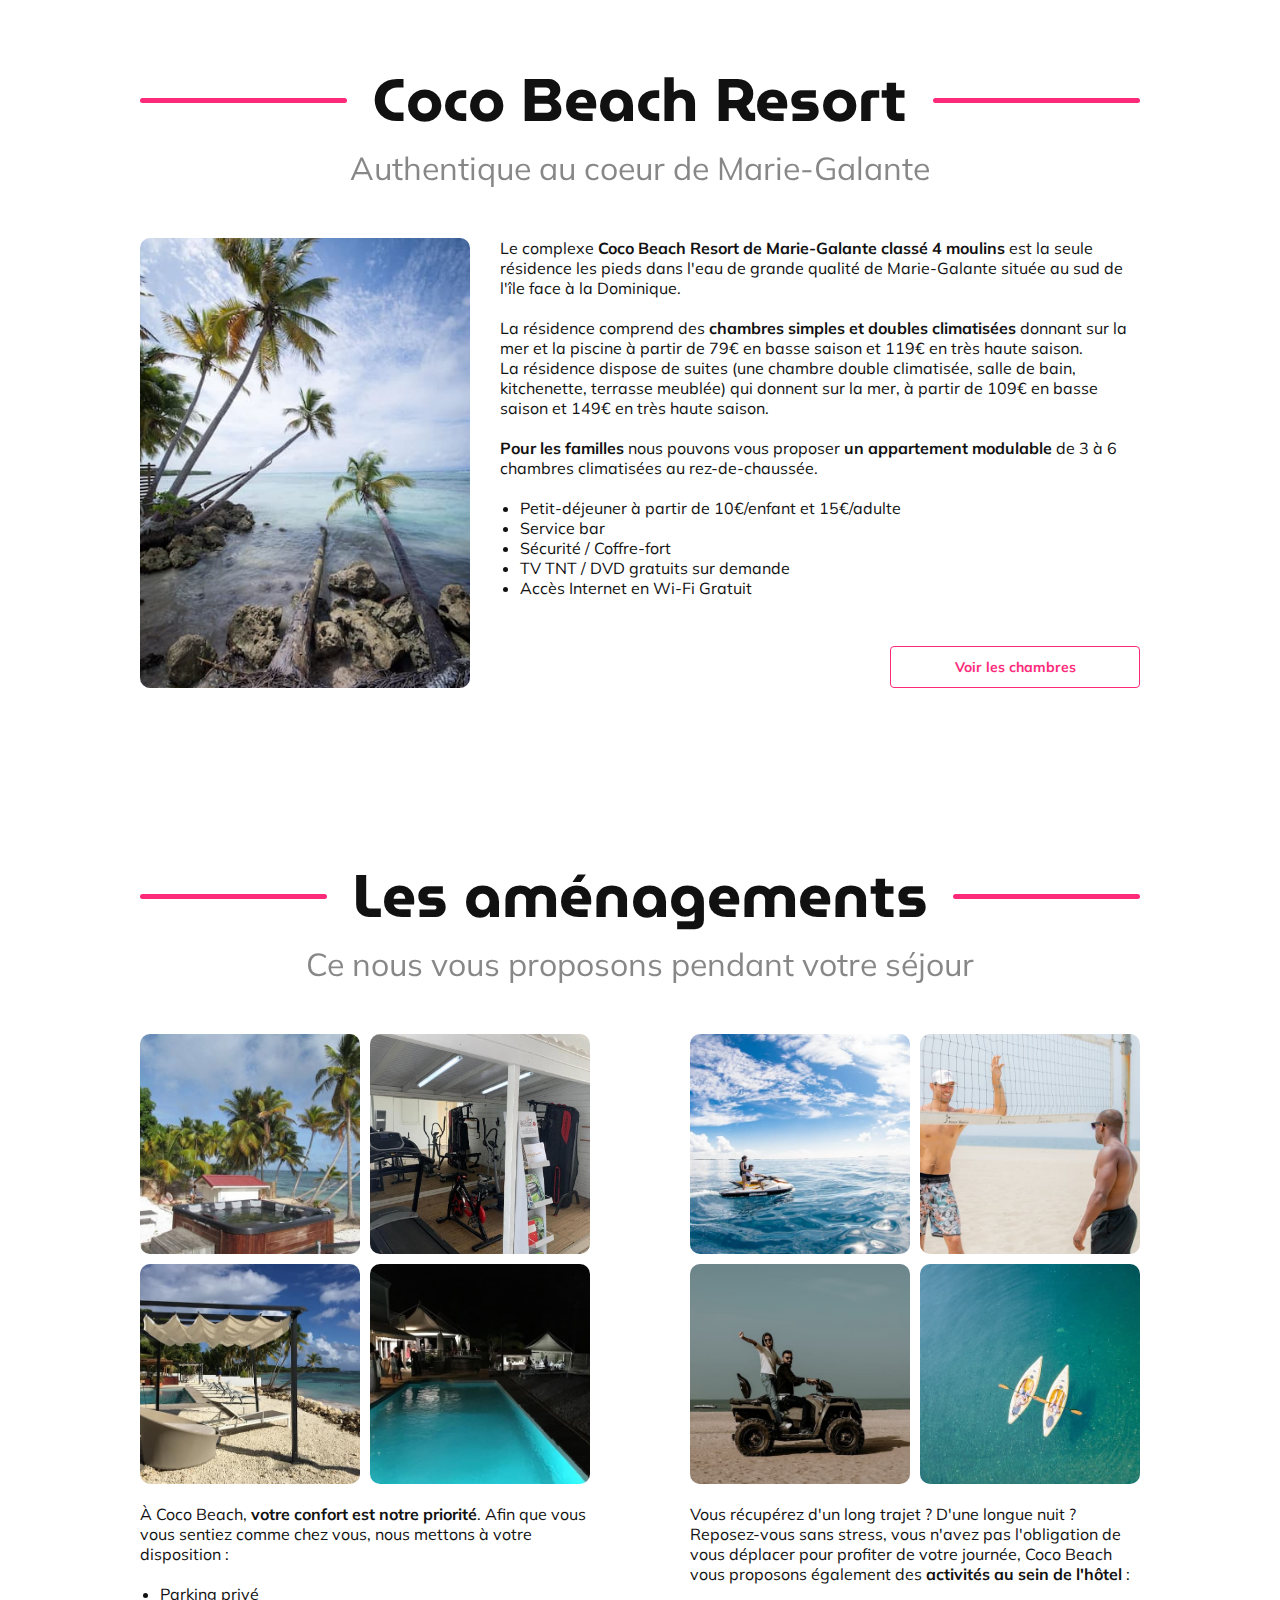
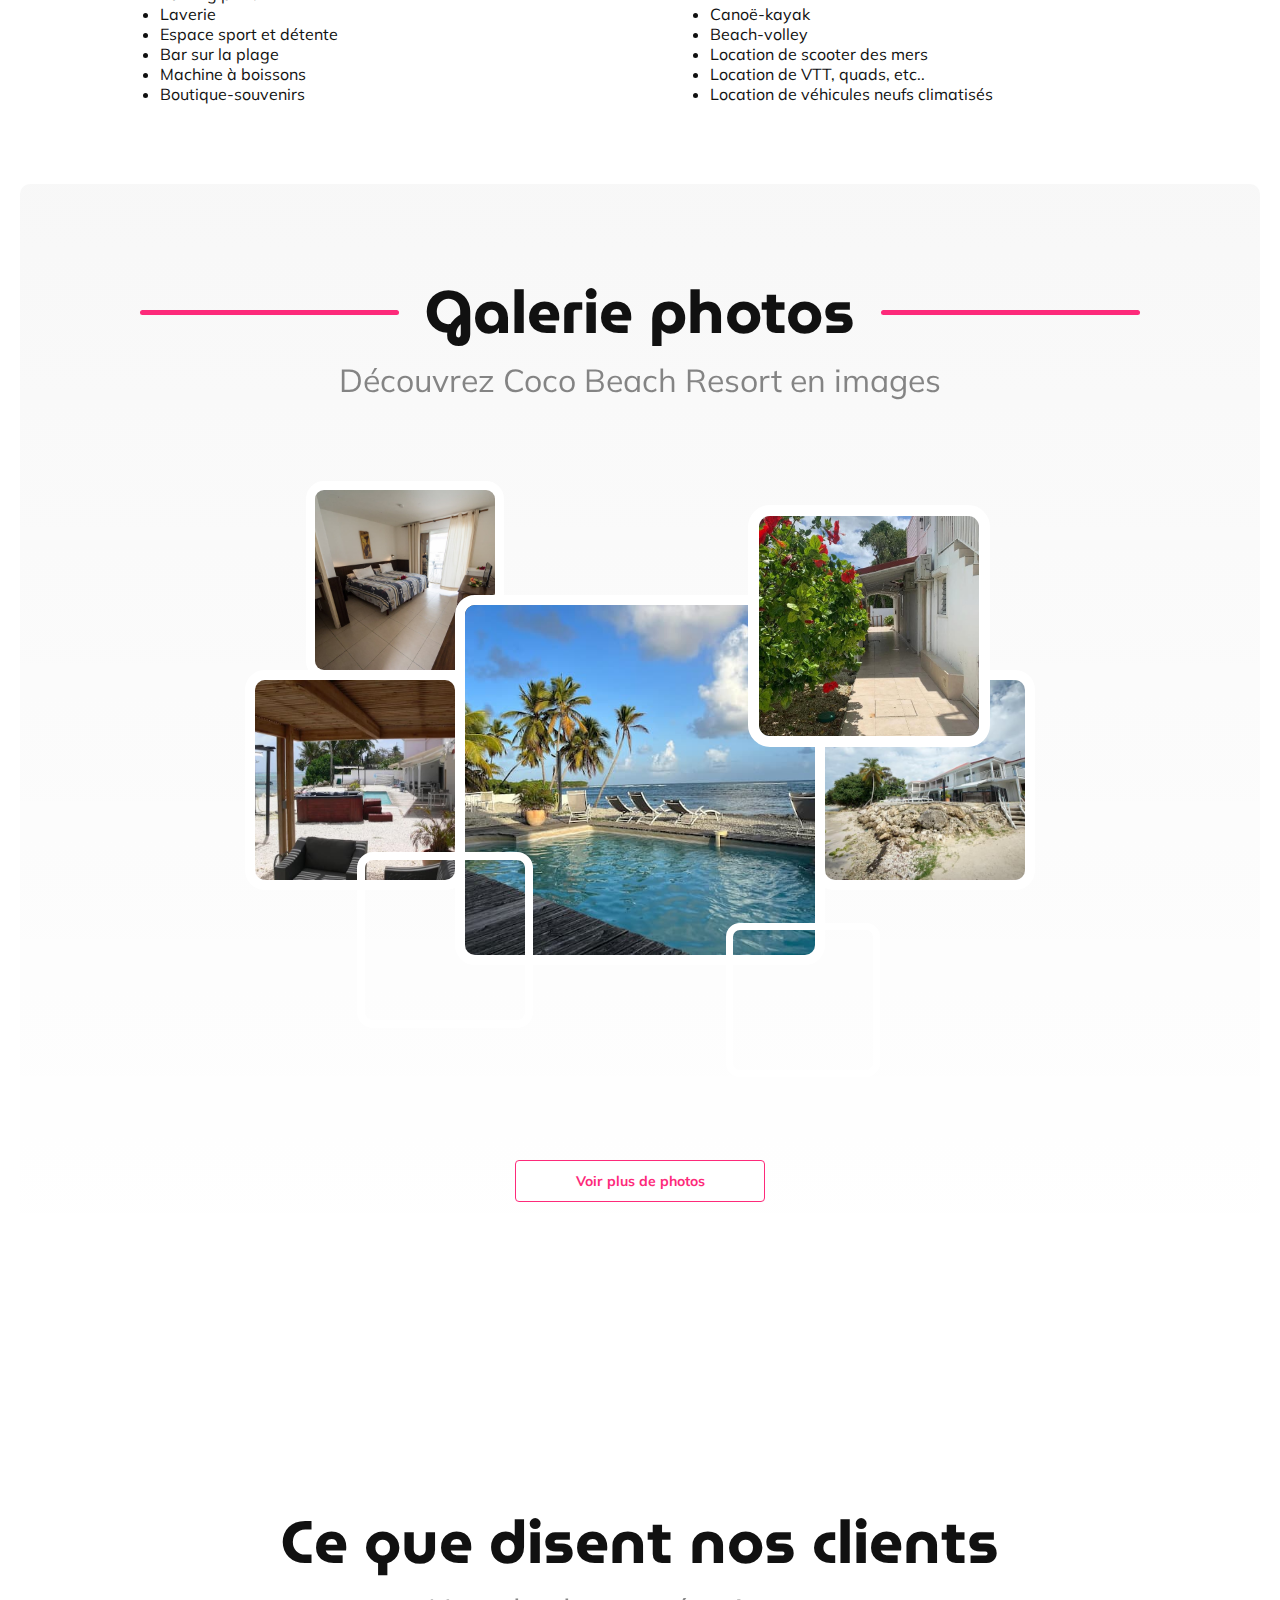
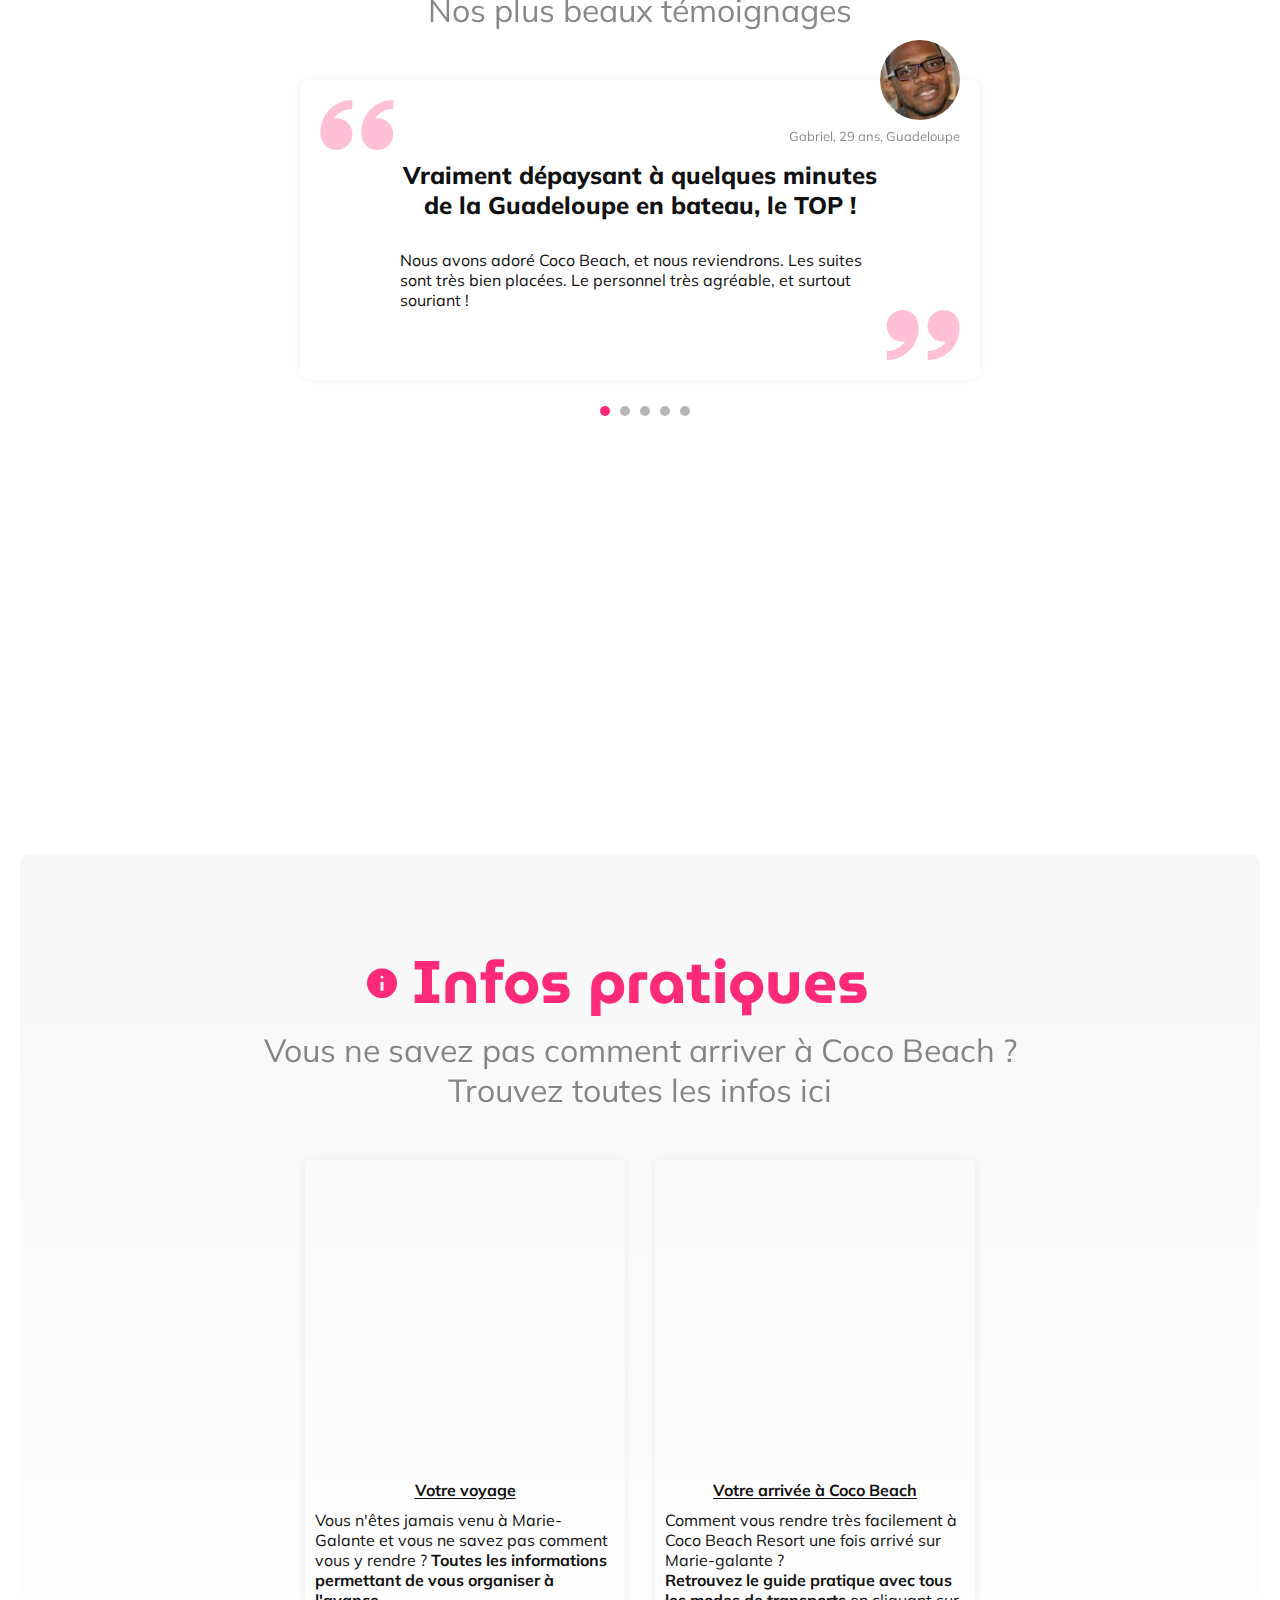
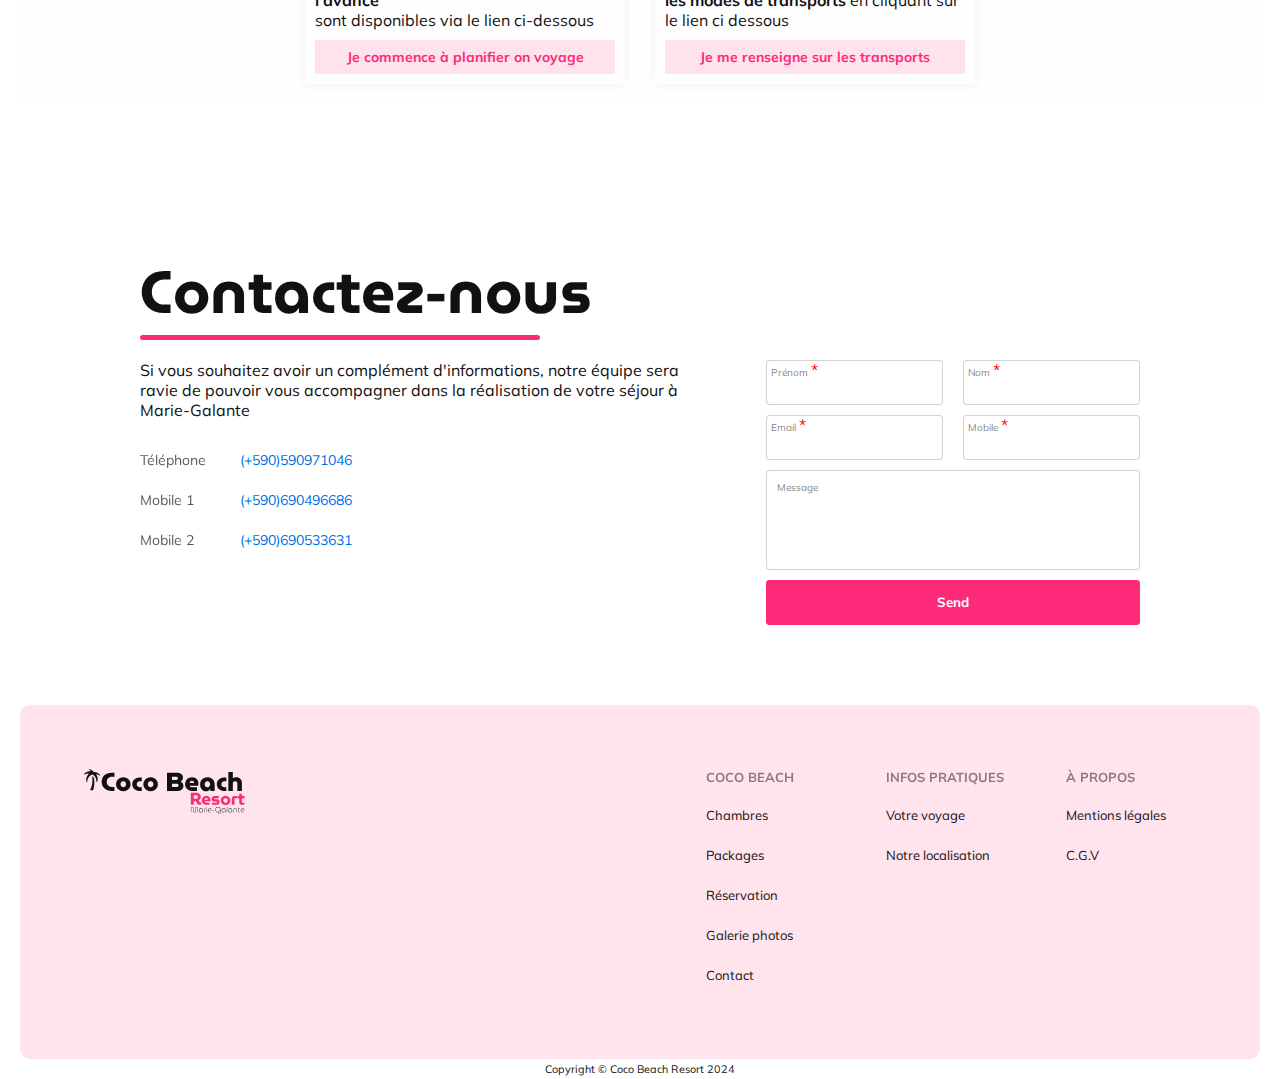
==== commit bd709e63: "update gallery and package for prod" ====
--- a/index.html
+++ b/index.html
@@ -247,8 +247,8 @@
                             </li>
                         </ul>
                         <i class="offer-content-nb">
-                            <span class="fr">Disponible que pour les périodes précises ci-dessous, à partir de 319€</span>
-                            <span class="en dn">Only available for the dates below, from $344(USD)</span>
+                            <span class="fr">Disponible que pour des périodes précises</span>
+                            <span class="en dn">Only available for specific periods</span>
                         </i>
                     </div>
                     <a href="" class="btn-primary conversion-btn">
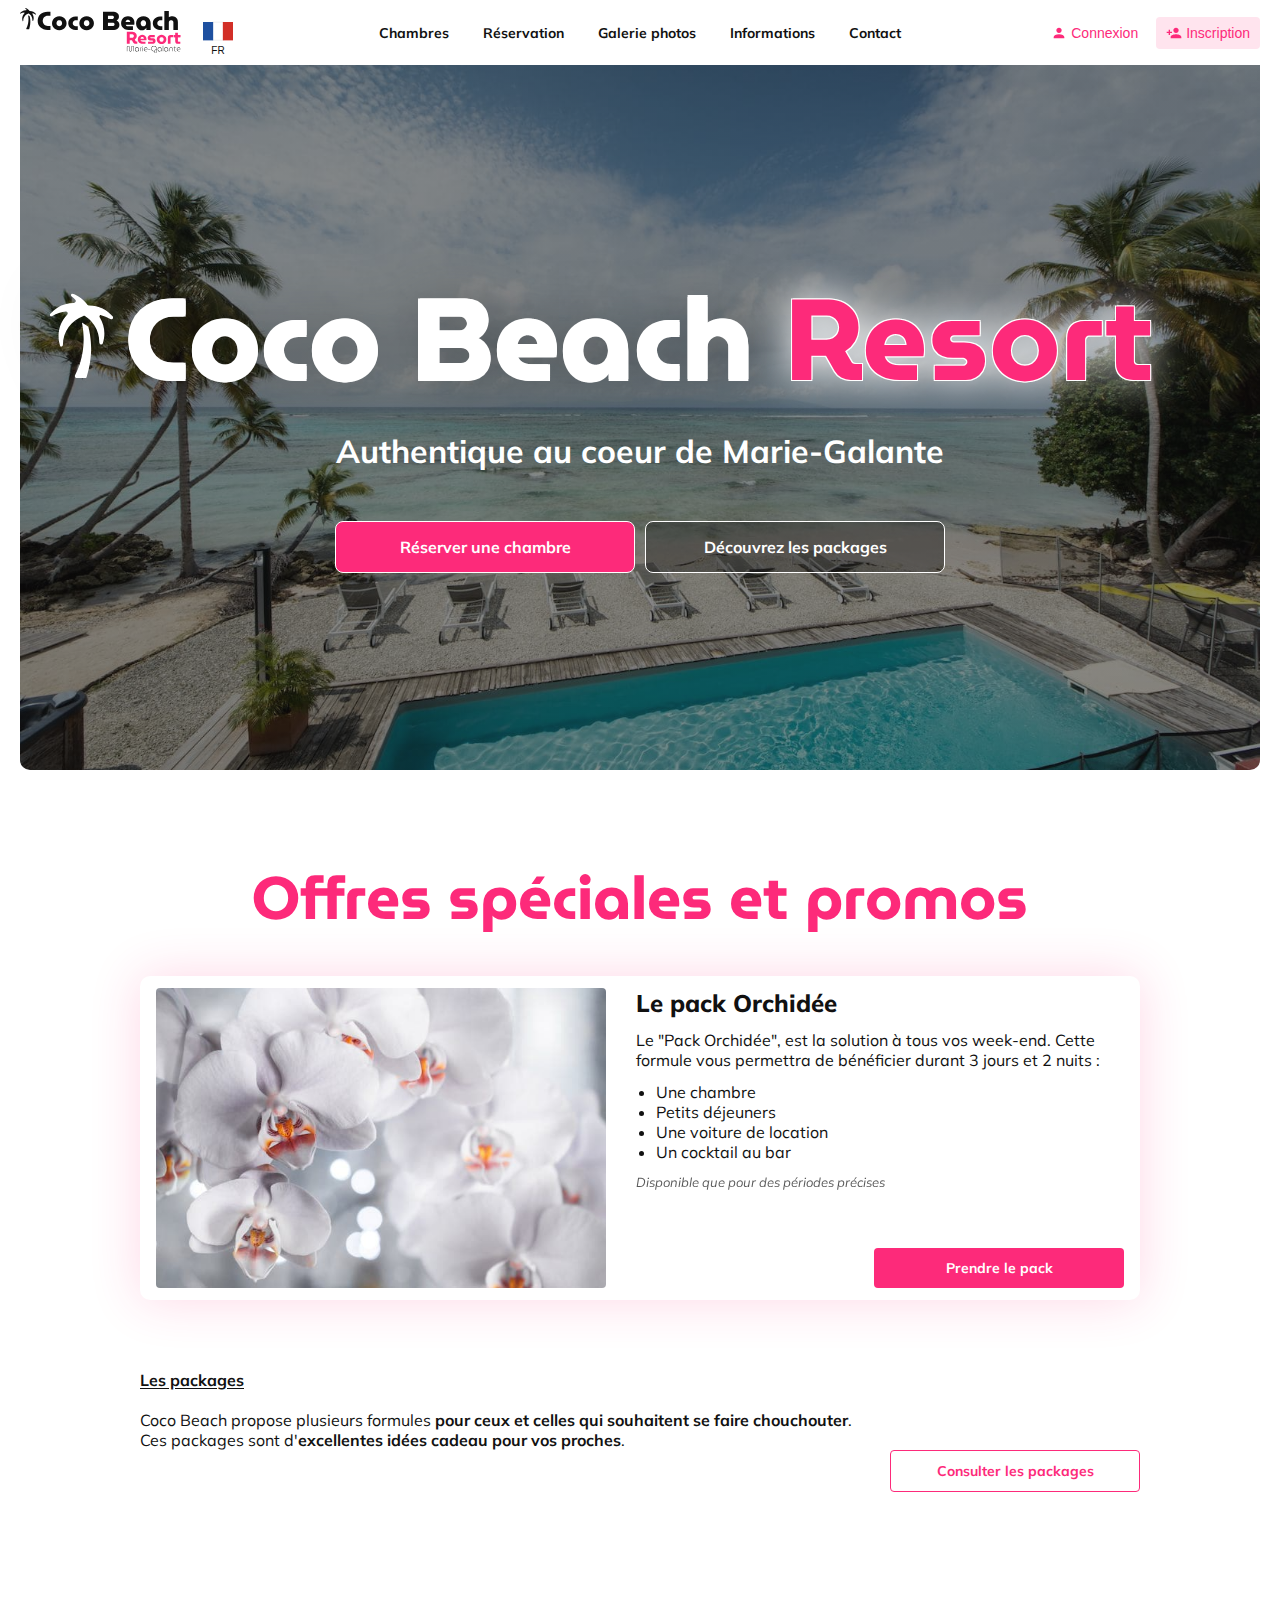
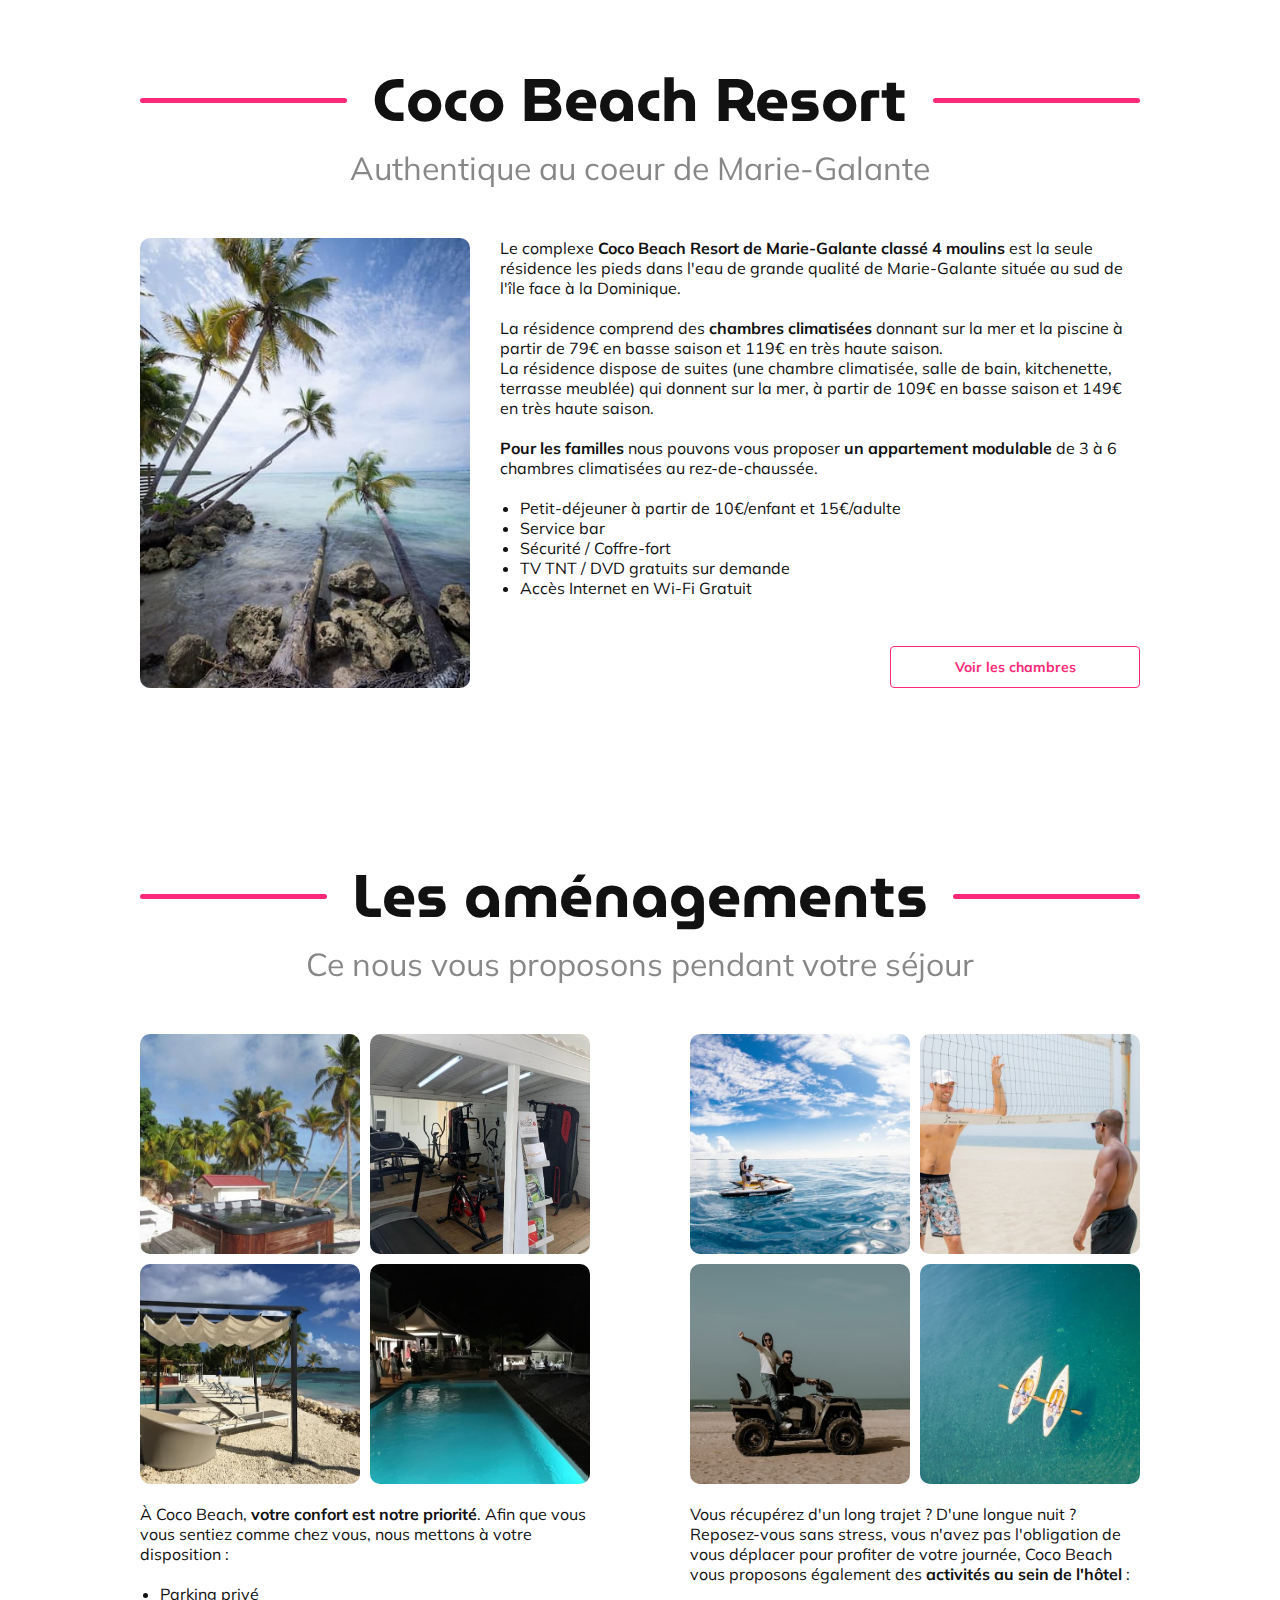
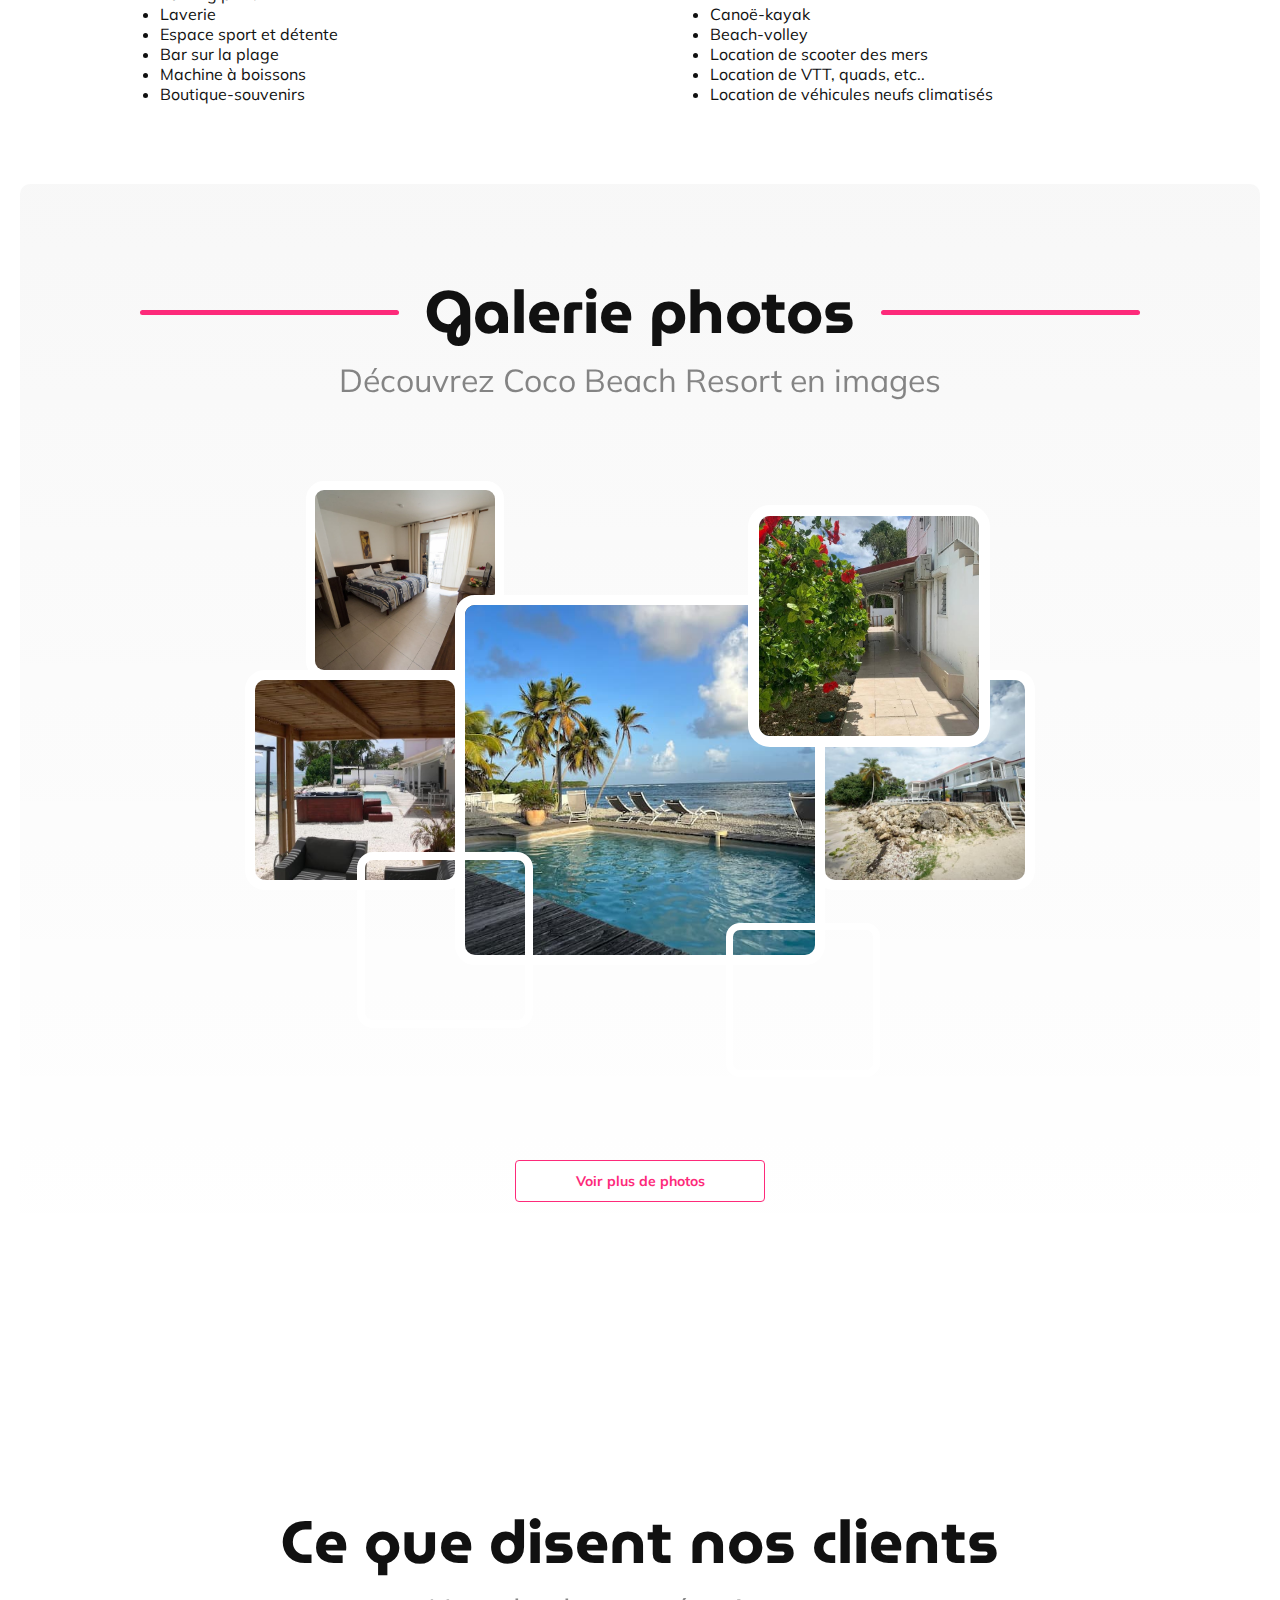
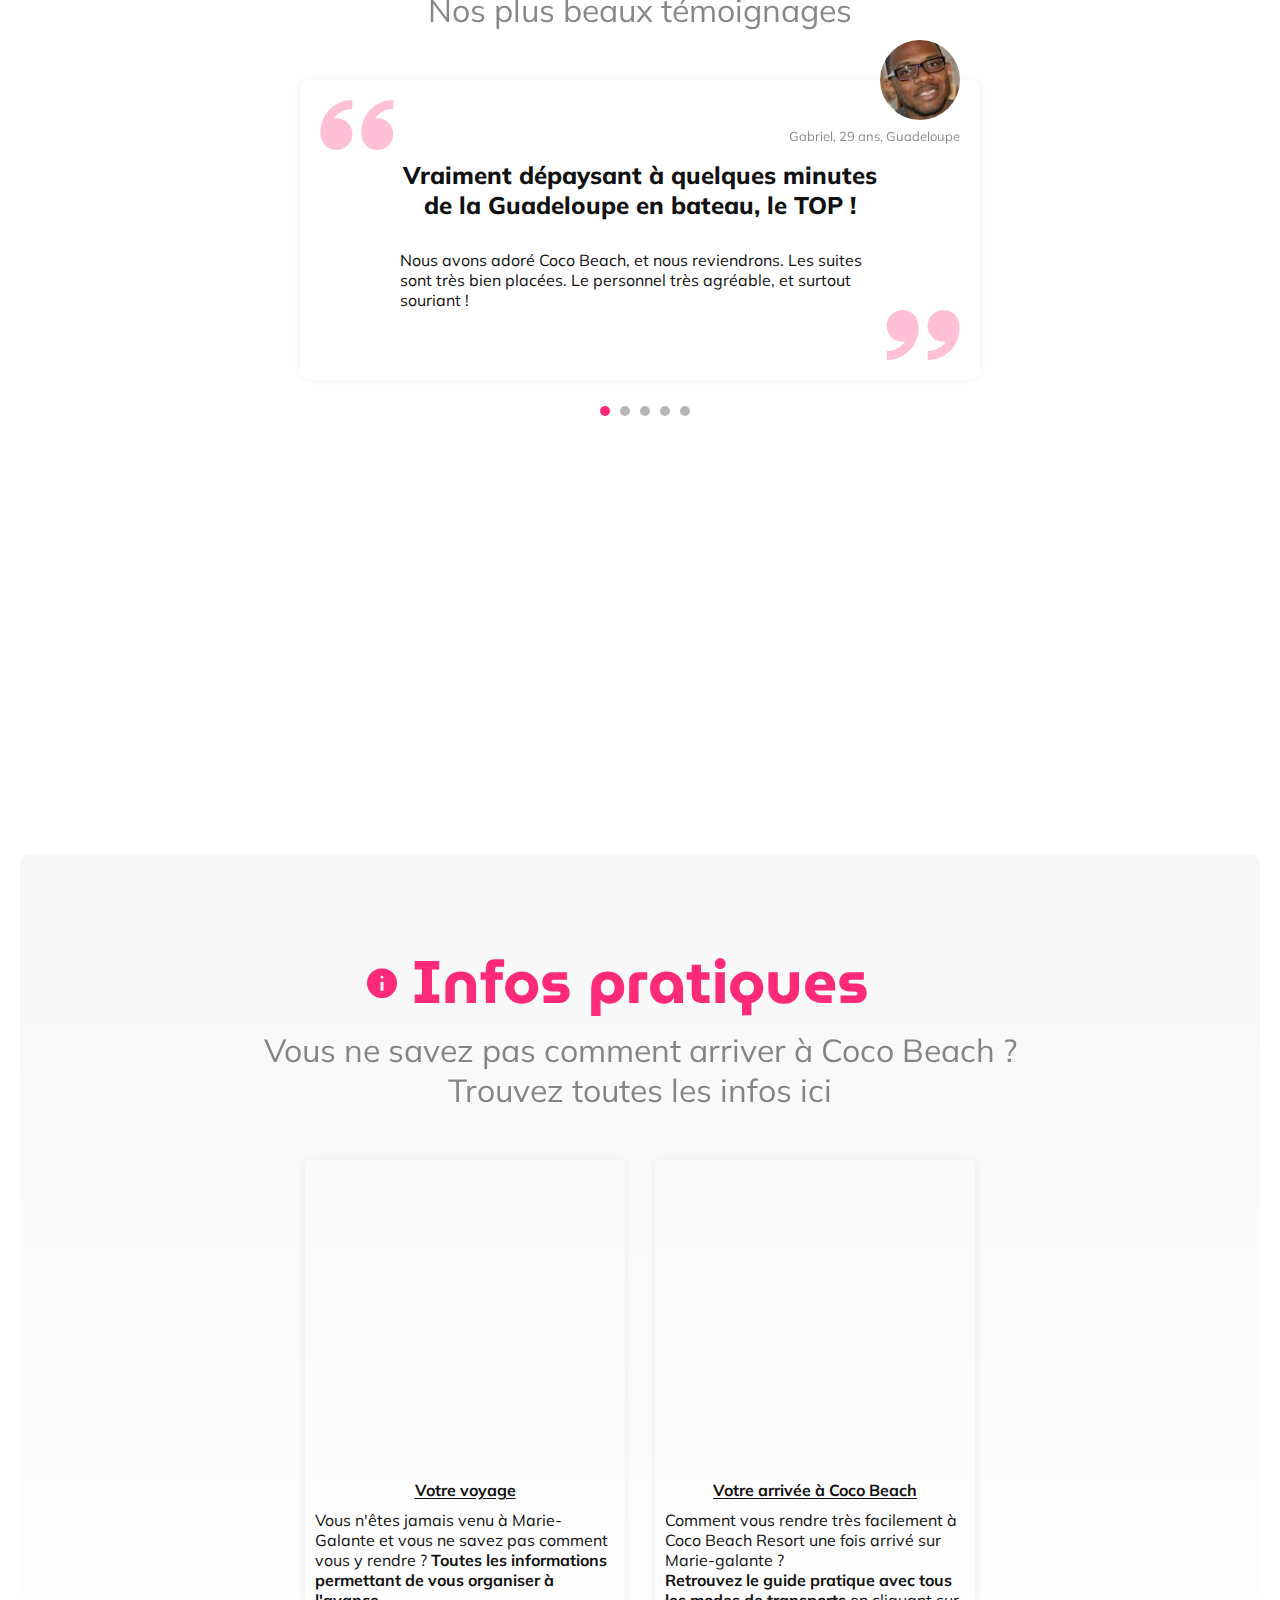
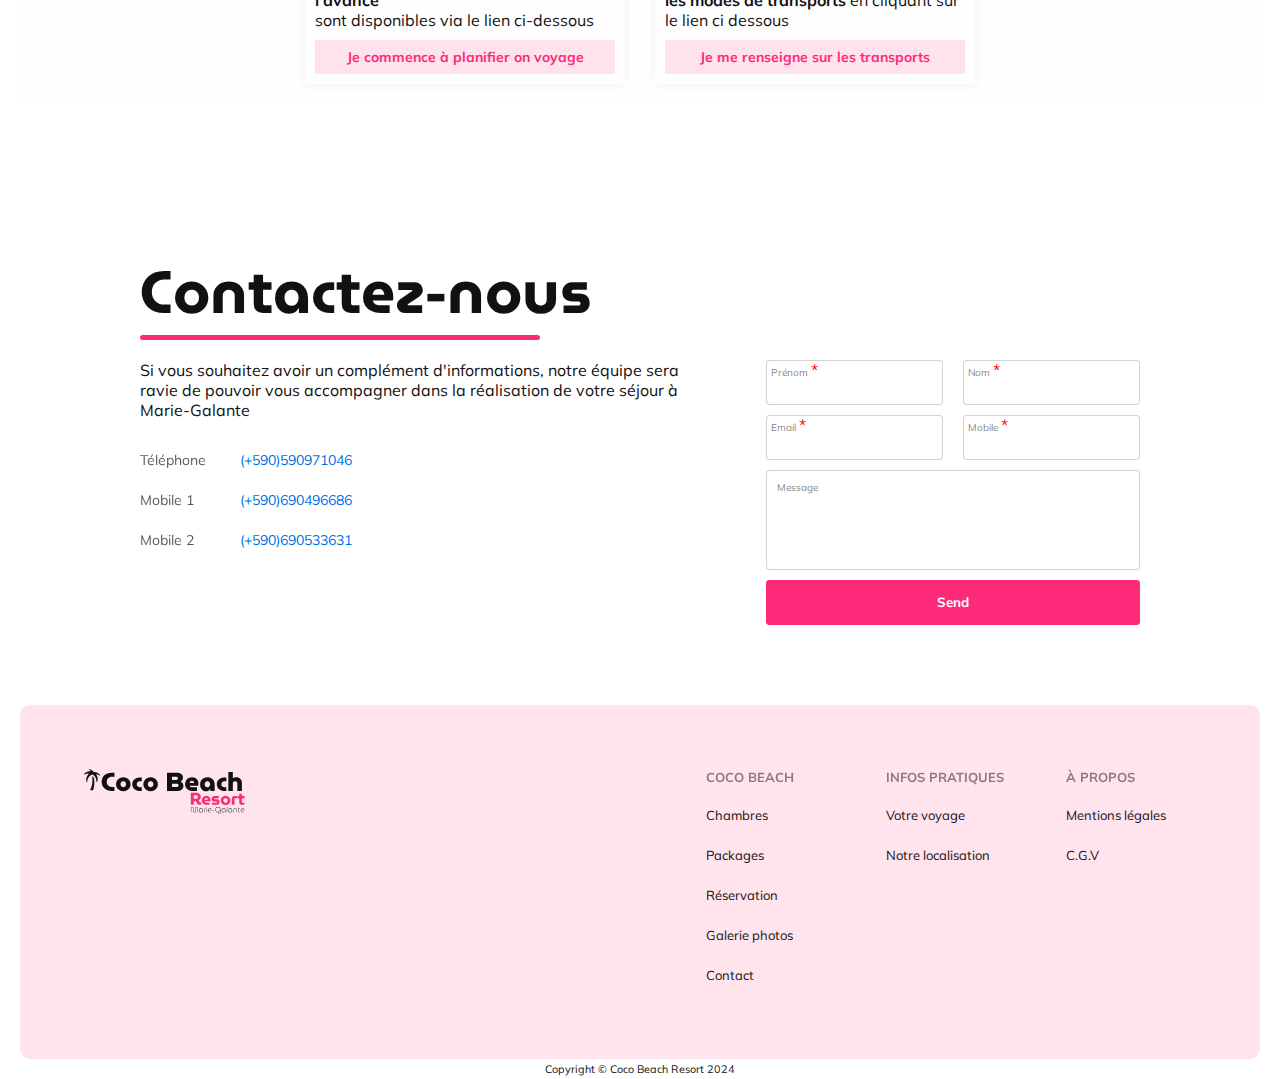
==== commit b7c515ce: "Mise à jour du texte des chambre en fraçais et retrait des mots simple et double" ====
--- a/index.html
+++ b/index.html
@@ -225,13 +225,13 @@
                             <span class="en dn">The Orchid pack</span>
                         </h3>
                         <p class="offer-teaser">
-                            <span class="fr">Le "Pack Orchidée", est la solution à tous vos week-end. Cette formule vous permettra de bénéficier durant 3 jours et 2 nuits en chambre double à partir de 399€ :</span>
-                            <span class="en dn">The "Orchid Pack" is a perfect solution to all your weekends. This package allows you to enjoy the double room for 3 days and 2 nights from $324(USD) : </span>
+                            <span class="fr">Le "Pack Orchidée", est la solution à tous vos week-end. Cette formule vous permettra de bénéficier durant 3 jours et 2 nuits :</span>
+                            <span class="en dn">The "Orchid Pack" is a perfect solution to all your weekends. This package allows you to enjoy for 3 days and 2 nights : </span>
                         </p>
                         <ul class="offer-content">
                             <li class="offer-content-item">
-                                <span class="fr">Une chambre double</span>
-                                <span class="en dn">Double room</span>
+                                <span class="fr">Une chambre</span>
+                                <span class="en dn">Room</span>
                             </li>
                             <li class="offer-content-item">
                                 <span class="fr">Petits déjeuners</span>
@@ -300,14 +300,14 @@
                             </span>
                         </p>
                         <p class="mb20">
-                            <span class="fr">La résidence comprend des <strong>chambres simples et doubles climatisées</strong> donnant
+                            <span class="fr">La résidence comprend des <strong>chambres climatisées</strong> donnant
                                 sur la mer et la piscine à partir de 79€ en basse saison et 119€ en très haute saison. <br>
-                                La résidence dispose de suites (une chambre double climatisée, salle de bain, 
+                                La résidence dispose de suites (une chambre climatisée, salle de bain, 
                                 kitchenette, terrasse meublée) qui donnent sur la mer, à partir de 109€ en
                                  basse saison et 149€ en très haute saison.</span>
                             <span class="en dn">
-                                The residence includes <strong>air-conditioned single and double rooms</strong> overlooking the sea and the swimming pool from €79 in low season and €119 in very high season.
-                                The residence has suites (an air-conditioned double bedroom, bathroom, kitchenette, furnished terrace) which overlook the sea, from €109 in low season and €149 in very high season.
+                                The residence includes <strong>air-conditioned rooms</strong> overlooking the sea and the swimming pool from €79 in low season and €119 in very high season.
+                                The residence has suites (an air-conditioned bedroom, bathroom, kitchenette, furnished terrace) which overlook the sea, from €109 in low season and €149 in very high season.
                             </span>
                             
                         </p>
@@ -479,7 +479,7 @@
             </h3>
             <div class="gallery-home-grid">
                 <div class="div small-gallery-home-grid-item top-left">
-                    <img loading="lazy" src="./assets/images/gallery1.jpg" alt="Chambre double à louer chez Coco Beach Resort à Marie-Galante" class="small-gallery-home-grid-item">
+                    <img loading="lazy" src="./assets/images/gallery1.jpg" alt="Chambre à louer chez Coco Beach Resort à Marie-Galante" class="small-gallery-home-grid-item">
                 </div>
                 <div class="div small-gallery-home-grid-item middle-left">
                     <img loading="lazy" src="./assets/images/gallery2.jpg" alt="Vue extérieure sur le jacuzzi de Coco Beach Resort Marie-Galante" class="small-gallery-home-grid-item">
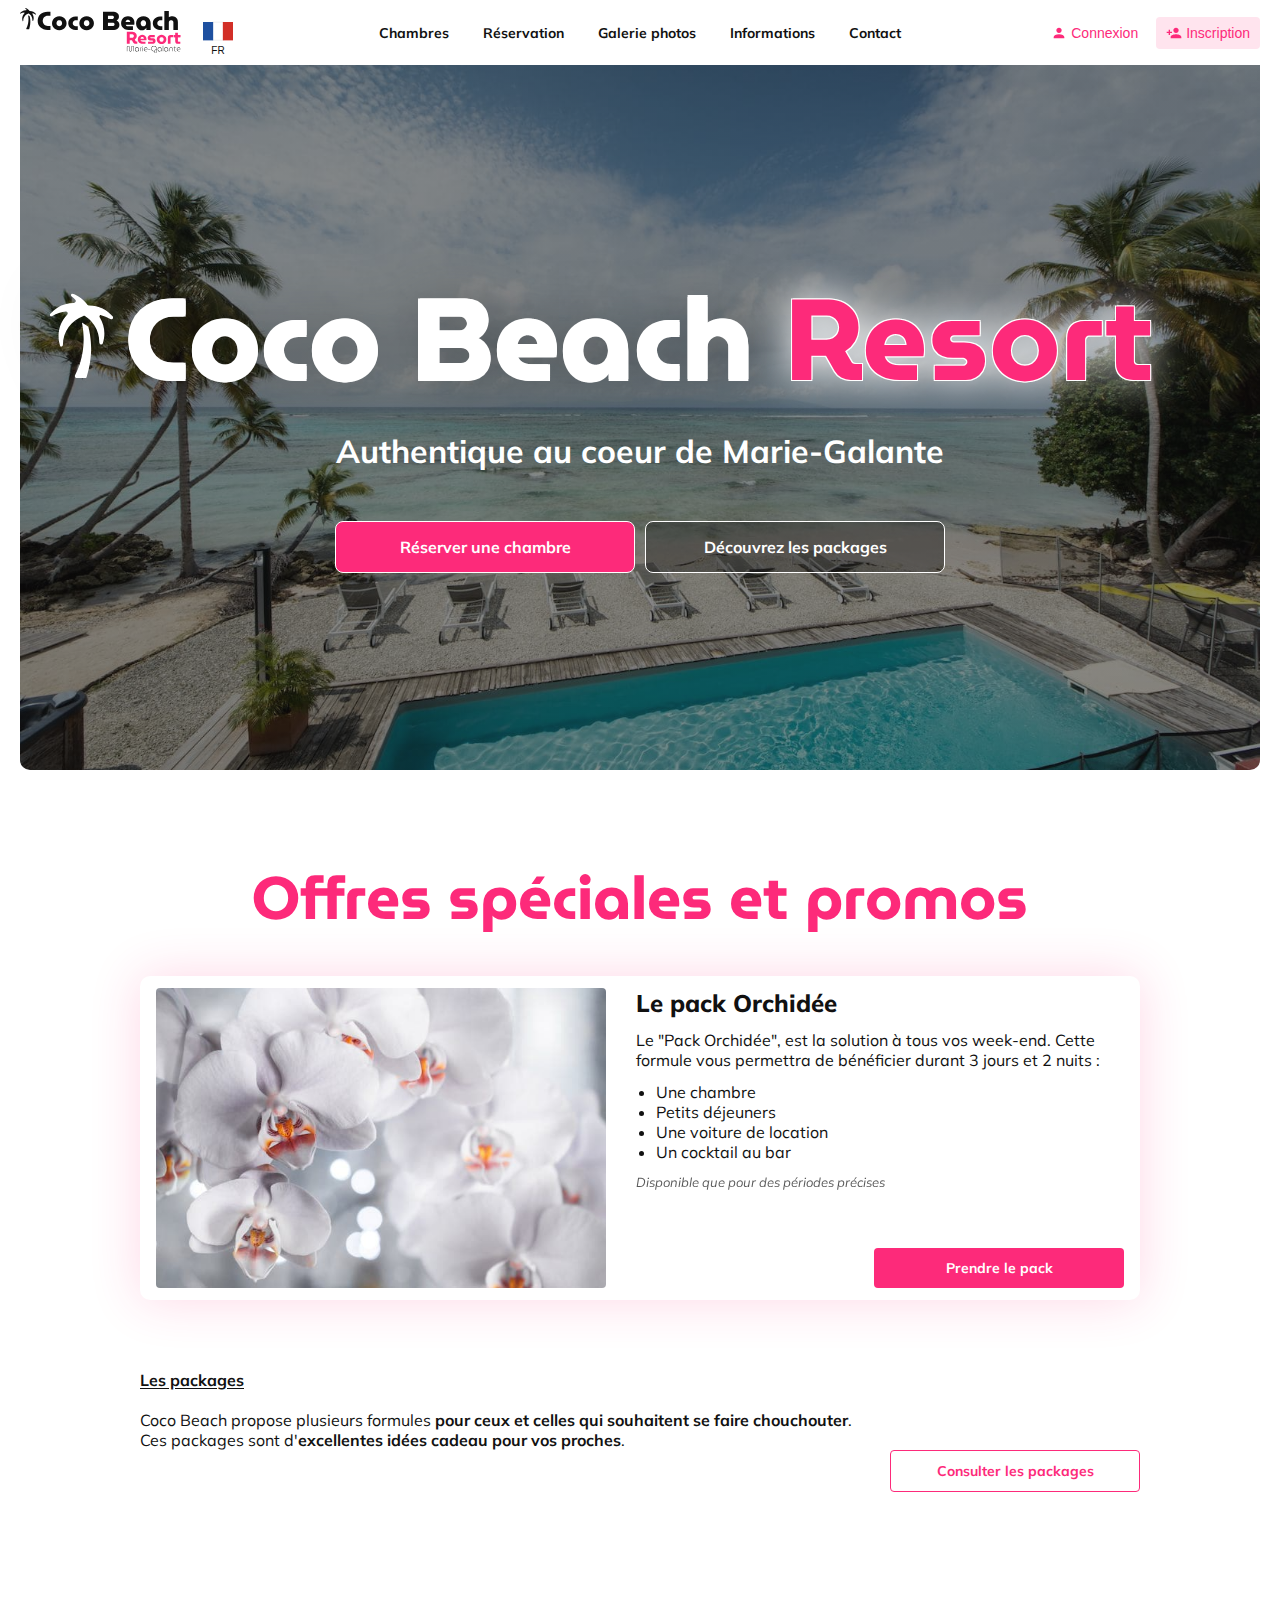
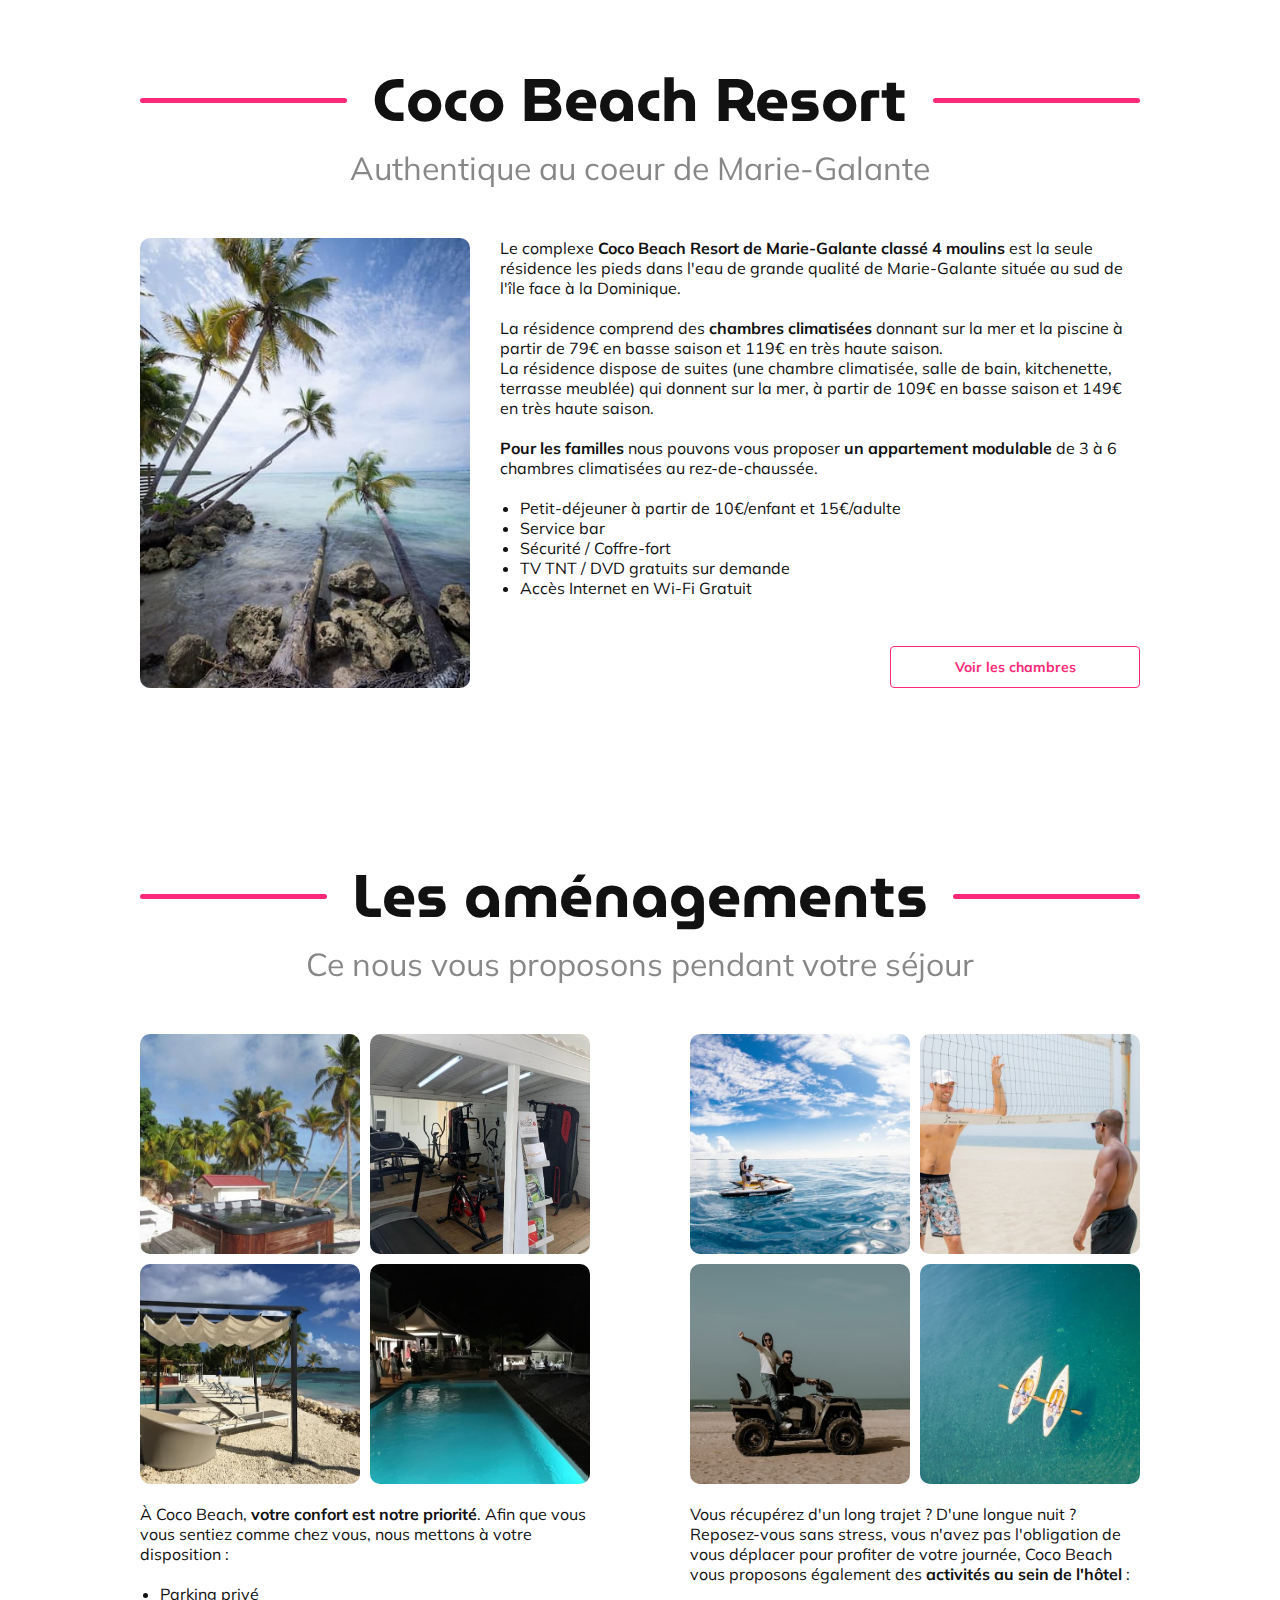
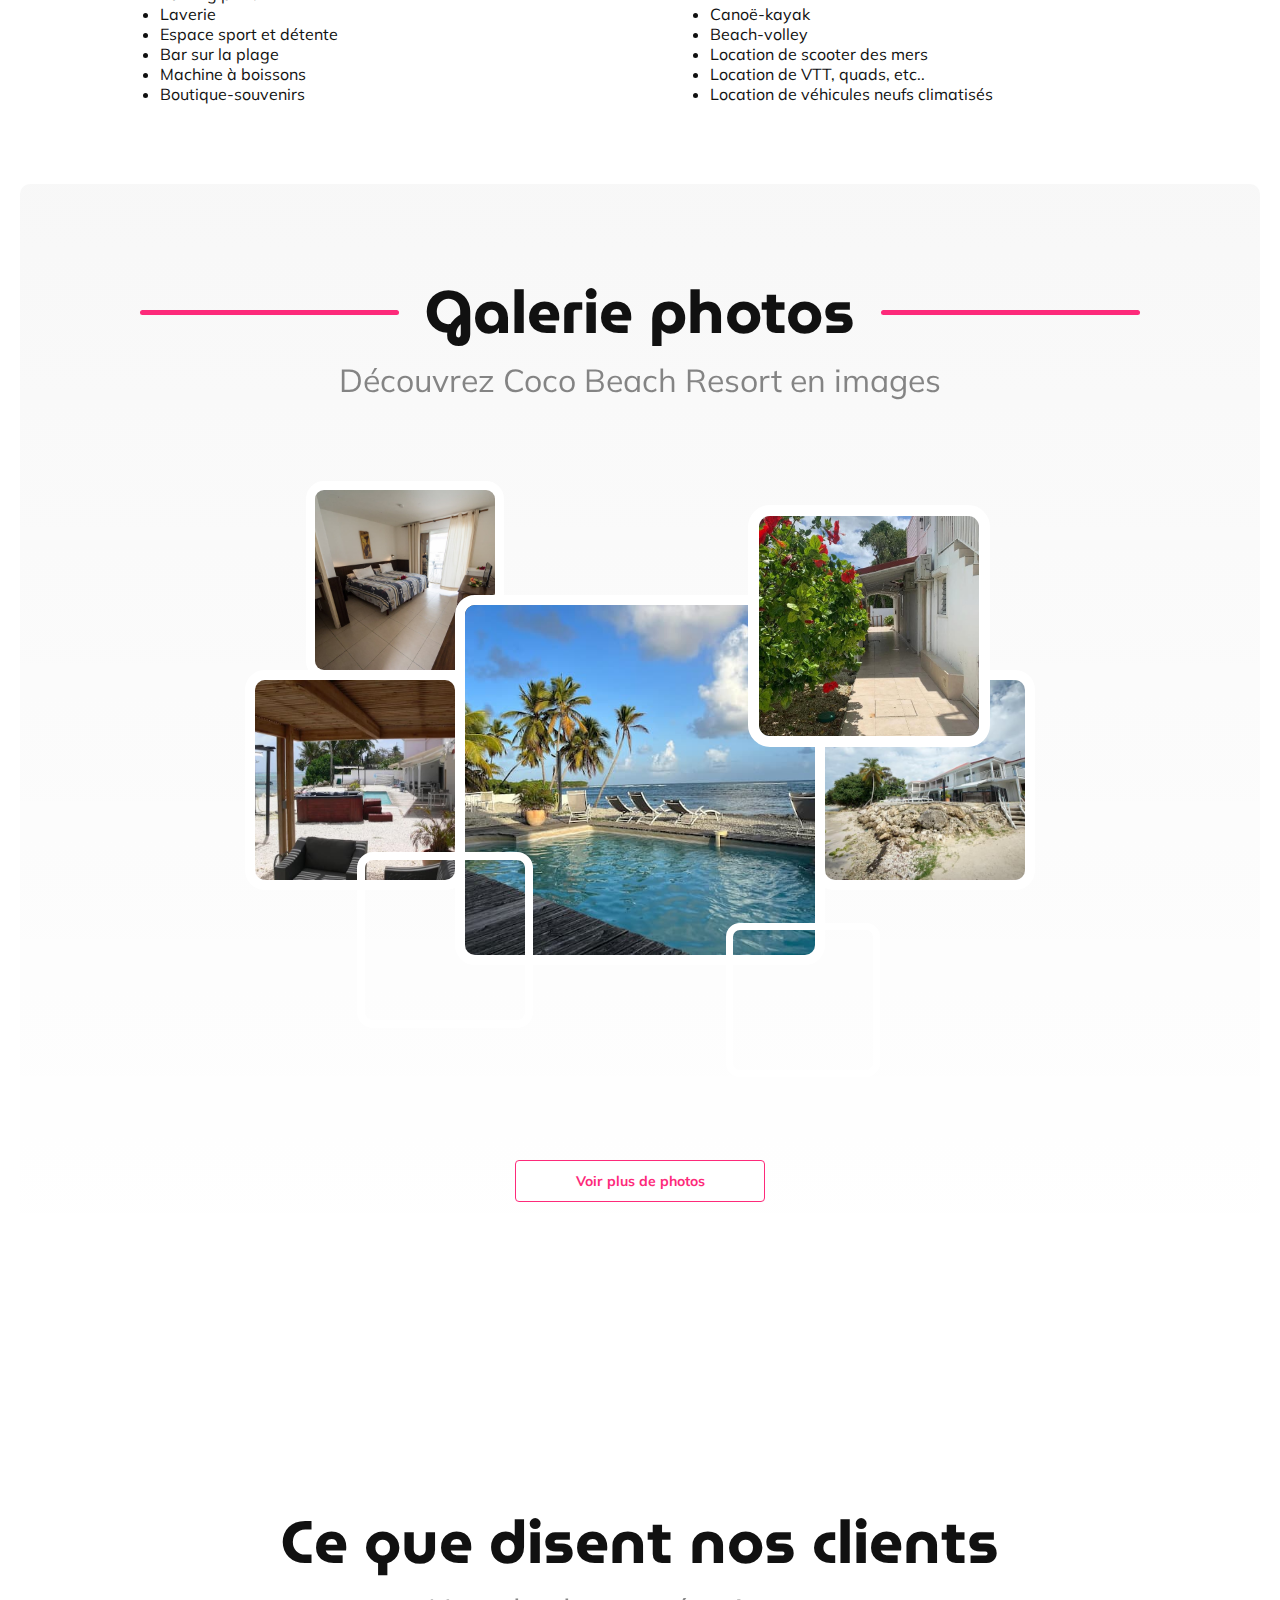
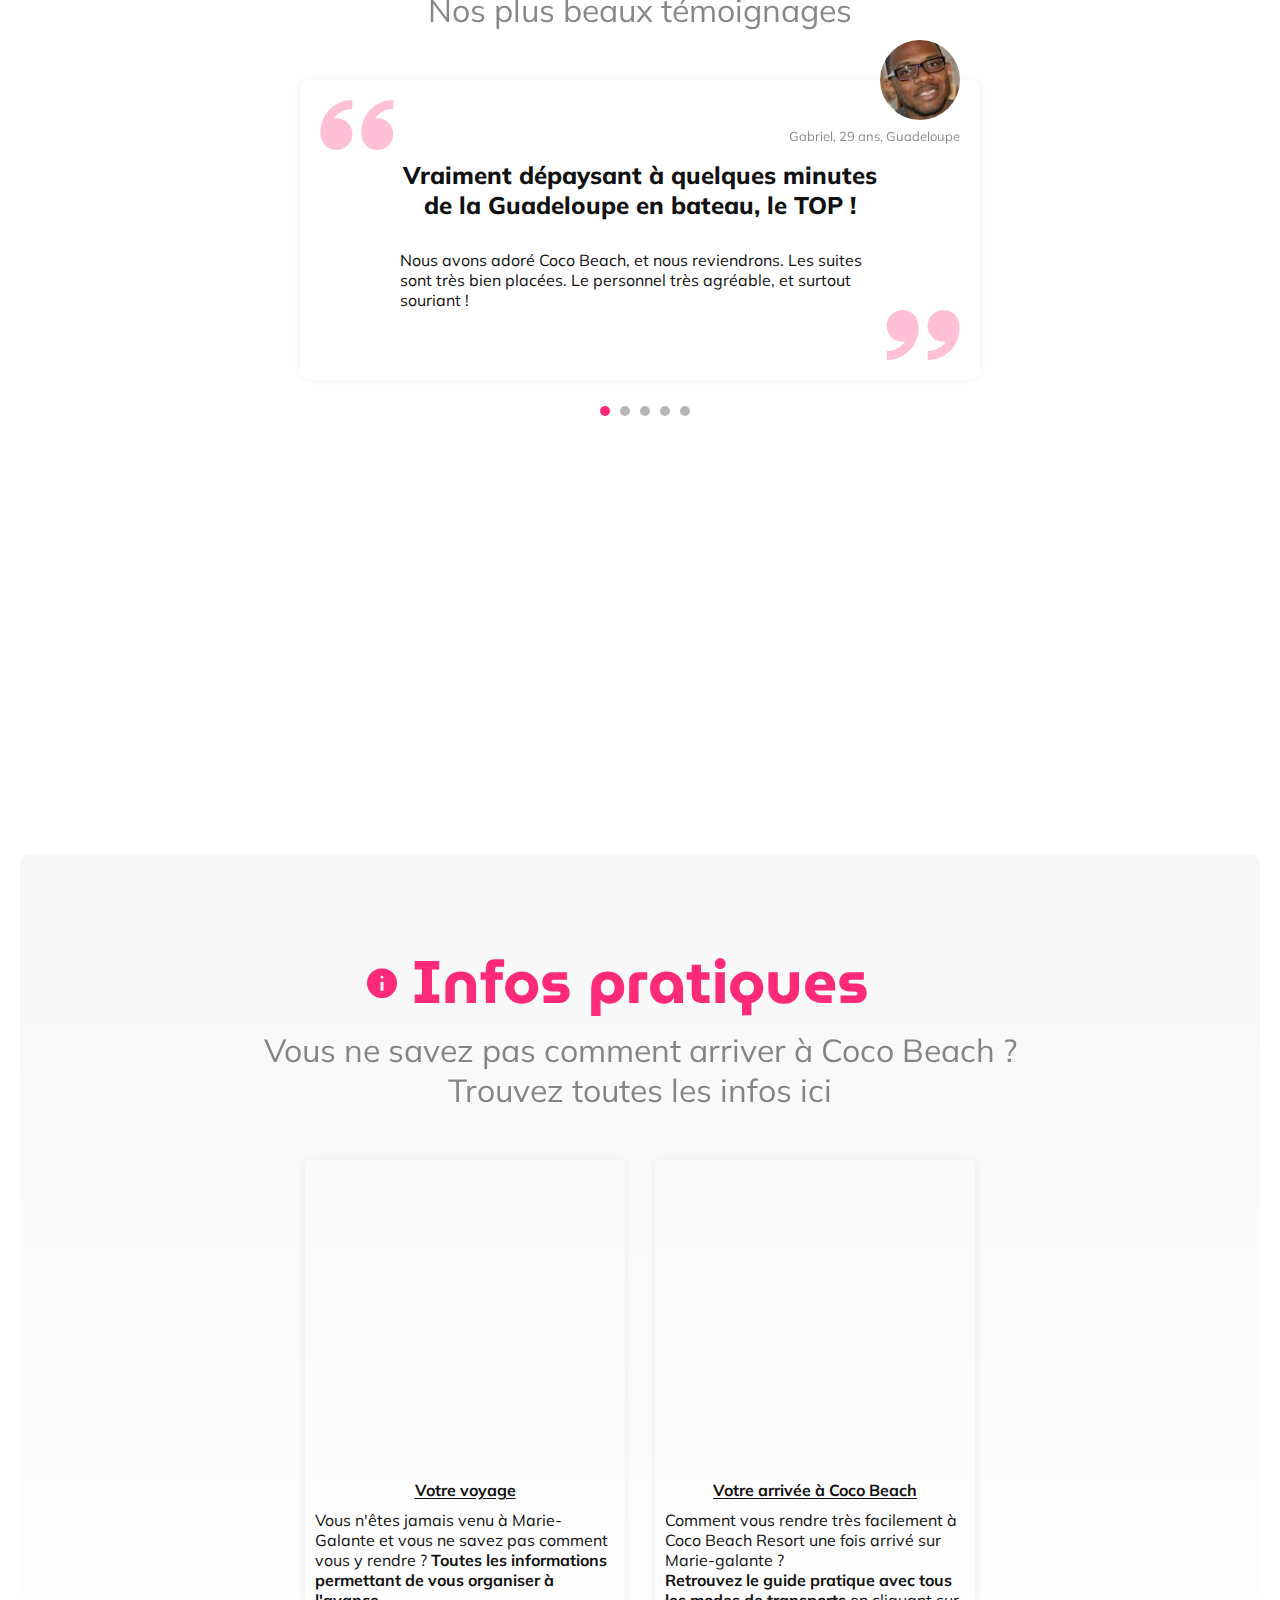
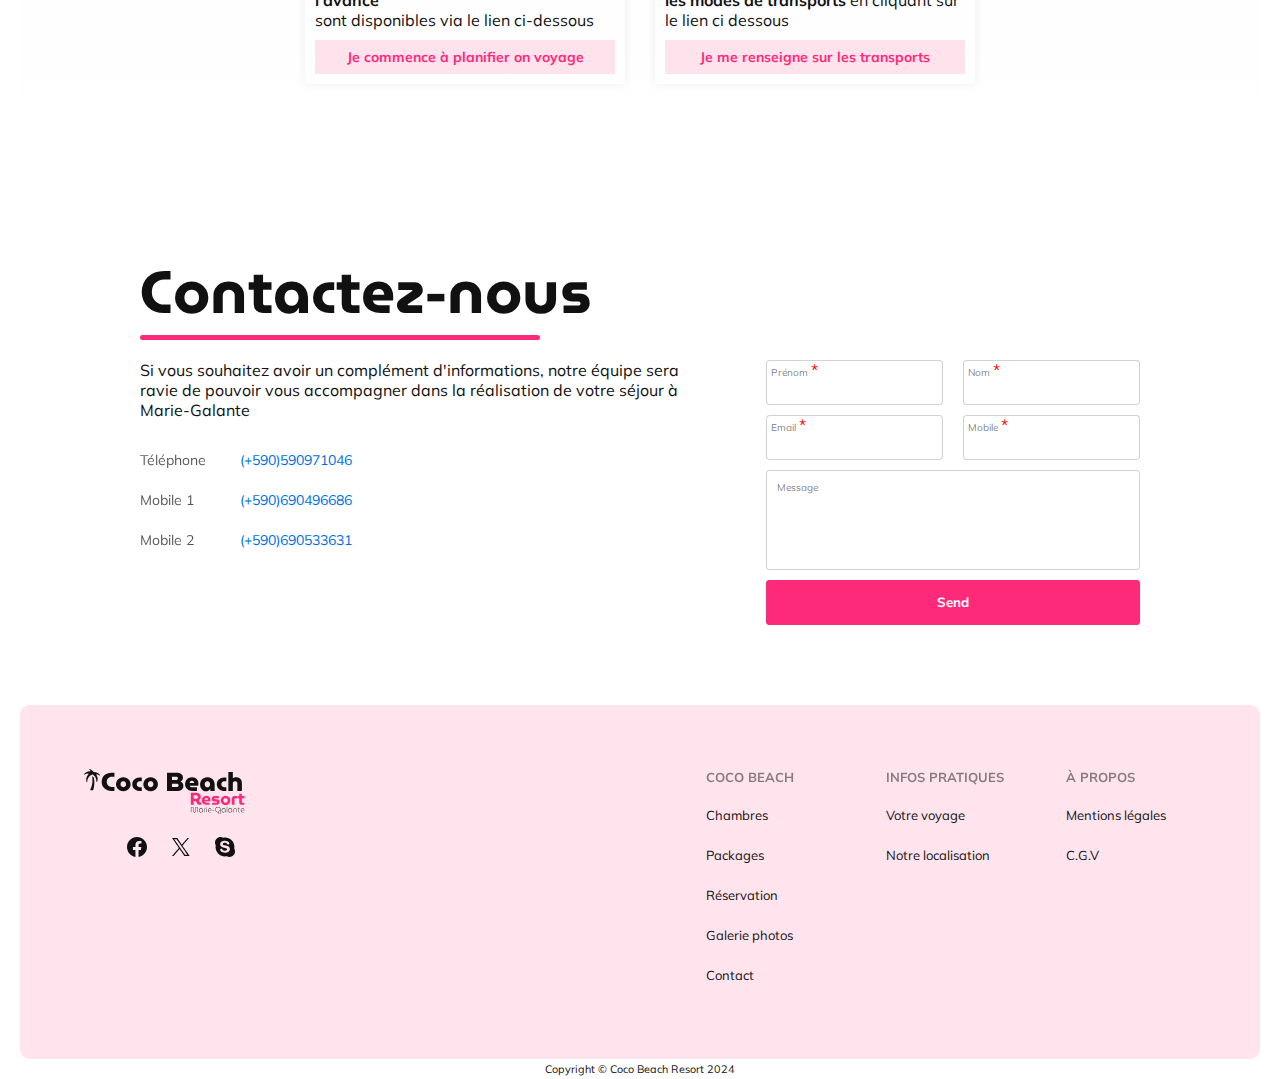
==== commit 71fdde4a: "_ Correctif sur le dimensionnement d l'icone skype et effet hover sur les icones du footer _ correct" ====
--- a/index.html
+++ b/index.html
@@ -172,7 +172,7 @@
                                 <span class="en dn">Information</span>
                             </a>
                         </li>
-                        <li class="nav-menu-item"><a href="./#contact">Contact</a></li>
+                        <li class="nav-menu-item" onclick="toggleMenu()"><a href="./#contact">Contact</a></li>
                     </ul>
                 </nav>
                 <div class="mobile-header-btn-container">
@@ -251,7 +251,7 @@
                             <span class="en dn">Only available for specific periods</span>
                         </i>
                     </div>
-                    <a href="" class="btn-primary conversion-btn">
+                    <a href="https://via.eviivo.com/CocoBeach971" class="btn-primary conversion-btn">
                         <span class="fr">Prendre le pack</span>
                         <span class="en dn">Get this package</span>
                     </a>
@@ -767,9 +767,23 @@
                     <path d="M158.946 43.3083C158.541 43.3083 158.175 43.2349 157.846 43.0883C157.517 42.9365 157.257 42.7165 157.064 42.4282C156.872 42.14 156.776 41.7885 156.776 41.3738C156.776 41.0147 156.85 40.6809 156.996 40.3724C157.143 40.0639 157.35 39.816 157.618 39.6289C157.891 39.4418 158.213 39.3482 158.582 39.3482C158.946 39.3482 159.257 39.4291 159.515 39.591C159.778 39.7528 159.978 39.9728 160.114 40.251C160.256 40.5241 160.327 40.8326 160.327 41.1765C160.327 41.2321 160.324 41.2878 160.319 41.3434C160.319 41.399 160.314 41.4547 160.304 41.5103H157.155C157.166 41.8289 157.252 42.0995 157.413 42.322C157.575 42.5446 157.788 42.7115 158.051 42.8227C158.314 42.934 158.597 42.9896 158.9 42.9896H159.849V43.3083H158.946ZM157.155 41.2296H159.955C159.96 41.1285 159.952 41.0096 159.932 40.8731C159.917 40.7365 159.882 40.6 159.826 40.4634C159.77 40.3218 159.689 40.1903 159.583 40.0689C159.482 39.9475 159.348 39.8489 159.181 39.7731C159.014 39.6972 158.809 39.6593 158.567 39.6593C158.349 39.6593 158.152 39.7048 157.975 39.7958C157.803 39.8868 157.656 40.0108 157.535 40.1675C157.413 40.3193 157.32 40.4887 157.254 40.6758C157.188 40.8579 157.155 41.0425 157.155 41.2296Z" fill="#111111"/>
                 </svg>                    
             </a>
-            <a href="https://www.facebook.com/cocobeach971/">
-                <img loading="lazy" class="footer-social" src="./assets/icons/facebook.svg" alt="Coco Beach Resort Facebook profile">
-            </a>
+            <div class="footer-socials">
+                <a href="https://www.facebook.com/cocobeach971/">
+                    <svg class="footer-social-icon" width="40" height="40" viewBox="0 0 40 40" fill="none" xmlns="http://www.w3.org/2000/svg">
+                        <path d="M20 10C14.5 10 10 14.49 10 20.02C10 25.02 13.66 29.17 18.44 29.92V22.92H15.9V20.02H18.44V17.81C18.44 15.3 19.93 13.92 22.22 13.92C23.31 13.92 24.45 14.11 24.45 14.11V16.58H23.19C21.95 16.58 21.56 17.35 21.56 18.14V20.02H24.34L23.89 22.92H21.56V29.92C23.9164 29.5478 26.0622 28.3455 27.6099 26.5301C29.1576 24.7146 30.0053 22.4056 30 20.02C30 14.49 25.5 10 20 10Z"/>
+                    </svg>
+                </a>
+                <a href="https://twitter.com/intent/follow?original_referer=https%3A%2F%2Fwww.cocobeachmari[…]twgr%5Ecocobeach971&region=follow_link&screen_name=cocobeach971">
+                    <svg class="footer-social-icon" width="40" height="40" viewBox="0 0 40 40" fill="none" xmlns="http://www.w3.org/2000/svg">
+                        <path fill-rule="evenodd" clip-rule="evenodd" d="M11 11.0053C11 11.0095 11.1468 11.225 11.3621 11.5367C11.4084 11.6037 11.9235 12.353 12.8883 13.7569C13.2871 14.3372 13.7028 14.9421 13.8121 15.1011C13.9213 15.26 14.2433 15.7286 14.5277 16.1424C14.8119 16.5562 15.1396 17.033 15.2559 17.202C15.3721 17.3711 15.8077 18.0048 16.2238 18.6104C16.64 19.2158 17.0698 19.8414 17.1791 20.0003C17.3739 20.2837 17.6336 20.6617 17.791 20.8914L17.8705 21.0073L17.8271 21.0566C17.8032 21.0836 17.6684 21.24 17.5275 21.404C17.1659 21.825 16.8995 22.135 16.7387 22.3215C16.6627 22.4098 16.5099 22.5873 16.3993 22.716C16.2886 22.8447 16.1358 23.0222 16.0596 23.1105C15.9835 23.1988 15.8164 23.3928 15.6885 23.5417C15.4113 23.8643 15.1068 24.2183 14.8205 24.5509C14.7054 24.6847 14.4976 24.9262 14.3587 25.0876C14.2197 25.2491 14.0261 25.4741 13.9282 25.5876C13.8304 25.7012 13.6421 25.92 13.5098 26.0739C13.0958 26.5554 12.8077 26.8902 12.6927 27.0235C12.6316 27.0941 12.4663 27.2861 12.3253 27.4502C12.1842 27.6143 11.9821 27.8492 11.8762 27.9724C11.7702 28.0955 11.5782 28.3185 11.4496 28.4681C11.3209 28.6176 11.1671 28.7961 11.1078 28.8648C11.0485 28.9335 11 28.9922 11 28.9953C11 28.9983 11.3518 28.9996 11.7818 28.9983L12.5635 28.996L12.8241 28.6932C12.9673 28.5267 13.1681 28.2935 13.2702 28.1749C13.3723 28.0563 13.5605 27.8375 13.6885 27.6887C13.8165 27.5398 13.9959 27.3313 14.0871 27.2253C14.1784 27.1193 14.3684 26.8984 14.5094 26.7345C14.6504 26.5704 14.8458 26.3434 14.9436 26.2299C15.0414 26.1163 15.2332 25.8934 15.3699 25.7345C15.7554 25.2863 16.1976 24.7723 16.4276 24.505C16.5426 24.3713 16.7504 24.1298 16.8892 23.9683C17.028 23.8068 17.1791 23.6314 17.2249 23.5784C17.3232 23.465 17.54 23.213 17.9314 22.7572C18.2856 22.345 18.4274 22.1803 18.5058 22.0908L18.5672 22.0206L18.7135 22.233C18.8398 22.4164 19.3705 23.1884 19.5503 23.4503C19.9053 23.9676 20.177 24.3629 20.3443 24.6061C20.4553 24.7673 20.6866 25.1037 20.8581 25.3536C21.0297 25.6034 21.2609 25.94 21.3719 26.1013C21.4829 26.2627 21.9763 26.9809 22.4683 27.6974L23.3628 29L25.9906 28.998C28.2237 28.9963 28.619 28.9941 28.6226 28.9833C28.6249 28.9762 28.6229 28.9729 28.6182 28.9759C28.6134 28.9788 28.4962 28.8163 28.3578 28.6146C28.135 28.2902 26.2911 25.6073 25.7666 24.8445C25.6572 24.6856 25.4261 24.3491 25.2528 24.0968C25.0795 23.8445 24.8781 23.5514 24.8051 23.4454C24.6874 23.2743 24.1163 22.4431 23.9069 22.138C23.8636 22.0749 23.7557 21.918 23.6672 21.7893C23.5787 21.6607 23.417 21.4253 23.3077 21.2664C23.1985 21.1074 22.7685 20.482 22.3522 19.8765C21.4446 18.5562 21.5053 18.6449 21.4993 18.6292C21.4964 18.6215 21.5634 18.5364 21.6671 18.416C21.7621 18.3058 21.9498 18.0877 22.0842 17.9313C22.2186 17.775 22.4247 17.5356 22.5421 17.3993C22.6595 17.2631 22.8638 17.0256 22.996 16.8717C23.3145 16.5011 23.4479 16.346 23.647 16.1149C24.0207 15.6811 24.2388 15.4275 24.8036 14.7708C24.936 14.6168 25.1242 14.3981 25.222 14.2845C25.3198 14.171 25.5028 13.9583 25.6286 13.812C25.7544 13.6657 25.9073 13.4881 25.9683 13.4175C26.0293 13.3469 26.2283 13.1157 26.4105 12.9037C26.8744 12.3639 27.193 11.9939 27.3538 11.8079C27.4294 11.7203 27.5182 11.6168 27.551 11.5779C27.5838 11.539 27.685 11.4214 27.7758 11.3164C27.8666 11.2115 27.9649 11.0974 27.9941 11.0628L28.0473 11H27.2635H26.4796L26.4026 11.0895C26.3602 11.1387 26.2103 11.3131 26.0694 11.4771C25.9285 11.6411 25.7633 11.8331 25.7024 11.9037C25.6414 11.9743 25.501 12.1374 25.3904 12.2661C25.2797 12.3948 25.1269 12.5723 25.0507 12.6606C24.9746 12.7489 24.8006 12.9512 24.664 13.1102C24.2766 13.5612 24.1851 13.6675 23.9777 13.9084C23.6613 14.2757 23.418 14.5586 22.8451 15.2249C22.7366 15.351 22.598 15.5121 22.5371 15.5827C22.3999 15.7417 22.0965 16.0944 21.8307 16.4039C21.6023 16.6699 21.5208 16.7642 21.5139 16.7708C21.5112 16.7734 21.362 16.9467 21.1822 17.1562C21.0024 17.3656 20.8414 17.553 20.8244 17.5725L20.7933 17.6081L20.4408 17.0955C20.2469 16.8134 20.0587 16.5394 20.0224 16.4864C19.9861 16.4334 19.7478 16.0867 19.4928 15.7158C18.9632 14.9454 18.8303 14.7519 18.1118 13.7065C17.8257 13.2902 17.4867 12.7968 17.3584 12.6102C17.2302 12.4234 17.1081 12.2459 17.0871 12.2156C17.0278 12.13 16.4159 11.2382 16.3301 11.1124L16.2535 11H13.6267C12.182 11 11 11.0024 11 11.0053ZM13.134 12.1858C13.141 12.1978 13.258 12.366 13.5539 12.789C13.651 12.9278 13.8977 13.2808 14.1023 13.5735C14.5442 14.2057 15.4125 15.4476 16.046 16.3534C16.861 17.5188 17.5477 18.5007 17.8489 18.9314C18.0112 19.1636 18.3648 19.6693 18.6347 20.0554C18.9046 20.4414 19.2611 20.9513 19.4268 21.1884C19.7061 21.5879 20.0289 22.0495 21.1334 23.6288C21.3663 23.9619 21.7502 24.511 21.9865 24.8491C22.5556 25.6631 23.3362 26.7795 23.7573 27.3813L24.0975 27.8675L25.283 27.8699C25.9349 27.8711 26.4684 27.8702 26.4684 27.8678C26.4684 27.8654 26.3391 27.6785 26.181 27.4526C26.0229 27.2267 25.7016 26.7672 25.467 26.4317C25.2323 26.0961 24.834 25.5264 24.5817 25.1656C24.3294 24.8048 23.9743 24.297 23.7926 24.0372C23.1669 23.1422 22.6012 22.3331 22.0155 21.4958C21.6927 21.0341 21.3089 20.485 21.1627 20.2756C21.0165 20.0662 20.8691 19.8555 20.8352 19.8076C20.8013 19.7597 20.7303 19.6585 20.6776 19.5828C20.6249 19.5072 20.5673 19.4246 20.5495 19.3994C20.5318 19.3741 20.4106 19.2007 20.2801 19.014C20.1496 18.8273 19.822 18.3587 19.5521 17.9727C18.8448 16.9611 18.4001 16.3252 17.8681 15.5644C17.6106 15.196 17.15 14.5373 16.8445 14.1005C16.5391 13.6638 16.1116 13.052 15.8947 12.7409L15.5001 12.1753L14.3138 12.1748C13.3672 12.1744 13.1288 12.1767 13.134 12.1858Z"/>
+                    </svg>
+                </a>
+                <a href="callto:cocobeachresort971">
+                    <svg class="footer-social-icon" width="40" height="40" viewBox="0 0 40 40" fill="none" xmlns="http://www.w3.org/2000/svg">
+                        <path d="M26.6667 13.3333C28.9667 15.6 29.8333 18.7667 29.2889 21.7222C29.7444 22.5222 30 23.4556 30 24.4444C30 25.9179 29.4147 27.331 28.3728 28.3728C27.331 29.4147 25.9179 30 24.4444 30C23.4556 30 22.5222 29.7444 21.7222 29.2889C18.7667 29.8333 15.6 28.9667 13.3333 26.6667C11.0333 24.4 10.1667 21.2333 10.7111 18.2778C10.2556 17.4778 10 16.5444 10 15.5556C10 14.0821 10.5853 12.669 11.6272 11.6272C12.669 10.5853 14.0821 10 15.5556 10C16.5444 10 17.4778 10.2556 18.2778 10.7111C21.2333 10.1667 24.4 11.0333 26.6667 13.3333ZM20.0444 25.7333C23.2333 25.7333 24.8222 24.2 24.8222 22.1333C24.8222 20.8111 24.2 19.4 21.7889 18.8556L19.5778 18.3667C18.7333 18.1778 17.7778 17.9222 17.7778 17.1333C17.7778 16.3333 18.4444 15.7778 19.6667 15.7778C22.1444 15.7778 21.9111 17.4778 23.1444 17.4778C23.7889 17.4778 24.3444 17.1 24.3444 16.4444C24.3444 14.9222 21.9111 13.7778 19.8444 13.7778C17.6111 13.7778 15.2222 14.7333 15.2222 17.2667C15.2222 18.4889 15.6556 19.7889 18.0556 20.3889L21.0444 21.1444C21.9444 21.3667 22.1667 21.8667 22.1667 22.3333C22.1667 23.0889 21.4111 23.8333 20.0444 23.8333C17.3667 23.8333 17.7333 21.7778 16.3 21.7778C15.6556 21.7778 15.1889 22.2222 15.1889 22.8556C15.1889 24.0889 16.6667 25.7333 20.0444 25.7333Z"/>
+                    </svg>
+                </a>
+            </div>
         </div>
         <div class="footer-right">
             <div class="footer-right-column">
--- a/styles.css
+++ b/styles.css
@@ -1077,6 +1077,12 @@
   width: 130px;
 }
 
+.footer-socials {
+  display: flex;
+  -moz-column-gap: 4px;
+       column-gap: 4px;
+}
+
 .footer-social {
   width: 40px;
   height: 40px;
@@ -1086,6 +1092,9 @@
 .footer-left {
   -moz-column-gap: 10px;
        column-gap: 10px;
+  row-gap: 10px;
+  flex-direction: column;
+  align-items: flex-end;
 }
 
 .footer-right {
@@ -1355,6 +1364,17 @@
   justify-content: center;
 }
 
+.footer-social-icon {
+  fill: var(--text);
+  border-radius: 50%;
+  transition: fill 0s linear;
+}
+
+.footer-social-icon:hover {
+  fill: white;
+  background: var(--primary);
+}
+
 @media screen and (max-width: 1200px) {
   header {
     grid-template-columns: repeat(2, auto) 1fr;
@@ -1717,6 +1737,9 @@
   .options-fare-table-line {
     grid-template-columns: 150px repeat(8, 50px);
   }
+  .footer-left {
+    align-items: center;
+  }
 }
 @media screen and (max-width: 680px) {
   .testimonies-visible {
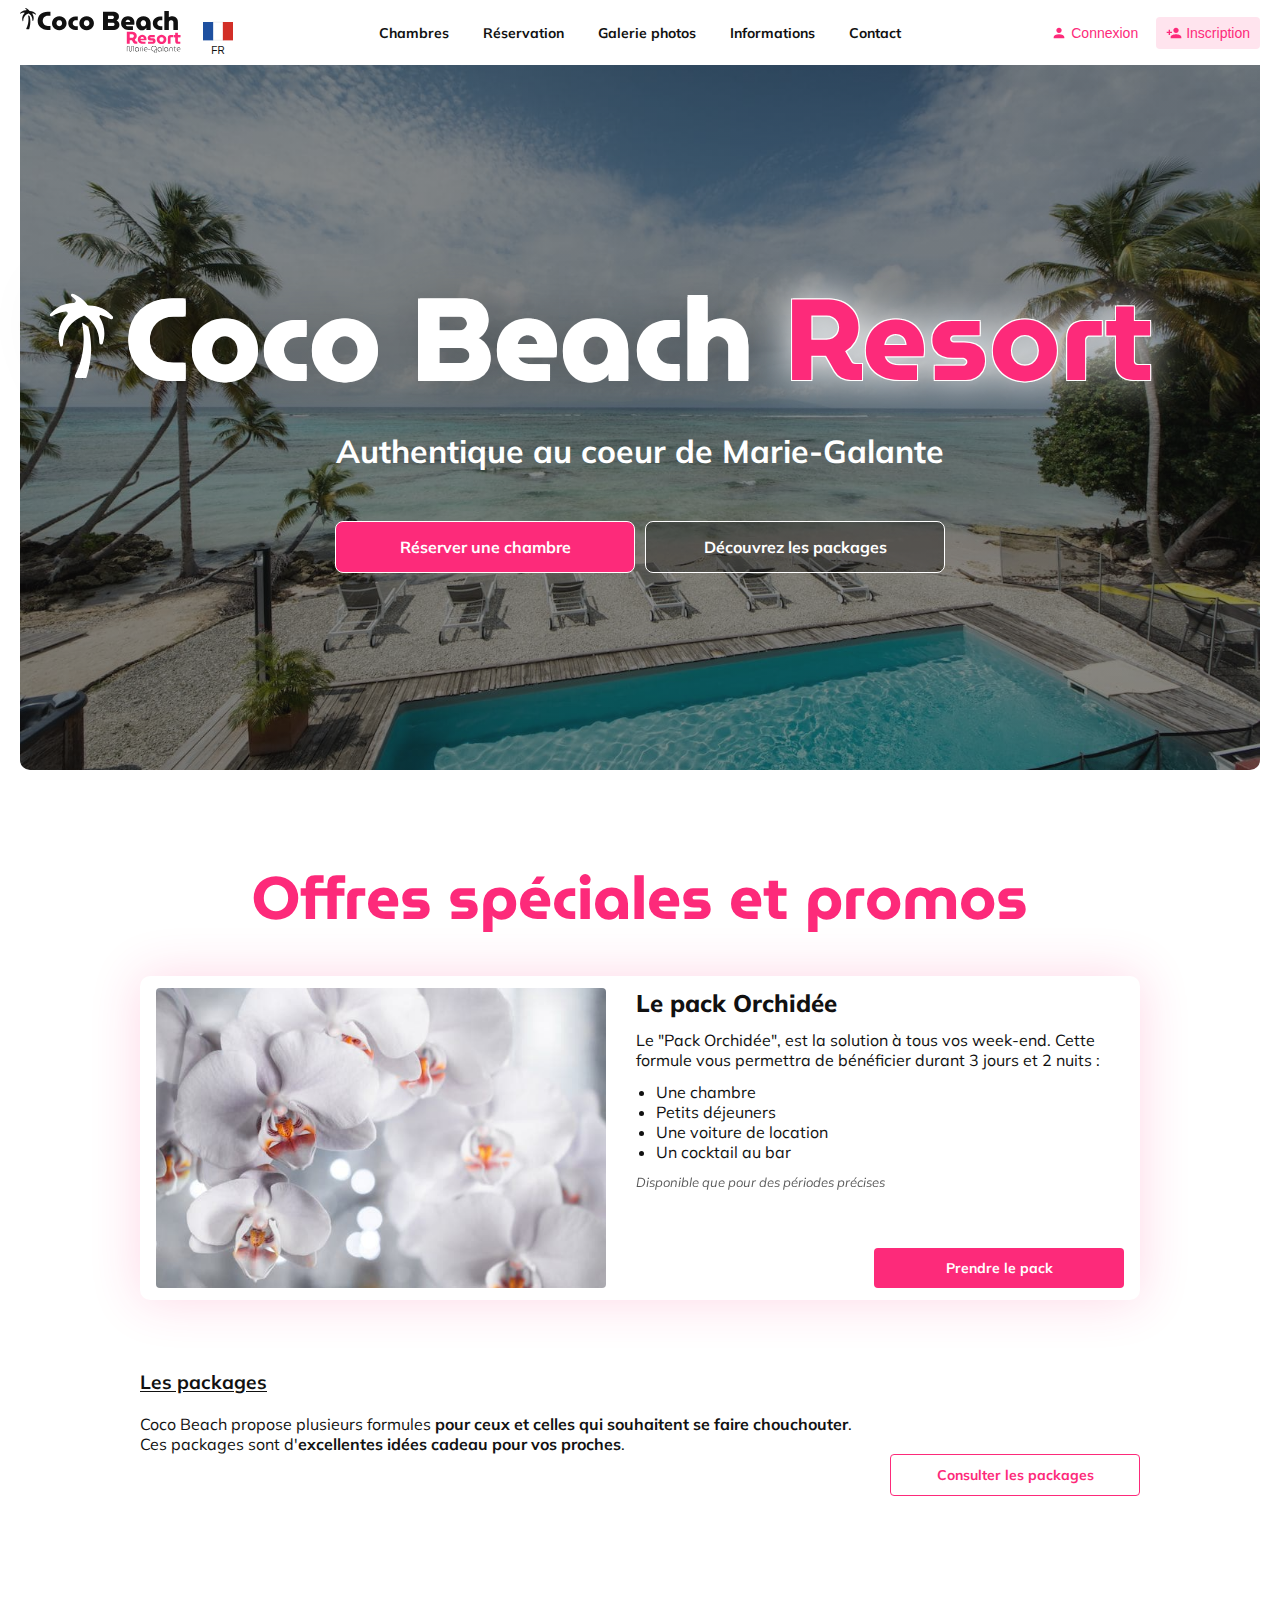
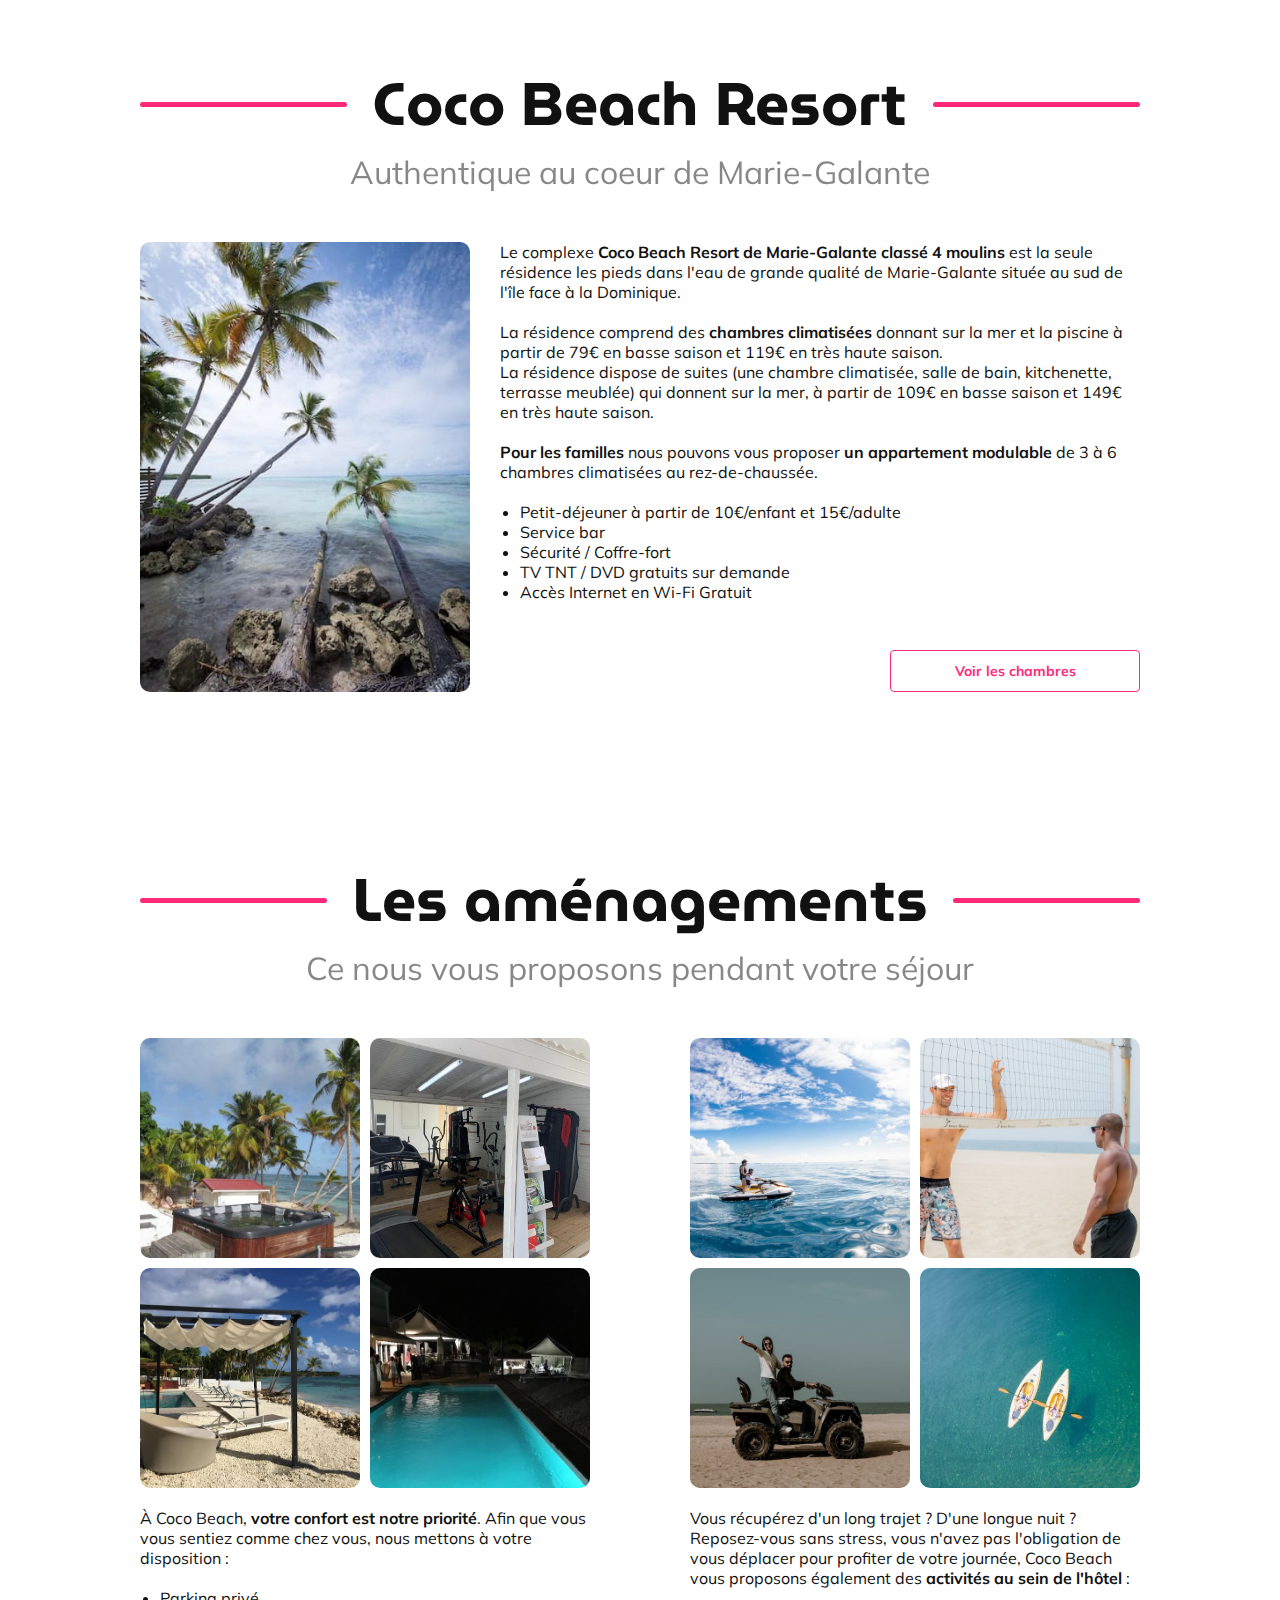
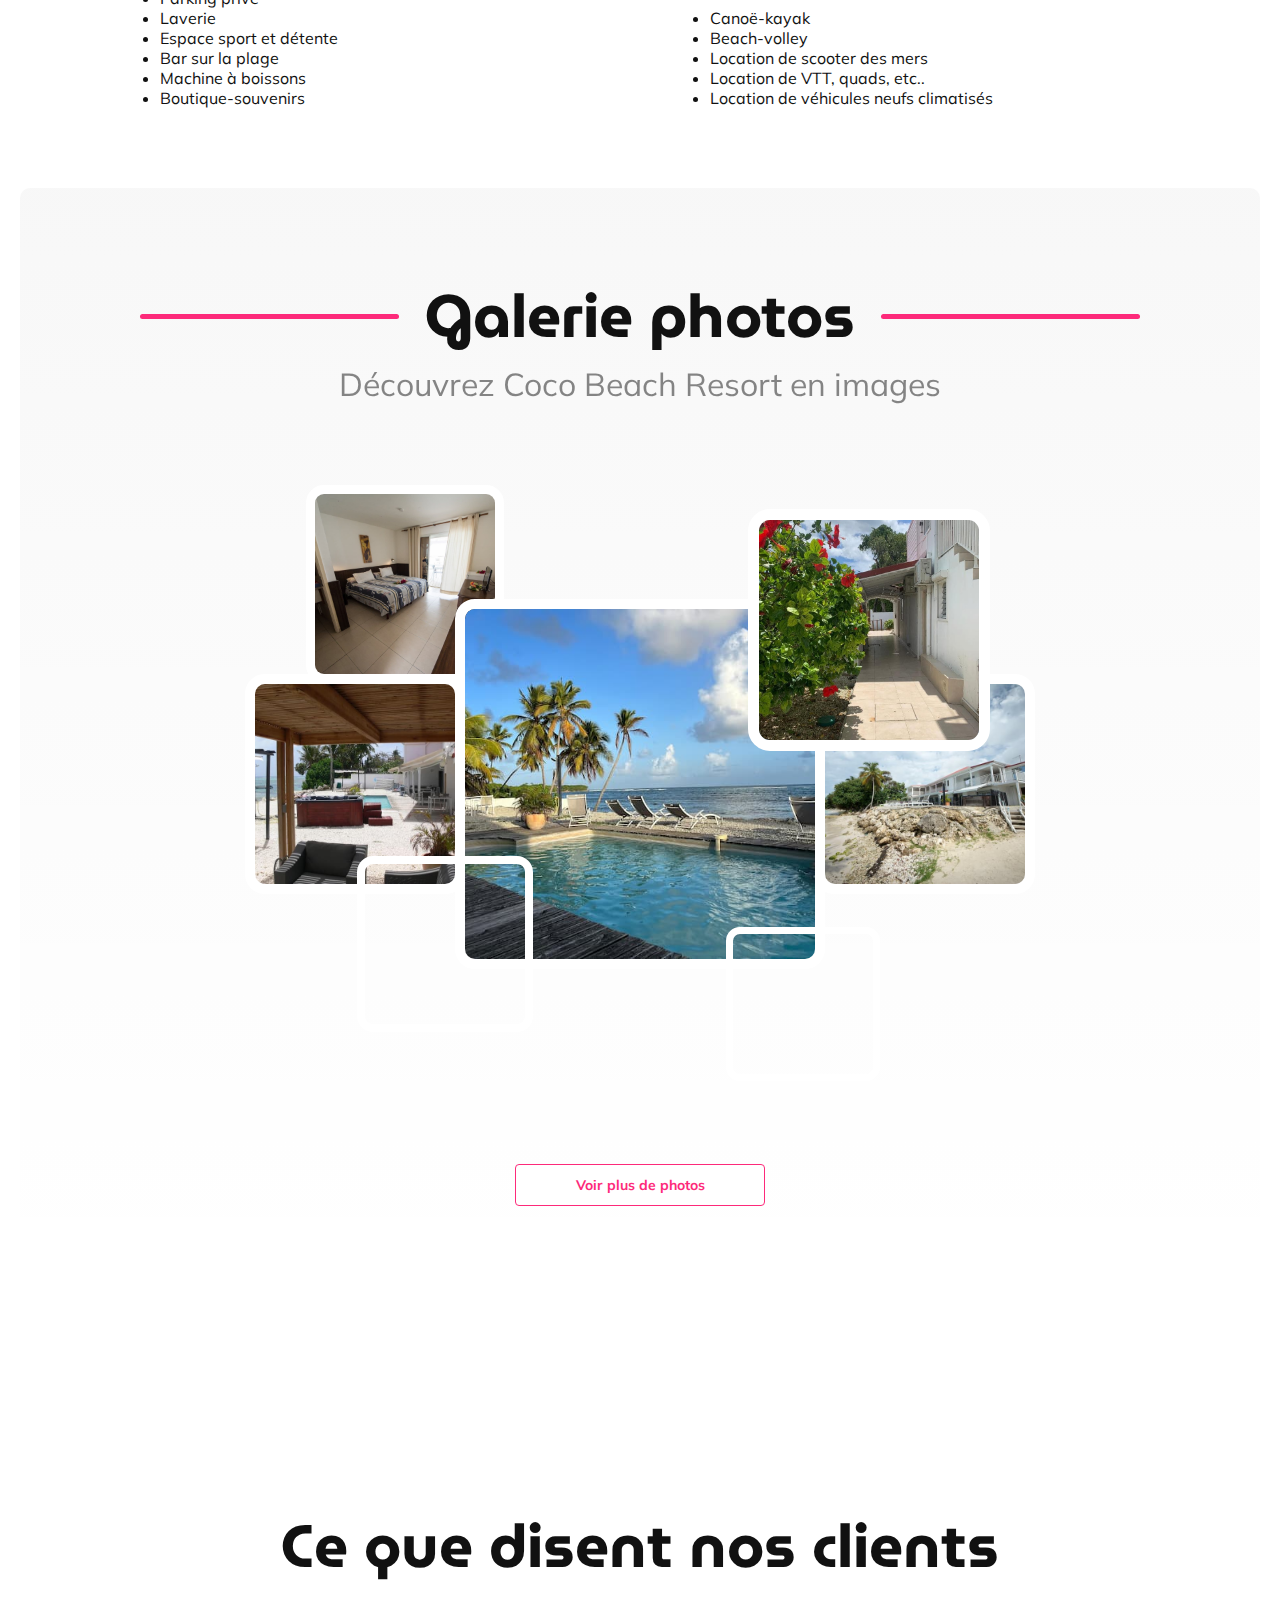
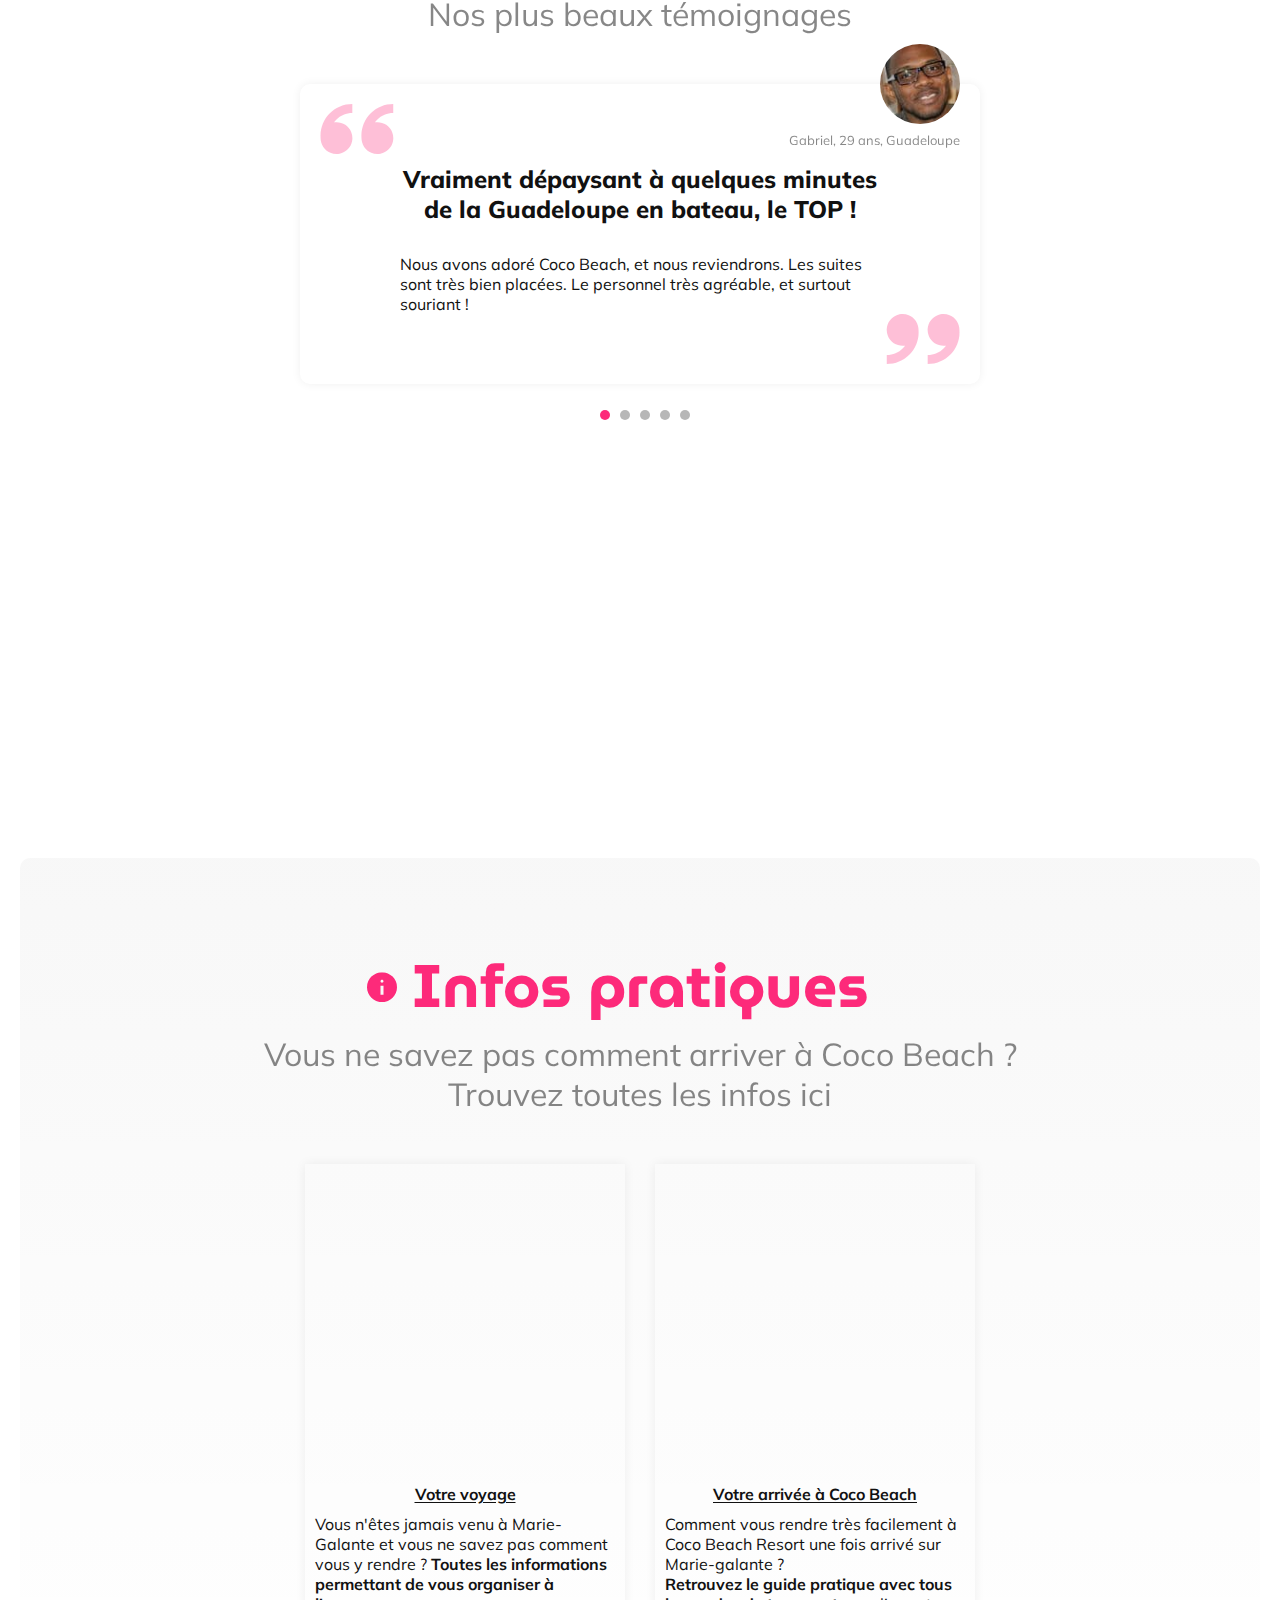
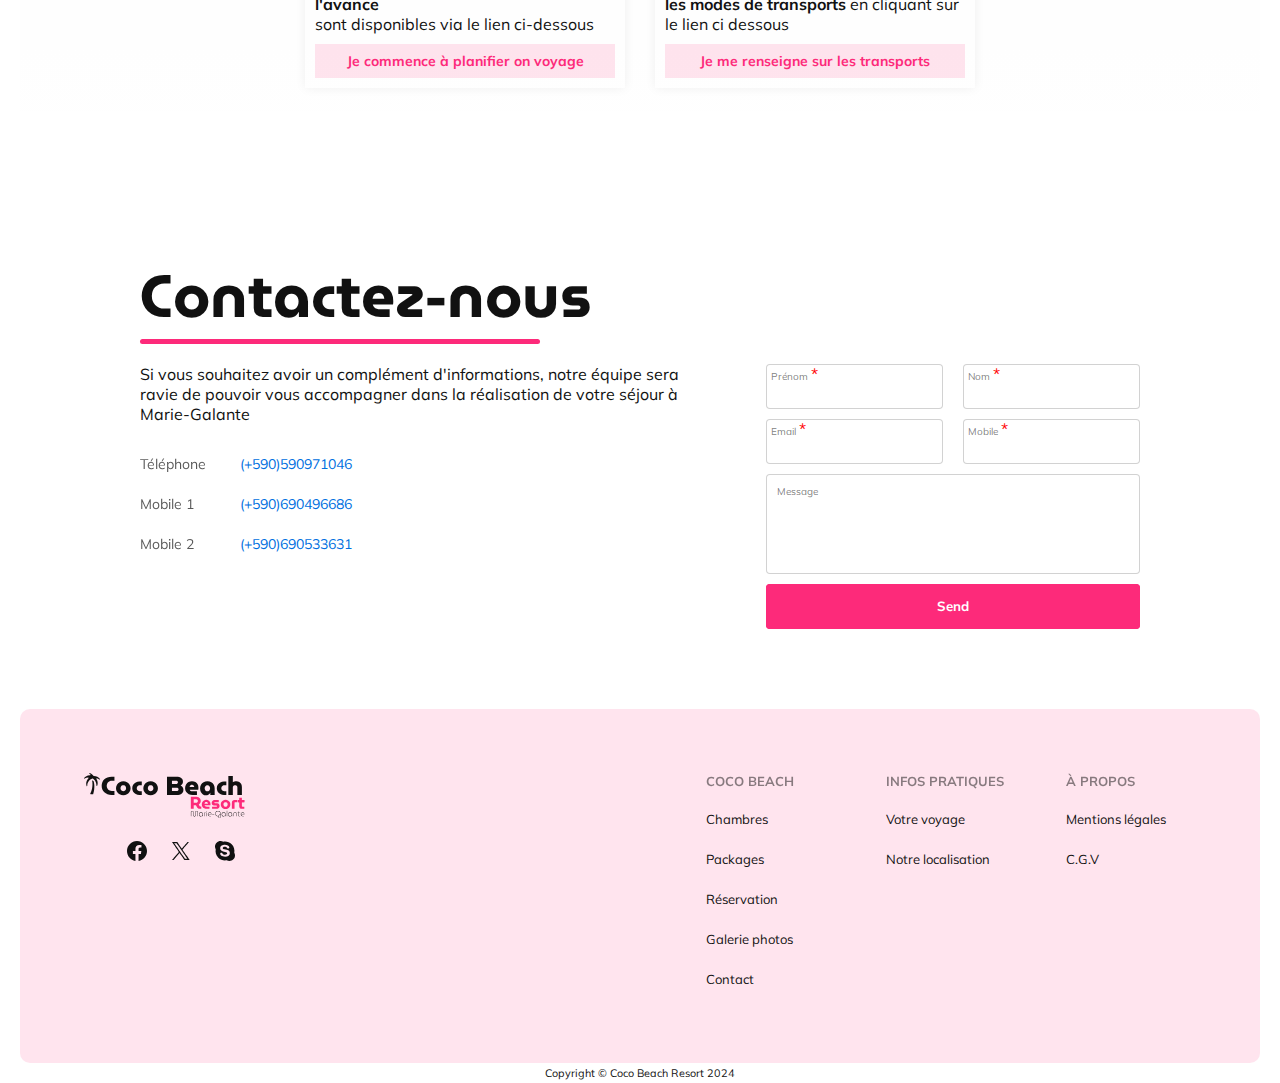
==== commit dc429777: "Infos page tranlatied" ====
--- a/index.html
+++ b/index.html
@@ -14,7 +14,7 @@
     <link rel="preconnect" href="https://fonts.gstatic.com" crossorigin>
     <link href="https://fonts.googleapis.com/css2?family=Mulish:ital,wght@0,200..1000;1,200..1000&family=MuseoModerno:ital,wght@0,100..900;1,100..900&display=swap" rel="stylesheet">
     <link rel="stylesheet" href="styles.css">
-    <title>Coco Beach Resort</title>
+    <title>Coco Beach Resort de Marie-Galante</title>
 </head>
 <body>
     <header>
--- a/styles.css
+++ b/styles.css
@@ -463,6 +463,7 @@
   margin-bottom: 20px;
   text-decoration: underline;
   text-underline-offset: 2px;
+  font-size: 1.2em;
 }
 
 .offer-block .conversion-btn,
@@ -1375,6 +1376,10 @@
   background: var(--primary);
 }
 
+.info-block-paragraph strong {
+  font-size: 1.2em;
+}
+
 @media screen and (max-width: 1200px) {
   header {
     grid-template-columns: repeat(2, auto) 1fr;
